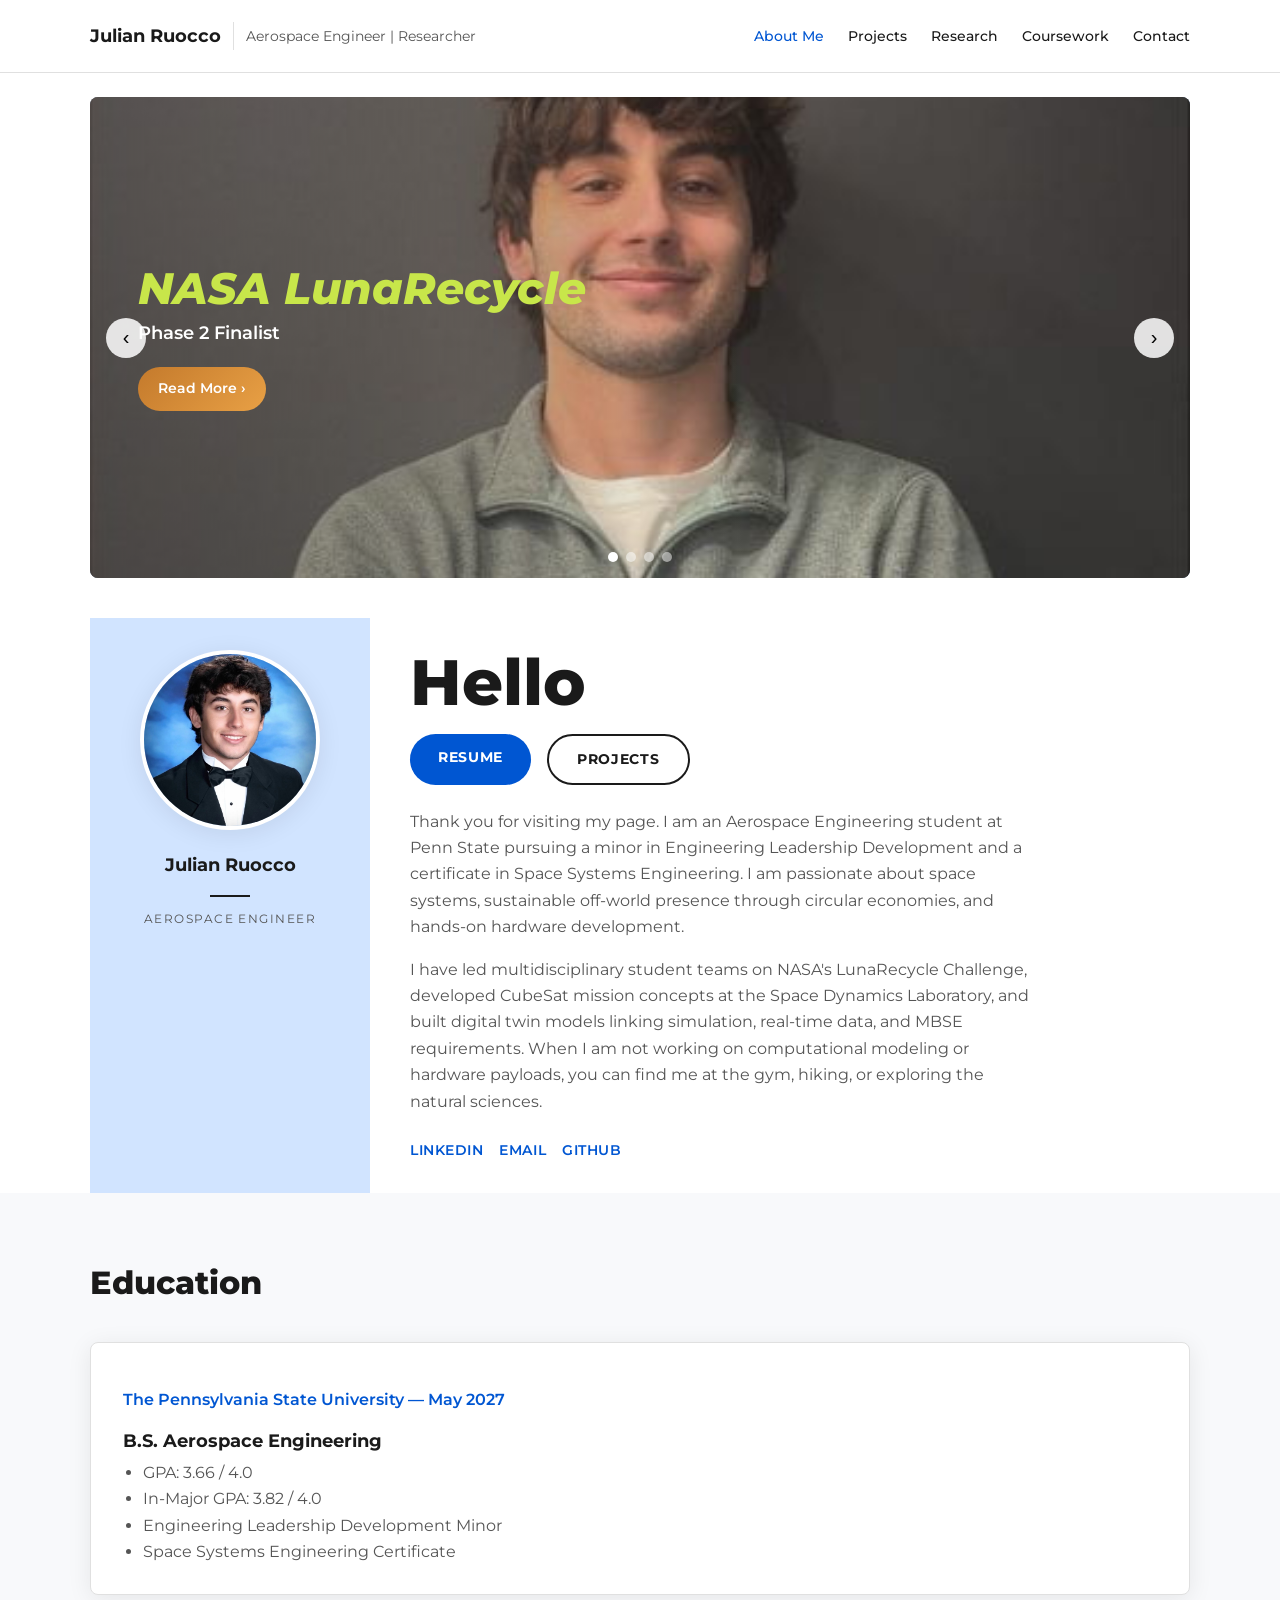
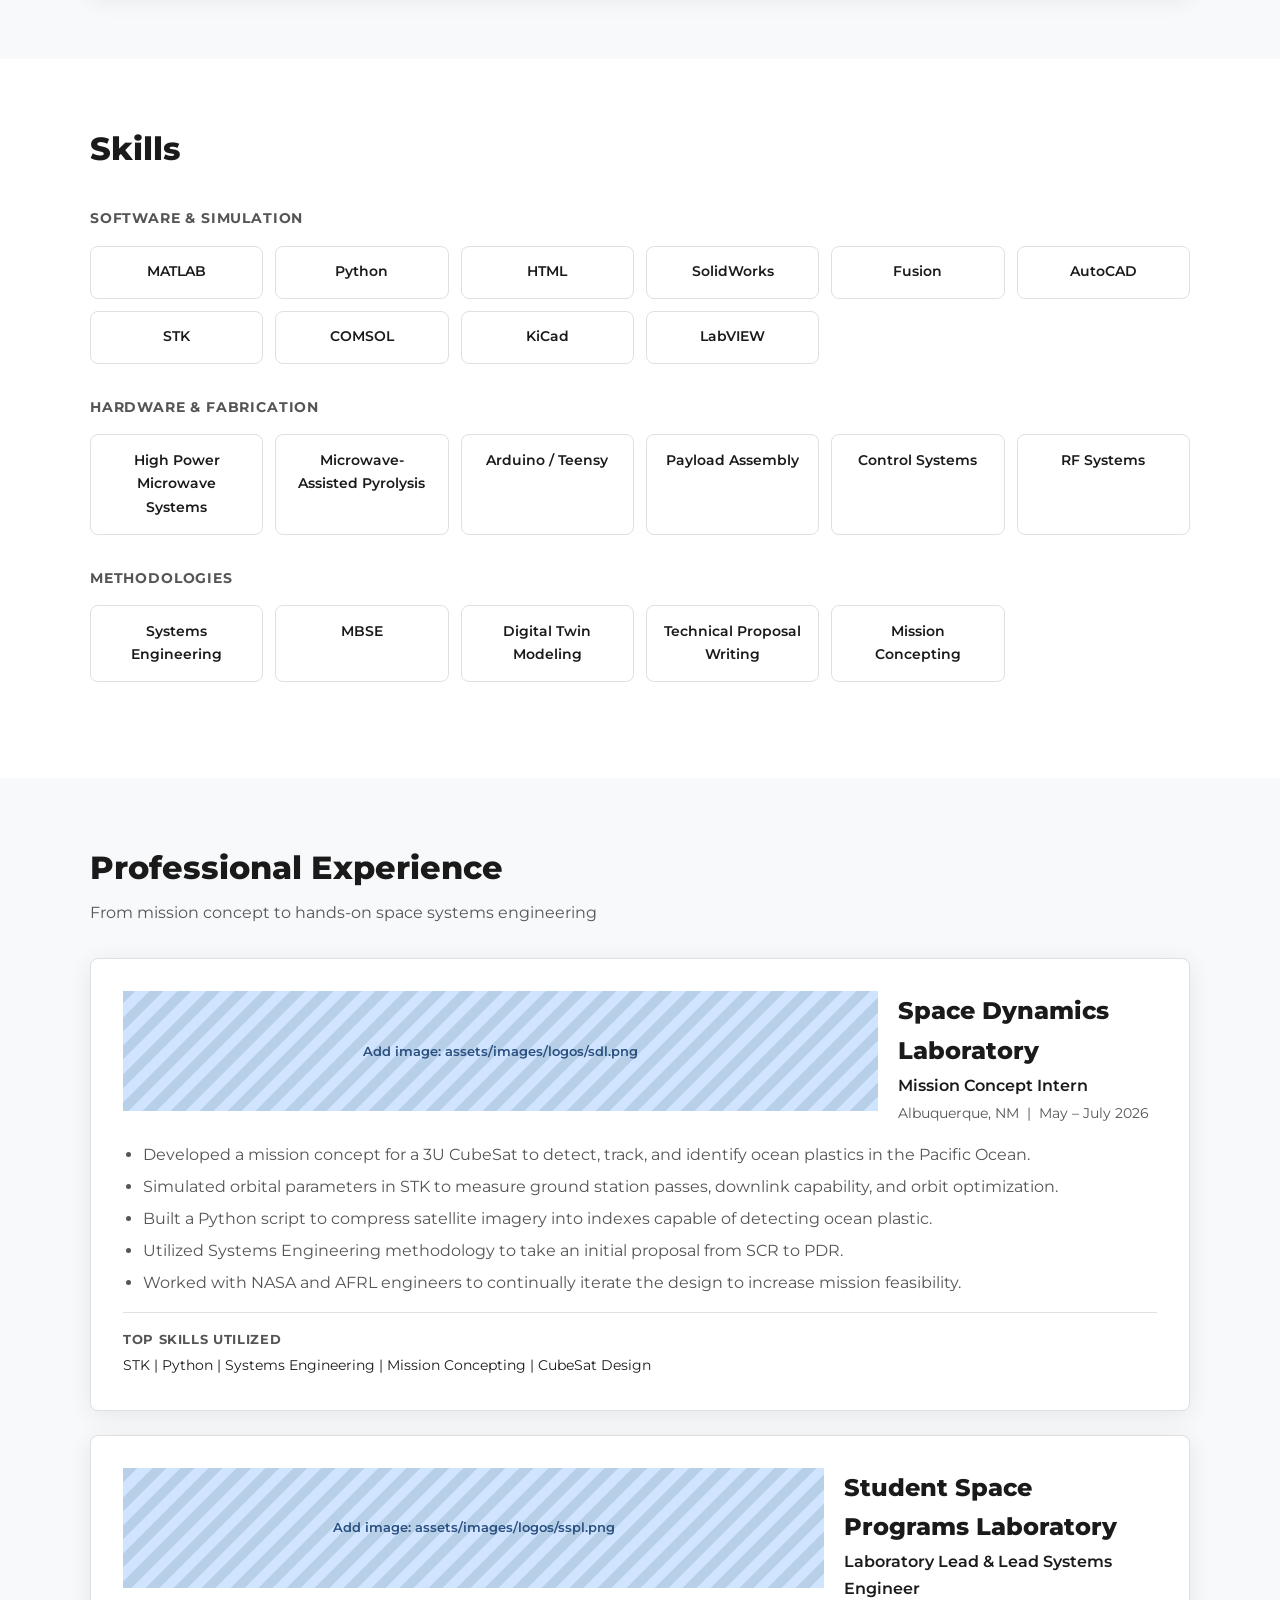
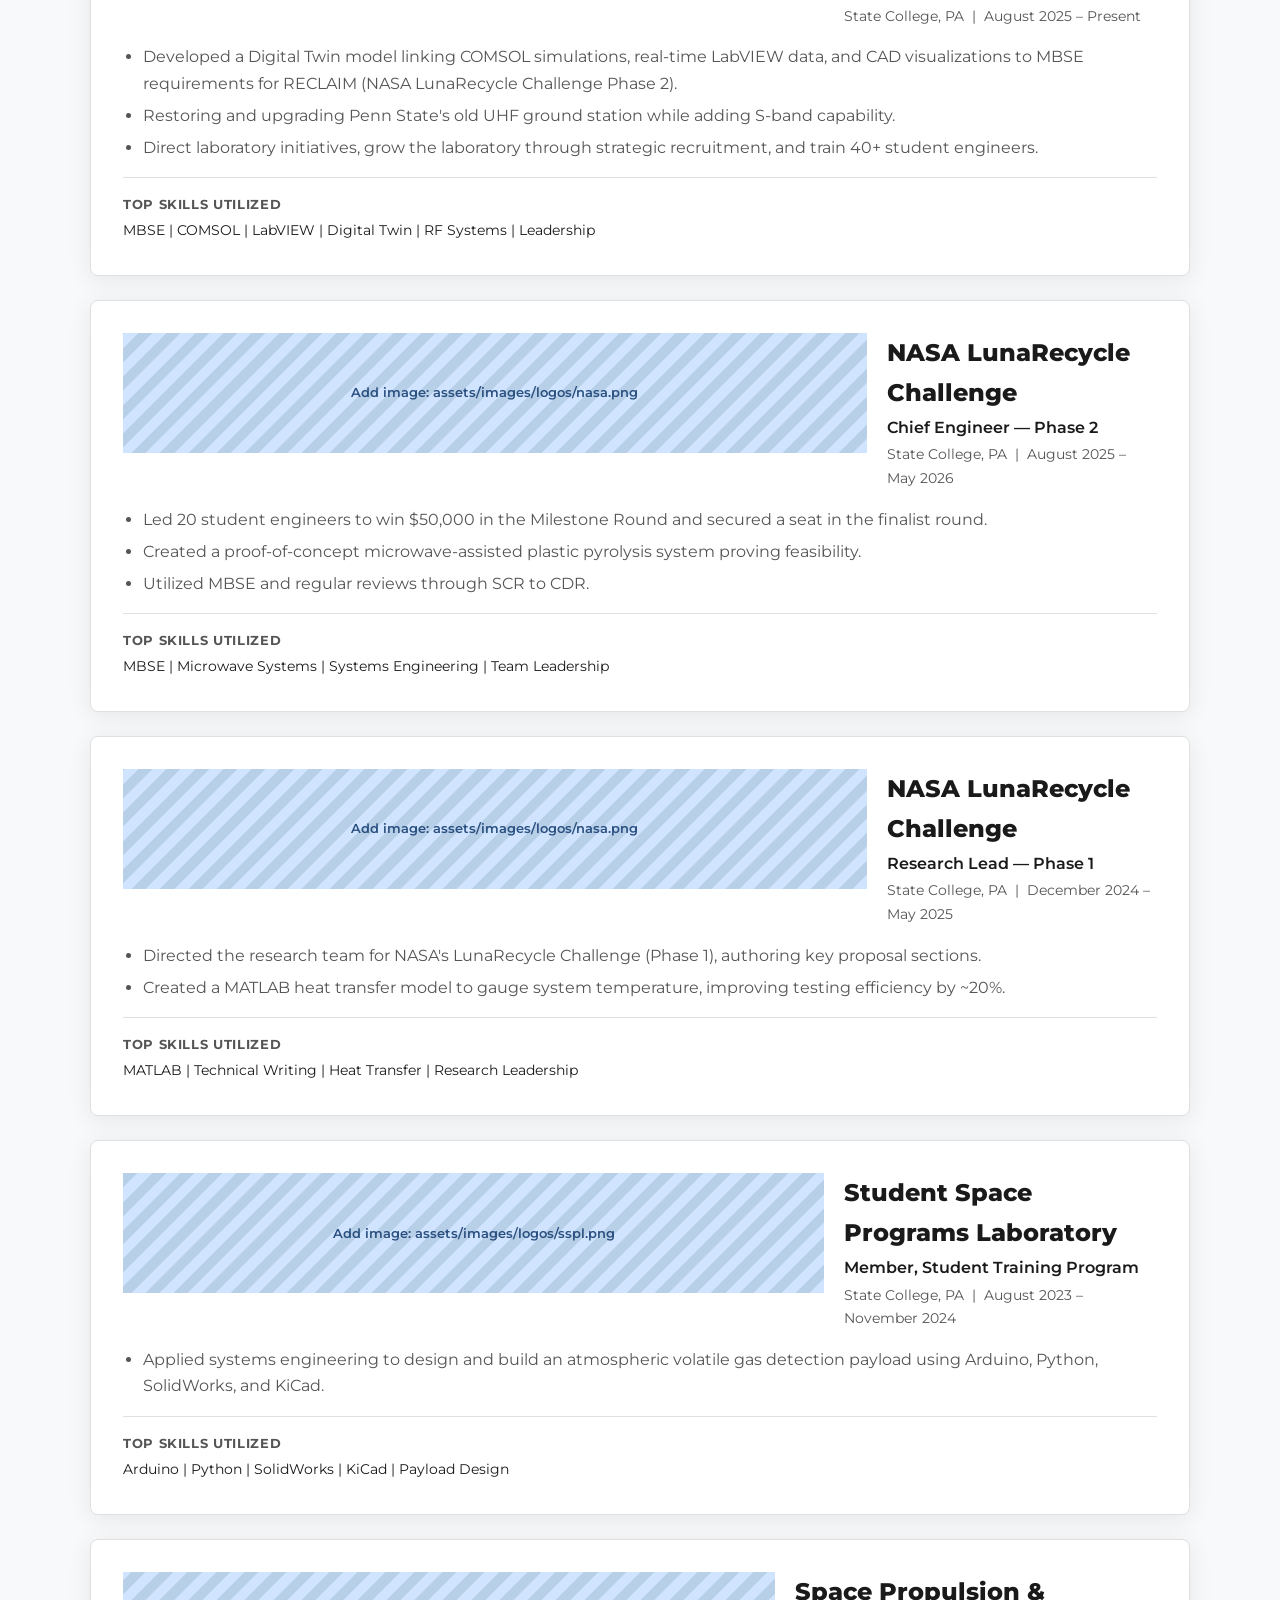
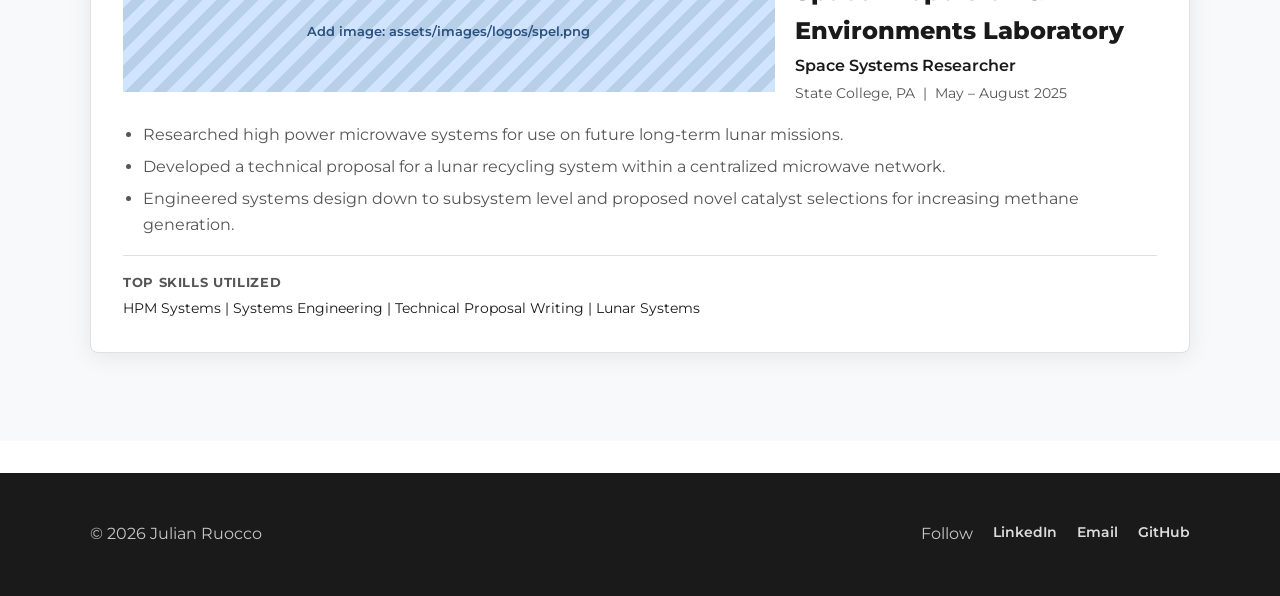
==== index.html @ 46d719d3 "Initial commit for portfolio website" ====
<!DOCTYPE html>
<html lang="en">
<head>
  <meta charset="UTF-8">
  <meta name="viewport" content="width=device-width, initial-scale=1.0">
  <title>Julian Ruocco | About</title>
  <link rel="preconnect" href="https://fonts.googleapis.com">
  <link rel="preconnect" href="https://fonts.gstatic.com" crossorigin>
  <link href="https://fonts.googleapis.com/css2?family=Montserrat:wght@400;500;600;700;800&display=swap" rel="stylesheet">
  <link rel="stylesheet" href="css/styles.css">
</head>
<body>

  <!-- ===================== HEADER ===================== -->
  <header class="site-header">
    <div class="container header-inner">
      <a href="index.html" class="brand">
        <span class="brand-name">Julian Ruocco</span>
        <span class="brand-divider"></span>
        <span class="brand-subtitle">Aerospace Engineer | Researcher</span>
      </a>
      <button class="nav-toggle" aria-label="Toggle navigation">&#9776;</button>
      <nav class="site-nav">
        <ul>
          <li><a href="index.html" class="active">About Me</a></li>
          <li><a href="projects.html">Projects</a></li>
          <li><a href="research.html">Research</a></li>
          <li><a href="coursework.html">Coursework</a></li>
          <li><a href="contact.html">Contact</a></li>
        </ul>
      </nav>
    </div>
  </header>

  <main>
    <div class="container">

      <!-- ===================== HERO CAROUSEL ===================== -->
      <!-- ADD YOUR IMAGES HERE: 3–5 full-width banner photos -->
      <!-- Edit paths in js/images.js → heroSlides[] -->
      <!-- Recommended folder: assets/images/hero/hero-slide-1.jpg … hero-slide-4.jpg -->
      <section class="hero-carousel" aria-label="Featured projects slideshow">
        <div class="hero-slides-container">
          <!-- Slides injected by js/main.js from js/images.js -->
        </div>
        <button class="carousel-btn prev" aria-label="Previous slide">&#8249;</button>
        <button class="carousel-btn next" aria-label="Next slide">&#8250;</button>
        <div class="carousel-dots"></div>
      </section>

      <!-- ===================== ABOUT SECTION ===================== -->
      <section class="about-section" id="about">
        <aside class="about-sidebar">
          <!-- ADD YOUR IMAGE HERE: circular profile headshot -->
          <!-- Default: assets/images/profile.jpg (edit in js/images.js → profile) -->
          <div class="profile-photo-wrap">
            <img
              src="assets/images/profile.jpg"
              alt="Julian Ruocco profile photo"
              data-image-key="profile"
              data-fallback="profile"
            >
          </div>
          <p class="sidebar-name">Julian Ruocco</p>
          <div class="sidebar-divider"></div>
          <p class="sidebar-title">Aerospace Engineer</p>
        </aside>

        <div class="about-content">
          <h1>Hello</h1>
          <div class="action-buttons">
            <a href="assets/Julian-Ruocco-Resume.pdf" class="btn-primary" download>RESUME</a>
            <a href="projects.html" class="btn-outline">PROJECTS</a>
          </div>
          <div class="about-bio">
            <p>
              Thank you for visiting my page. I am an Aerospace Engineering student at Penn State
              pursuing a minor in Engineering Leadership Development and a certificate in Space
              Systems Engineering. I am passionate about space systems, sustainable off-world
              presence through circular economies, and hands-on hardware development.
            </p>
            <p>
              I have led multidisciplinary student teams on NASA's LunaRecycle Challenge,
              developed CubeSat mission concepts at the Space Dynamics Laboratory, and built
              digital twin models linking simulation, real-time data, and MBSE requirements.
              When I am not working on computational modeling or hardware payloads, you can find
              me at the gym, hiking, or exploring the natural sciences.
            </p>
          </div>
          <div class="social-links">
            <a href="https://www.linkedin.com/in/julianruocco" target="_blank" rel="noopener">LinkedIn</a>
            <a href="mailto:julianruocco@gmail.com">Email</a>
            <a href="https://github.com/julianruocco" target="_blank" rel="noopener">GitHub</a>
          </div>
        </div>
      </section>
    </div>

    <!-- ===================== EDUCATION ===================== -->
    <section class="section section-alt" id="education">
      <div class="container">
        <div class="section-header">
          <h2>Education</h2>
        </div>
        <div class="education-card">
          <p class="school">The Pennsylvania State University — May 2027</p>
          <h3>B.S. Aerospace Engineering</h3>
          <ul>
            <li>GPA: 3.66 / 4.0</li>
            <li>In-Major GPA: 3.82 / 4.0</li>
            <li>Engineering Leadership Development Minor</li>
            <li>Space Systems Engineering Certificate</li>
          </ul>
        </div>
      </div>
    </section>

    <!-- ===================== SKILLS ===================== -->
    <section class="section" id="skills">
      <div class="container">
        <div class="section-header">
          <h2>Skills</h2>
        </div>

        <div class="skills-group">
          <h3>Software &amp; Simulation</h3>
          <div class="skills-grid">
            <div class="skill-item">MATLAB</div>
            <div class="skill-item">Python</div>
            <div class="skill-item">HTML</div>
            <div class="skill-item">SolidWorks</div>
            <div class="skill-item">Fusion</div>
            <div class="skill-item">AutoCAD</div>
            <div class="skill-item">STK</div>
            <div class="skill-item">COMSOL</div>
            <div class="skill-item">KiCad</div>
            <div class="skill-item">LabVIEW</div>
          </div>
        </div>

        <div class="skills-group">
          <h3>Hardware &amp; Fabrication</h3>
          <div class="skills-grid">
            <div class="skill-item">High Power Microwave Systems</div>
            <div class="skill-item">Microwave-Assisted Pyrolysis</div>
            <div class="skill-item">Arduino / Teensy</div>
            <div class="skill-item">Payload Assembly</div>
            <div class="skill-item">Control Systems</div>
            <div class="skill-item">RF Systems</div>
          </div>
        </div>

        <div class="skills-group">
          <h3>Methodologies</h3>
          <div class="skills-grid">
            <div class="skill-item">Systems Engineering</div>
            <div class="skill-item">MBSE</div>
            <div class="skill-item">Digital Twin Modeling</div>
            <div class="skill-item">Technical Proposal Writing</div>
            <div class="skill-item">Mission Concepting</div>
          </div>
        </div>
      </div>
    </section>

    <!-- ===================== PROFESSIONAL EXPERIENCE ===================== -->
    <section class="section section-alt" id="experience">
      <div class="container">
        <div class="section-header">
          <h2>Professional Experience</h2>
          <p>From mission concept to hands-on space systems engineering</p>
        </div>

        <!-- Experience card: SDL -->
        <article class="experience-card">
          <div class="experience-header">
            <!-- ADD YOUR IMAGE HERE (optional): org logo — assets/images/logos/sdl.png -->
            <img class="experience-logo hidden" src="" alt="Space Dynamics Laboratory logo" data-image-key="logo-sdl" data-fallback="logo">
            <div>
              <h3 class="experience-org">Space Dynamics Laboratory</h3>
              <p class="experience-role">Mission Concept Intern</p>
              <p class="experience-meta">Albuquerque, NM &nbsp;|&nbsp; May – July 2026</p>
            </div>
          </div>
          <ul>
            <li>Developed a mission concept for a 3U CubeSat to detect, track, and identify ocean plastics in the Pacific Ocean.</li>
            <li>Simulated orbital parameters in STK to measure ground station passes, downlink capability, and orbit optimization.</li>
            <li>Built a Python script to compress satellite imagery into indexes capable of detecting ocean plastic.</li>
            <li>Utilized Systems Engineering methodology to take an initial proposal from SCR to PDR.</li>
            <li>Worked with NASA and AFRL engineers to continually iterate the design to increase mission feasibility.</li>
          </ul>
          <div class="top-skills">
            <strong>Top Skills Utilized</strong>
            STK | Python | Systems Engineering | Mission Concepting | CubeSat Design
          </div>
        </article>

        <!-- Experience card: SSPL Lab Lead -->
        <article class="experience-card">
          <div class="experience-header">
            <!-- ADD YOUR IMAGE HERE (optional): org logo — assets/images/logos/sspl.png -->
            <img class="experience-logo hidden" src="" alt="SSPL logo" data-image-key="logo-sspl" data-fallback="logo">
            <div>
              <h3 class="experience-org">Student Space Programs Laboratory</h3>
              <p class="experience-role">Laboratory Lead &amp; Lead Systems Engineer</p>
              <p class="experience-meta">State College, PA &nbsp;|&nbsp; August 2025 – Present</p>
            </div>
          </div>
          <ul>
            <li>Developed a Digital Twin model linking COMSOL simulations, real-time LabVIEW data, and CAD visualizations to MBSE requirements for RECLAIM (NASA LunaRecycle Challenge Phase 2).</li>
            <li>Restoring and upgrading Penn State's old UHF ground station while adding S-band capability.</li>
            <li>Direct laboratory initiatives, grow the laboratory through strategic recruitment, and train 40+ student engineers.</li>
          </ul>
          <div class="top-skills">
            <strong>Top Skills Utilized</strong>
            MBSE | COMSOL | LabVIEW | Digital Twin | RF Systems | Leadership
          </div>
        </article>

        <!-- Experience card: LunaRecycle Phase 2 -->
        <article class="experience-card">
          <div class="experience-header">
            <!-- ADD YOUR IMAGE HERE (optional): org logo — assets/images/logos/nasa.png -->
            <img class="experience-logo hidden" src="" alt="NASA logo" data-image-key="logo-nasa" data-fallback="logo">
            <div>
              <h3 class="experience-org">NASA LunaRecycle Challenge</h3>
              <p class="experience-role">Chief Engineer — Phase 2</p>
              <p class="experience-meta">State College, PA &nbsp;|&nbsp; August 2025 – May 2026</p>
            </div>
          </div>
          <ul>
            <li>Led 20 student engineers to win $50,000 in the Milestone Round and secured a seat in the finalist round.</li>
            <li>Created a proof-of-concept microwave-assisted plastic pyrolysis system proving feasibility.</li>
            <li>Utilized MBSE and regular reviews through SCR to CDR.</li>
          </ul>
          <div class="top-skills">
            <strong>Top Skills Utilized</strong>
            MBSE | Microwave Systems | Systems Engineering | Team Leadership
          </div>
        </article>

        <!-- Experience card: LunaRecycle Phase 1 -->
        <article class="experience-card">
          <div class="experience-header">
            <img class="experience-logo hidden" src="" alt="NASA logo" data-image-key="logo-nasa" data-fallback="logo">
            <div>
              <h3 class="experience-org">NASA LunaRecycle Challenge</h3>
              <p class="experience-role">Research Lead — Phase 1</p>
              <p class="experience-meta">State College, PA &nbsp;|&nbsp; December 2024 – May 2025</p>
            </div>
          </div>
          <ul>
            <li>Directed the research team for NASA's LunaRecycle Challenge (Phase 1), authoring key proposal sections.</li>
            <li>Created a MATLAB heat transfer model to gauge system temperature, improving testing efficiency by ~20%.</li>
          </ul>
          <div class="top-skills">
            <strong>Top Skills Utilized</strong>
            MATLAB | Technical Writing | Heat Transfer | Research Leadership
          </div>
        </article>

        <!-- Experience card: Student Training Program -->
        <article class="experience-card">
          <div class="experience-header">
            <img class="experience-logo hidden" src="" alt="SSPL logo" data-image-key="logo-sspl" data-fallback="logo">
            <div>
              <h3 class="experience-org">Student Space Programs Laboratory</h3>
              <p class="experience-role">Member, Student Training Program</p>
              <p class="experience-meta">State College, PA &nbsp;|&nbsp; August 2023 – November 2024</p>
            </div>
          </div>
          <ul>
            <li>Applied systems engineering to design and build an atmospheric volatile gas detection payload using Arduino, Python, SolidWorks, and KiCad.</li>
          </ul>
          <div class="top-skills">
            <strong>Top Skills Utilized</strong>
            Arduino | Python | SolidWorks | KiCad | Payload Design
          </div>
        </article>

        <!-- Experience card: SPEL Research -->
        <article class="experience-card">
          <div class="experience-header">
            <!-- ADD YOUR IMAGE HERE (optional): org logo — assets/images/logos/spel.png -->
            <img class="experience-logo hidden" src="" alt="SPEL logo" data-image-key="logo-spel" data-fallback="logo">
            <div>
              <h3 class="experience-org">Space Propulsion &amp; Environments Laboratory</h3>
              <p class="experience-role">Space Systems Researcher</p>
              <p class="experience-meta">State College, PA &nbsp;|&nbsp; May – August 2025</p>
            </div>
          </div>
          <ul>
            <li>Researched high power microwave systems for use on future long-term lunar missions.</li>
            <li>Developed a technical proposal for a lunar recycling system within a centralized microwave network.</li>
            <li>Engineered systems design down to subsystem level and proposed novel catalyst selections for increasing methane generation.</li>
          </ul>
          <div class="top-skills">
            <strong>Top Skills Utilized</strong>
            HPM Systems | Systems Engineering | Technical Proposal Writing | Lunar Systems
          </div>
        </article>
      </div>
    </section>
  </main>

  <!-- ===================== FOOTER ===================== -->
  <footer class="site-footer">
    <div class="container footer-inner">
      <p>&copy; 2026 Julian Ruocco</p>
      <div class="footer-social">
        <span>Follow</span>
        <a href="https://www.linkedin.com/in/julianruocco" target="_blank" rel="noopener">LinkedIn</a>
        <a href="mailto:julianruocco@gmail.com">Email</a>
        <a href="https://github.com/julianruocco" target="_blank" rel="noopener">GitHub</a>
      </div>
    </div>
  </footer>

  <script src="js/images.js"></script>
  <script src="js/main.js"></script>
</body>
</html>
---- css/styles.css ----
/* ==========================================================================
   Julian Ruocco Portfolio — inspired by zemichaelgebeyehu.com layout
   ========================================================================== */

:root {
  --color-white: #ffffff;
  --color-bg: #f8f9fb;
  --color-sidebar: #d1e4ff;
  --color-accent: #0056d2;
  --color-accent-hover: #0044a8;
  --color-text: #1a1a1a;
  --color-text-muted: #555555;
  --color-border: #e0e0e0;
  --font-main: "Montserrat", "Segoe UI", Helvetica, Arial, sans-serif;
  --max-width: 1100px;
  --header-height: 72px;
  --radius: 8px;
  --shadow: 0 4px 24px rgba(0, 0, 0, 0.08);
}

*,
*::before,
*::after {
  box-sizing: border-box;
}

html {
  scroll-behavior: smooth;
}

body {
  margin: 0;
  font-family: var(--font-main);
  font-size: 16px;
  line-height: 1.65;
  color: var(--color-text);
  background: var(--color-white);
}

img {
  max-width: 100%;
  height: auto;
  display: block;
}

a {
  color: var(--color-accent);
  text-decoration: none;
}

a:hover {
  text-decoration: underline;
}

.container {
  width: min(100% - 2rem, var(--max-width));
  margin-inline: auto;
}

/* -------------------------------------------------------------------------- */
/* Header                                                                     */
/* -------------------------------------------------------------------------- */

.site-header {
  position: sticky;
  top: 0;
  z-index: 100;
  background: var(--color-white);
  border-bottom: 1px solid var(--color-border);
}

.header-inner {
  display: flex;
  align-items: center;
  justify-content: space-between;
  min-height: var(--header-height);
  gap: 1.5rem;
}

.brand {
  display: flex;
  align-items: center;
  gap: 0.75rem;
  text-decoration: none;
  color: inherit;
}

.brand:hover {
  text-decoration: none;
}

.brand-name {
  font-size: 1.15rem;
  font-weight: 700;
  white-space: nowrap;
}

.brand-divider {
  width: 1px;
  height: 28px;
  background: var(--color-border);
}

.brand-subtitle {
  font-size: 0.85rem;
  color: var(--color-text-muted);
  font-weight: 400;
}

.site-nav ul {
  display: flex;
  list-style: none;
  margin: 0;
  padding: 0;
  gap: 1.5rem;
}

.site-nav a {
  color: var(--color-text);
  font-size: 0.9rem;
  font-weight: 500;
  text-decoration: none;
}

.site-nav a:hover,
.site-nav a.active {
  color: var(--color-accent);
}

.nav-toggle {
  display: none;
  background: none;
  border: none;
  font-size: 1.5rem;
  cursor: pointer;
  padding: 0.25rem;
}

/* -------------------------------------------------------------------------- */
/* Hero carousel                                                              */
/* -------------------------------------------------------------------------- */

.hero-carousel {
  position: relative;
  width: 100%;
  max-width: var(--max-width);
  margin: 1.5rem auto 0;
  overflow: hidden;
  border-radius: var(--radius);
  aspect-ratio: 16 / 7;
  background: #2a3f5f;
}

.hero-slide {
  position: absolute;
  inset: 0;
  opacity: 0;
  transition: opacity 0.6s ease;
  pointer-events: none;
}

.hero-slide.active {
  opacity: 1;
  pointer-events: auto;
}

.hero-slide img {
  width: 100%;
  height: 100%;
  object-fit: cover;
}

.hero-slide-placeholder {
  width: 100%;
  height: 100%;
  background: linear-gradient(135deg, #1e3a5f 0%, #4a7ab8 100%);
}

.hero-overlay {
  position: absolute;
  inset: 0;
  background: linear-gradient(90deg, rgba(0, 0, 0, 0.55) 0%, transparent 60%);
  display: flex;
  flex-direction: column;
  justify-content: center;
  padding: 2rem 3rem;
  color: var(--color-white);
}

.hero-overlay h2 {
  margin: 0;
  font-size: clamp(1.75rem, 4vw, 2.75rem);
  font-weight: 800;
  font-style: italic;
  line-height: 1.1;
  color: #c8e64a;
}

.hero-overlay p {
  margin: 0.35rem 0 1.25rem;
  font-size: 1.1rem;
  font-weight: 600;
}

.btn-read-more {
  display: inline-flex;
  align-items: center;
  gap: 0.5rem;
  padding: 0.65rem 1.25rem;
  background: linear-gradient(135deg, #c47a2c, #e8a045);
  color: var(--color-white);
  border-radius: 999px;
  font-weight: 600;
  font-size: 0.9rem;
  text-decoration: none;
  width: fit-content;
}

.btn-read-more:hover {
  filter: brightness(1.08);
  text-decoration: none;
}

.carousel-btn {
  position: absolute;
  top: 50%;
  transform: translateY(-50%);
  background: rgba(255, 255, 255, 0.85);
  border: none;
  width: 40px;
  height: 40px;
  border-radius: 50%;
  cursor: pointer;
  font-size: 1.25rem;
  z-index: 2;
  display: flex;
  align-items: center;
  justify-content: center;
}

.carousel-btn.prev {
  left: 1rem;
}

.carousel-btn.next {
  right: 1rem;
}

.carousel-dots {
  position: absolute;
  bottom: 1rem;
  left: 50%;
  transform: translateX(-50%);
  display: flex;
  gap: 0.5rem;
  z-index: 2;
}

.carousel-dot {
  width: 10px;
  height: 10px;
  border-radius: 50%;
  background: rgba(255, 255, 255, 0.5);
  border: none;
  cursor: pointer;
  padding: 0;
}

.carousel-dot.active {
  background: var(--color-white);
}

/* -------------------------------------------------------------------------- */
/* About section                                                              */
/* -------------------------------------------------------------------------- */

.about-section {
  display: grid;
  grid-template-columns: 280px 1fr;
  gap: 0;
  margin-top: 2.5rem;
  min-height: 420px;
}

.about-sidebar {
  background: var(--color-sidebar);
  padding: 2rem 1.5rem;
  display: flex;
  flex-direction: column;
  align-items: center;
  text-align: center;
}

.profile-photo-wrap {
  width: 180px;
  height: 180px;
  border-radius: 50%;
  overflow: hidden;
  border: 4px solid var(--color-white);
  box-shadow: var(--shadow);
  margin-bottom: 1.25rem;
  background: #b8cfe8;
}

.profile-photo-wrap img {
  width: 100%;
  height: 100%;
  object-fit: cover;
}

.sidebar-name {
  font-size: 1.1rem;
  font-weight: 700;
  margin: 0 0 0.5rem;
}

.sidebar-divider {
  width: 40px;
  height: 2px;
  background: var(--color-text);
  margin: 0.5rem auto 0.75rem;
}

.sidebar-title {
  font-size: 0.75rem;
  letter-spacing: 0.12em;
  text-transform: uppercase;
  color: var(--color-text-muted);
  margin: 0;
}

.about-content {
  padding: 2rem 2.5rem;
}

.about-content h1 {
  font-size: clamp(2.5rem, 6vw, 4rem);
  font-weight: 800;
  margin: 0 0 1.25rem;
  line-height: 1;
}

.action-buttons {
  display: flex;
  gap: 1rem;
  margin-bottom: 1.5rem;
  flex-wrap: wrap;
}

.btn-primary,
.btn-outline {
  display: inline-block;
  padding: 0.75rem 1.75rem;
  border-radius: 999px;
  font-weight: 700;
  font-size: 0.85rem;
  letter-spacing: 0.05em;
  text-decoration: none;
}

.btn-primary {
  background: var(--color-accent);
  color: var(--color-white);
}

.btn-primary:hover {
  background: var(--color-accent-hover);
  text-decoration: none;
}

.btn-outline {
  background: transparent;
  color: var(--color-text);
  border: 2px solid var(--color-text);
}

.btn-outline:hover {
  background: var(--color-text);
  color: var(--color-white);
  text-decoration: none;
}

.about-bio p {
  margin: 0 0 1rem;
  color: var(--color-text-muted);
  max-width: 620px;
}

.social-links {
  display: flex;
  gap: 1rem;
  margin-top: 1.5rem;
}

.social-links a {
  font-size: 0.85rem;
  font-weight: 600;
  text-transform: uppercase;
  letter-spacing: 0.04em;
}

/* -------------------------------------------------------------------------- */
/* Section blocks                                                             */
/* -------------------------------------------------------------------------- */

.section {
  padding: 4rem 0;
}

.section-alt {
  background: var(--color-bg);
}

.section-header {
  margin-bottom: 2rem;
}

.section-header h2 {
  font-size: 2rem;
  font-weight: 800;
  margin: 0 0 0.35rem;
}

.section-header p {
  margin: 0;
  color: var(--color-text-muted);
}

/* Education */
.education-card {
  background: var(--color-white);
  border: 1px solid var(--color-border);
  border-radius: var(--radius);
  padding: 1.75rem 2rem;
  box-shadow: var(--shadow);
}

.education-card h3 {
  margin: 0 0 0.25rem;
  font-size: 1.15rem;
}

.education-card .school {
  color: var(--color-accent);
  font-weight: 600;
  margin-bottom: 0.75rem;
}

.education-card ul {
  margin: 0;
  padding-left: 1.25rem;
  color: var(--color-text-muted);
}

/* Skills grid */
.skills-group {
  margin-bottom: 2rem;
}

.skills-group h3 {
  font-size: 1rem;
  font-weight: 700;
  margin: 0 0 1rem;
  color: var(--color-text-muted);
  text-transform: uppercase;
  letter-spacing: 0.06em;
  font-size: 0.85rem;
}

.skills-grid {
  display: grid;
  grid-template-columns: repeat(auto-fill, minmax(160px, 1fr));
  gap: 0.75rem;
}

.skill-item {
  background: var(--color-white);
  border: 1px solid var(--color-border);
  border-radius: var(--radius);
  padding: 0.85rem 1rem;
  font-size: 0.9rem;
  font-weight: 600;
  text-align: center;
}

.section-alt .skill-item {
  background: var(--color-white);
}

/* Experience cards */
.experience-card {
  background: var(--color-white);
  border: 1px solid var(--color-border);
  border-radius: var(--radius);
  padding: 2rem;
  margin-bottom: 1.5rem;
  box-shadow: var(--shadow);
}

.experience-header {
  display: flex;
  align-items: flex-start;
  gap: 1.25rem;
  margin-bottom: 1rem;
}

.experience-logo {
  width: 56px;
  height: 56px;
  border-radius: var(--radius);
  object-fit: contain;
  background: var(--color-bg);
  border: 1px solid var(--color-border);
  flex-shrink: 0;
}

.experience-logo.hidden {
  display: none;
}

.experience-org {
  font-size: 1.5rem;
  font-weight: 800;
  margin: 0;
}

.experience-role {
  font-weight: 600;
  margin: 0.15rem 0;
}

.experience-meta {
  font-size: 0.9rem;
  color: var(--color-text-muted);
  margin: 0;
}

.experience-card ul {
  margin: 0.75rem 0;
  padding-left: 1.25rem;
  color: var(--color-text-muted);
}

.experience-card li {
  margin-bottom: 0.35rem;
}

.top-skills {
  margin-top: 1rem;
  padding-top: 1rem;
  border-top: 1px solid var(--color-border);
  font-size: 0.9rem;
}

.top-skills strong {
  display: block;
  margin-bottom: 0.25rem;
  font-size: 0.8rem;
  text-transform: uppercase;
  letter-spacing: 0.05em;
  color: var(--color-text-muted);
}

/* -------------------------------------------------------------------------- */
/* Projects page                                                              */
/* -------------------------------------------------------------------------- */

.page-hero {
  padding: 3rem 0 1rem;
}

.page-hero h1 {
  font-size: 2.5rem;
  font-weight: 800;
  margin: 0 0 0.75rem;
}

.page-hero p {
  color: var(--color-text-muted);
  max-width: 680px;
  margin: 0;
}

.project-grid {
  display: grid;
  grid-template-columns: repeat(auto-fill, minmax(300px, 1fr));
  gap: 1.5rem;
  padding: 2rem 0 4rem;
}

.project-card {
  background: var(--color-white);
  border: 1px solid var(--color-border);
  border-radius: var(--radius);
  overflow: hidden;
  box-shadow: var(--shadow);
  transition: transform 0.2s ease;
}

.project-card:hover {
  transform: translateY(-3px);
}

.project-thumb {
  aspect-ratio: 16 / 10;
  background: linear-gradient(135deg, #d1e4ff, #a8c8f0);
  overflow: hidden;
}

.project-thumb img {
  width: 100%;
  height: 100%;
  object-fit: cover;
}

.project-body {
  padding: 1.25rem 1.5rem 1.5rem;
}

.project-body h2 {
  font-size: 1.15rem;
  margin: 0 0 0.5rem;
}

.project-body p {
  margin: 0 0 1rem;
  font-size: 0.9rem;
  color: var(--color-text-muted);
}

/* -------------------------------------------------------------------------- */
/* Research page                                                              */
/* -------------------------------------------------------------------------- */

.research-hero-image {
  width: 100%;
  max-width: var(--max-width);
  margin: 1.5rem auto 0;
  border-radius: var(--radius);
  overflow: hidden;
  aspect-ratio: 21 / 8;
  background: linear-gradient(135deg, #1e3a5f, #4a7ab8);
}

.research-hero-image img {
  width: 100%;
  height: 100%;
  object-fit: cover;
}

.research-item {
  display: grid;
  grid-template-columns: 1fr 1fr;
  gap: 2rem;
  align-items: center;
  padding: 2.5rem 0;
  border-bottom: 1px solid var(--color-border);
}

.research-item:last-child {
  border-bottom: none;
}

.research-item.reverse {
  direction: rtl;
}

.research-item.reverse > * {
  direction: ltr;
}

.research-item-image {
  border-radius: var(--radius);
  overflow: hidden;
  aspect-ratio: 4 / 3;
  background: var(--color-sidebar);
}

.research-item-image img {
  width: 100%;
  height: 100%;
  object-fit: cover;
}

.research-item-text h2 {
  margin: 0 0 0.75rem;
  font-size: 1.35rem;
}

.research-item-text p,
.research-item-text ul {
  color: var(--color-text-muted);
}

/* -------------------------------------------------------------------------- */
/* Coursework page                                                            */
/* -------------------------------------------------------------------------- */

.course-list {
  display: grid;
  gap: 1rem;
  padding: 2rem 0 4rem;
}

.course-item {
  background: var(--color-white);
  border: 1px solid var(--color-border);
  border-radius: var(--radius);
  padding: 1.25rem 1.5rem;
  box-shadow: var(--shadow);
}

.course-item h3 {
  margin: 0 0 0.35rem;
  font-size: 1rem;
}

.course-item p {
  margin: 0;
  font-size: 0.9rem;
  color: var(--color-text-muted);
}

/* -------------------------------------------------------------------------- */
/* Contact page                                                               */
/* -------------------------------------------------------------------------- */

.contact-grid {
  display: grid;
  grid-template-columns: 1fr 1fr;
  gap: 2.5rem;
  padding: 2rem 0 4rem;
}

.contact-info h2 {
  margin: 0 0 1rem;
}

.contact-detail {
  margin-bottom: 1rem;
}

.contact-detail strong {
  display: block;
  font-size: 0.8rem;
  text-transform: uppercase;
  letter-spacing: 0.06em;
  color: var(--color-text-muted);
  margin-bottom: 0.2rem;
}

.contact-detail a {
  font-size: 1.05rem;
  font-weight: 600;
}

.contact-form {
  background: var(--color-bg);
  border-radius: var(--radius);
  padding: 2rem;
}

.contact-form label {
  display: block;
  font-size: 0.85rem;
  font-weight: 600;
  margin-bottom: 0.35rem;
}

.contact-form input,
.contact-form textarea {
  width: 100%;
  padding: 0.65rem 0.85rem;
  border: 1px solid var(--color-border);
  border-radius: var(--radius);
  font-family: inherit;
  font-size: 0.95rem;
  margin-bottom: 1rem;
}

.contact-form textarea {
  min-height: 120px;
  resize: vertical;
}

.contact-form button {
  background: var(--color-accent);
  color: var(--color-white);
  border: none;
  padding: 0.75rem 1.75rem;
  border-radius: 999px;
  font-weight: 700;
  font-size: 0.85rem;
  cursor: pointer;
  font-family: inherit;
}

.contact-form button:hover {
  background: var(--color-accent-hover);
}

.contact-note {
  font-size: 0.85rem;
  color: var(--color-text-muted);
  margin-top: 0.75rem;
}

/* -------------------------------------------------------------------------- */
/* Footer                                                                     */
/* -------------------------------------------------------------------------- */

.site-footer {
  background: var(--color-text);
  color: rgba(255, 255, 255, 0.75);
  padding: 2rem 0;
  margin-top: 2rem;
}

.footer-inner {
  display: flex;
  align-items: center;
  justify-content: space-between;
  flex-wrap: wrap;
  gap: 1rem;
}

.footer-social {
  display: flex;
  gap: 1.25rem;
}

.footer-social a {
  color: rgba(255, 255, 255, 0.85);
  font-size: 0.85rem;
  font-weight: 600;
  text-decoration: none;
}

.footer-social a:hover {
  color: var(--color-white);
}

/* -------------------------------------------------------------------------- */
/* Image placeholder helper (shown when file missing)                           */
/* -------------------------------------------------------------------------- */

.img-placeholder {
  display: flex;
  align-items: center;
  justify-content: center;
  width: 100%;
  height: 100%;
  min-height: 120px;
  background: repeating-linear-gradient(
    -45deg,
    #d1e4ff,
    #d1e4ff 10px,
    #b8cfe8 10px,
    #b8cfe8 20px
  );
  color: #2a5080;
  font-size: 0.8rem;
  font-weight: 600;
  text-align: center;
  padding: 1rem;
}

/* -------------------------------------------------------------------------- */
/* Responsive                                                                 */
/* -------------------------------------------------------------------------- */

@media (max-width: 900px) {
  .about-section {
    grid-template-columns: 1fr;
  }

  .about-sidebar {
    padding: 2rem;
  }

  .about-content {
    padding: 2rem 1.5rem;
  }

  .research-item,
  .research-item.reverse {
    grid-template-columns: 1fr;
    direction: ltr;
  }

  .contact-grid {
    grid-template-columns: 1fr;
  }
}

@media (max-width: 768px) {
  .brand-subtitle {
    display: none;
  }

  .brand-divider {
    display: none;
  }

  .nav-toggle {
    display: block;
  }

  .site-nav {
    display: none;
    position: absolute;
    top: var(--header-height);
    left: 0;
    right: 0;
    background: var(--color-white);
    border-bottom: 1px solid var(--color-border);
    padding: 1rem;
  }

  .site-nav.open {
    display: block;
  }

  .site-nav ul {
    flex-direction: column;
    gap: 0.75rem;
  }

  .header-inner {
    position: relative;
  }

  .hero-overlay {
    padding: 1.5rem;
  }

  .experience-header {
    flex-direction: column;
  }
}
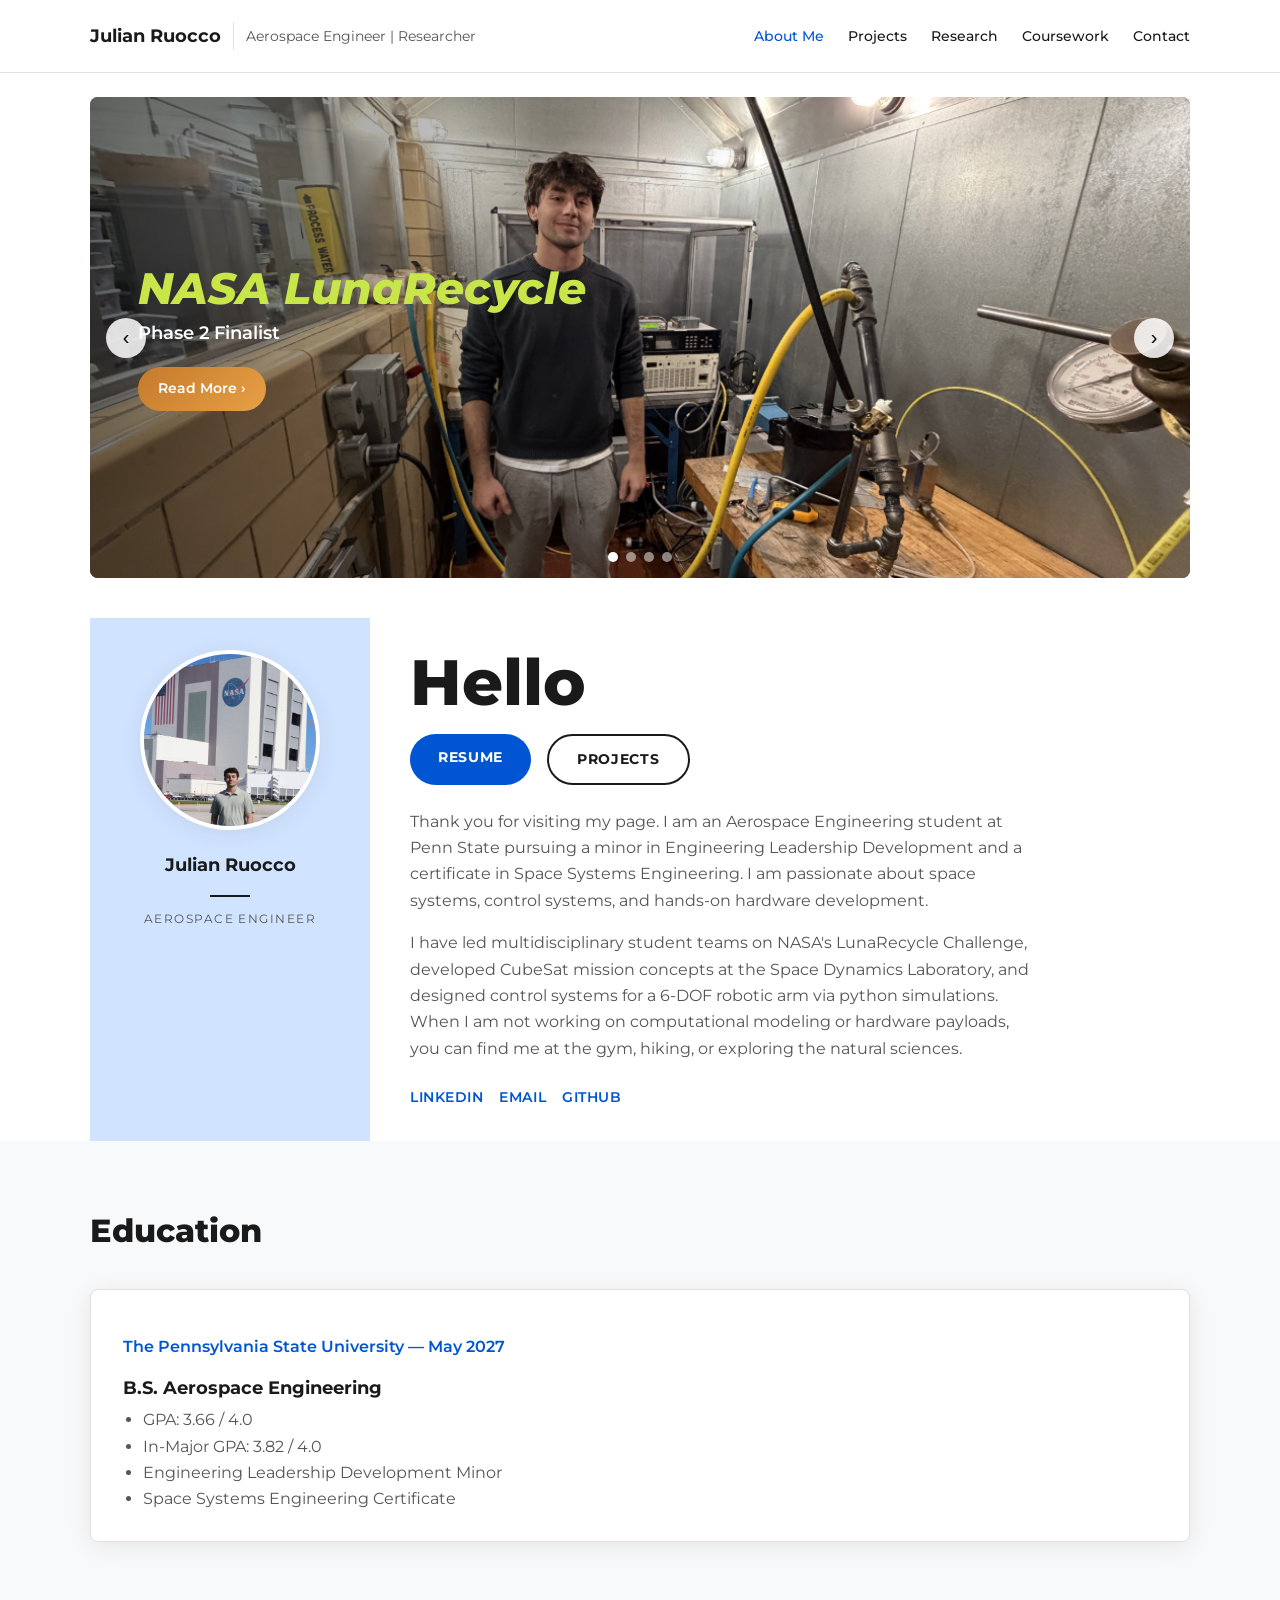
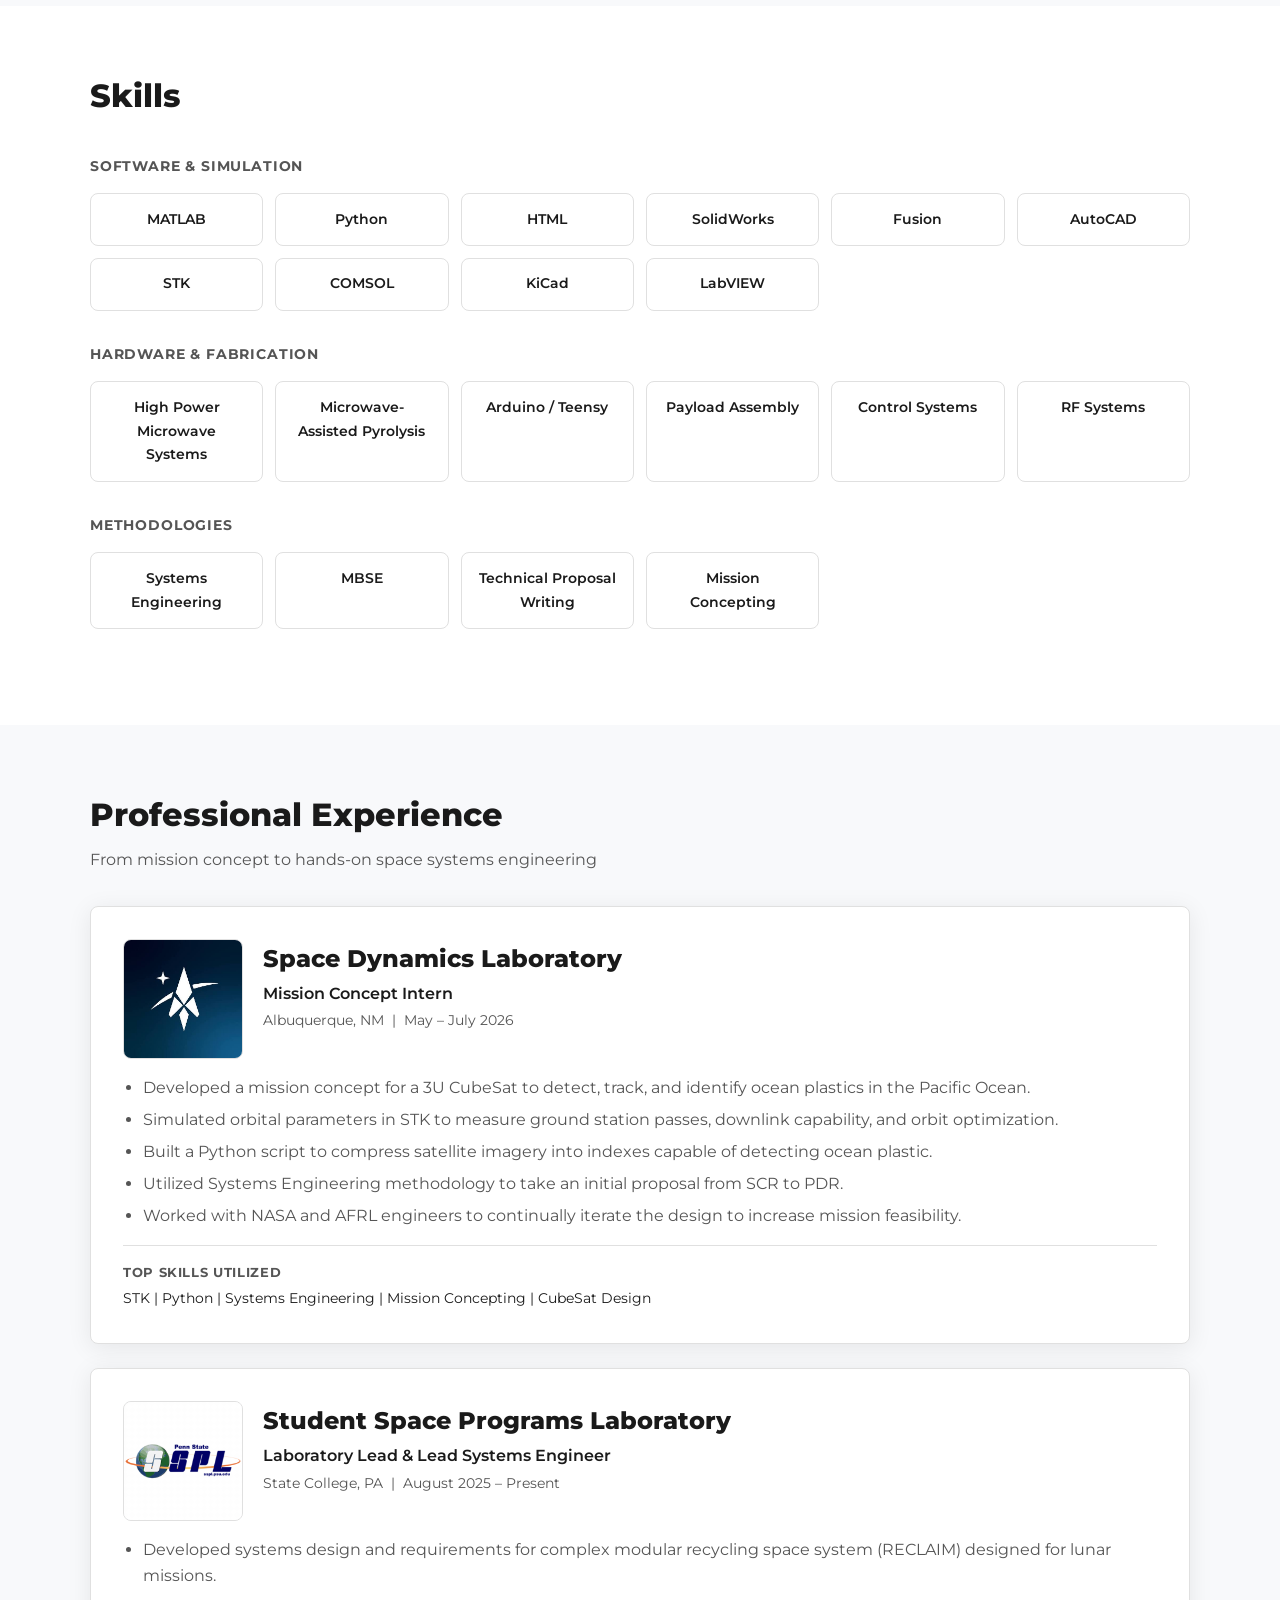
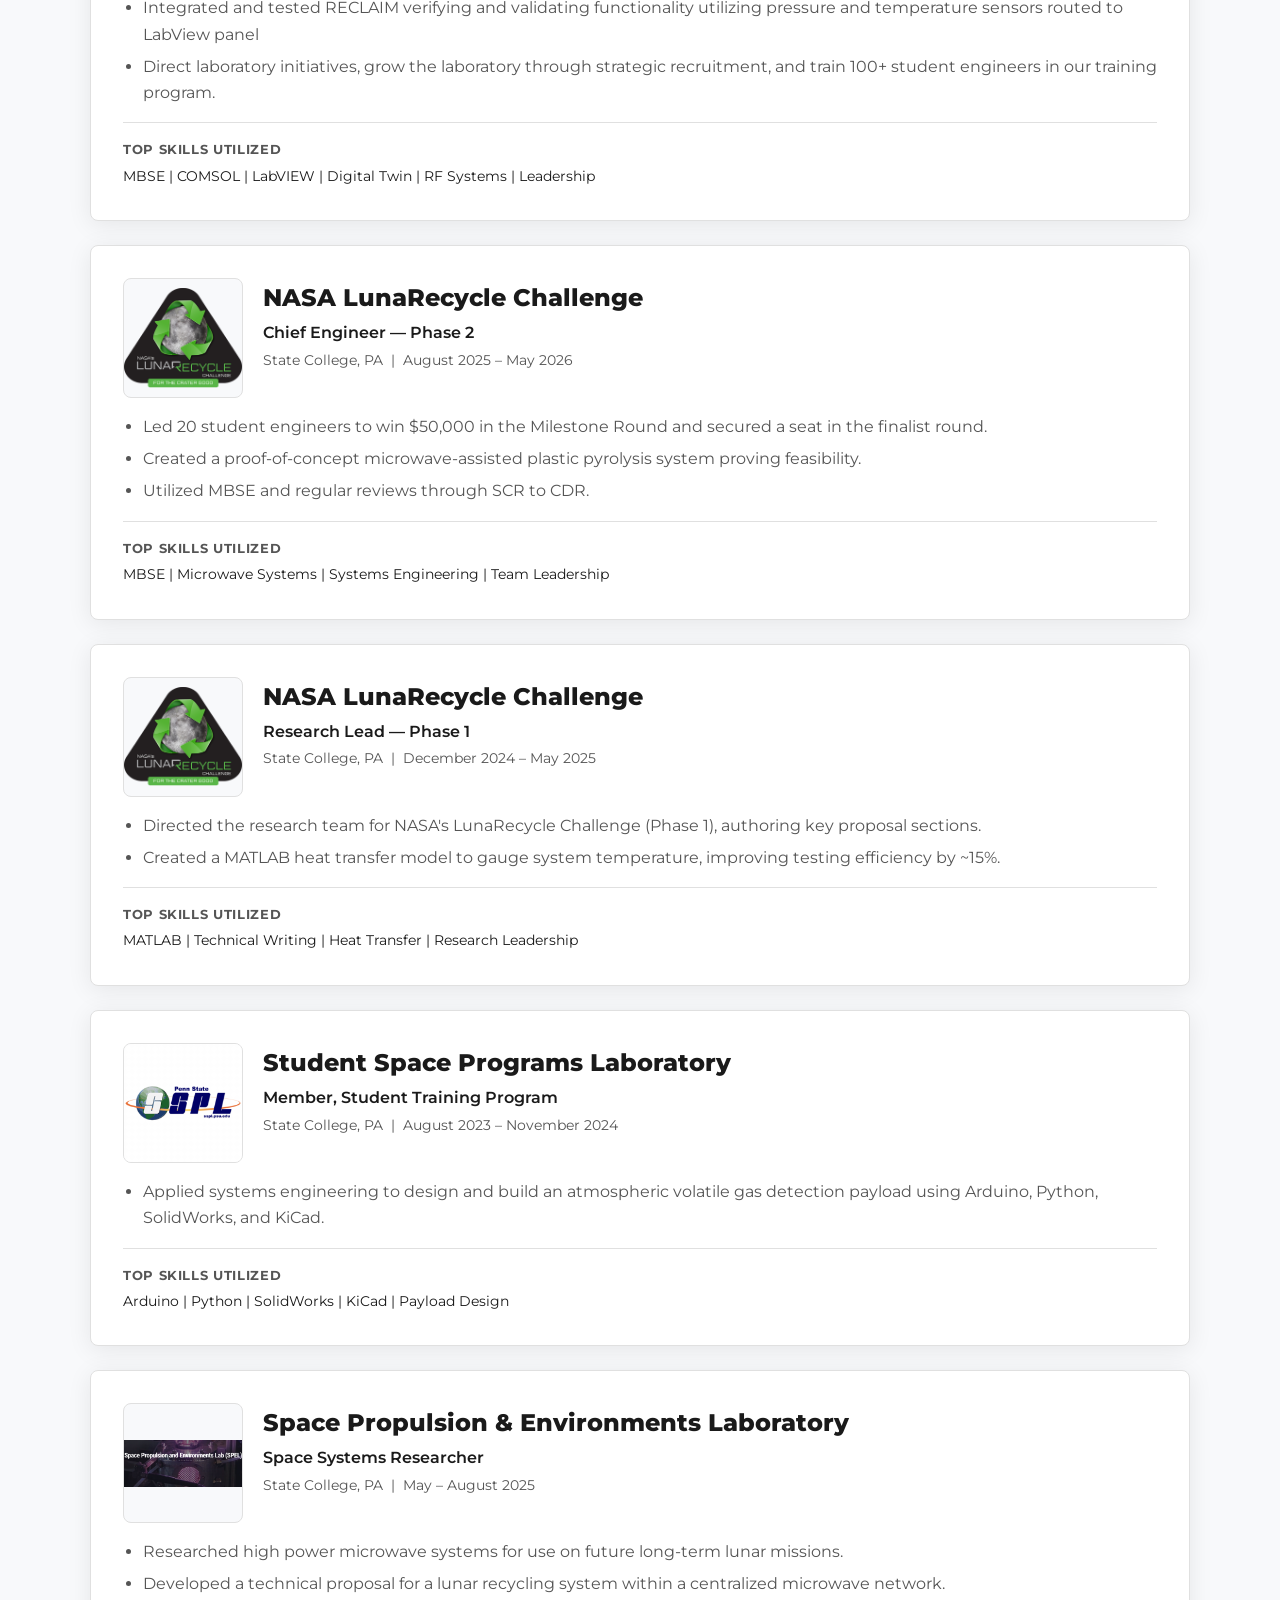
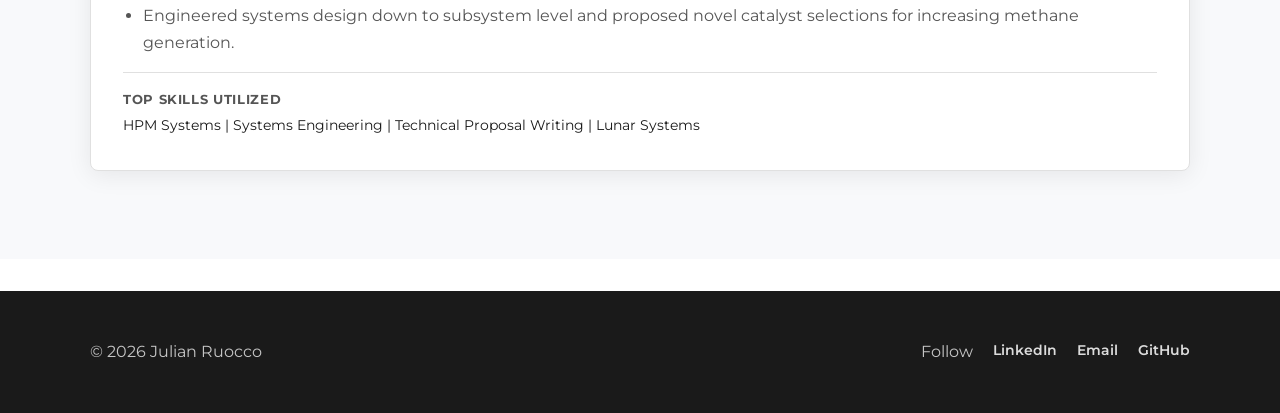
==== commit 29ae9004: "Update index.html" ====
--- a/index.html
+++ b/index.html
@@ -76,13 +76,12 @@
             <p>
               Thank you for visiting my page. I am an Aerospace Engineering student at Penn State
               pursuing a minor in Engineering Leadership Development and a certificate in Space
-              Systems Engineering. I am passionate about space systems, sustainable off-world
-              presence through circular economies, and hands-on hardware development.
+              Systems Engineering. I am passionate about space systems, control systems, and hands-on hardware development.
             </p>
             <p>
               I have led multidisciplinary student teams on NASA's LunaRecycle Challenge,
-              developed CubeSat mission concepts at the Space Dynamics Laboratory, and built
-              digital twin models linking simulation, real-time data, and MBSE requirements.
+              developed CubeSat mission concepts at the Space Dynamics Laboratory, and designed control systems
+              for a 6-DOF robotic arm via python simulations.
               When I am not working on computational modeling or hardware payloads, you can find
               me at the gym, hiking, or exploring the natural sciences.
             </p>
@@ -155,7 +154,6 @@
           <div class="skills-grid">
             <div class="skill-item">Systems Engineering</div>
             <div class="skill-item">MBSE</div>
-            <div class="skill-item">Digital Twin Modeling</div>
             <div class="skill-item">Technical Proposal Writing</div>
             <div class="skill-item">Mission Concepting</div>
           </div>
@@ -207,9 +205,9 @@
             </div>
           </div>
           <ul>
-            <li>Developed a Digital Twin model linking COMSOL simulations, real-time LabVIEW data, and CAD visualizations to MBSE requirements for RECLAIM (NASA LunaRecycle Challenge Phase 2).</li>
-            <li>Restoring and upgrading Penn State's old UHF ground station while adding S-band capability.</li>
-            <li>Direct laboratory initiatives, grow the laboratory through strategic recruitment, and train 40+ student engineers.</li>
+            <li>Developed systems design and requirements for complex modular recycling space system (RECLAIM) designed for lunar missions.</li>
+            <li>Integrated and tested RECLAIM verifying and validating functionality utilizing pressure and temperature sensors routed to LabView panel</li>
+            <li>Direct laboratory initiatives, grow the laboratory through strategic recruitment, and train 100+ student engineers in our training program.</li>
           </ul>
           <div class="top-skills">
             <strong>Top Skills Utilized</strong>
@@ -251,7 +249,7 @@
           </div>
           <ul>
             <li>Directed the research team for NASA's LunaRecycle Challenge (Phase 1), authoring key proposal sections.</li>
-            <li>Created a MATLAB heat transfer model to gauge system temperature, improving testing efficiency by ~20%.</li>
+            <li>Created a MATLAB heat transfer model to gauge system temperature, improving testing efficiency by ~15%.</li>
           </ul>
           <div class="top-skills">
             <strong>Top Skills Utilized</strong>
--- a/css/styles.css
+++ b/css/styles.css
@@ -505,8 +505,8 @@
 }
 
 .experience-logo {
-  width: 56px;
-  height: 56px;
+  width: 120px;
+  height: 120px;
   border-radius: var(--radius);
   object-fit: contain;
   background: var(--color-bg);
@@ -841,7 +841,7 @@
 }
 
 /* -------------------------------------------------------------------------- */
-/* Image placeholder helper (shown when file missing)                           */
+/* Image placeholder helper (shown when file missing)                         */
 /* -------------------------------------------------------------------------- */
 
 .img-placeholder {
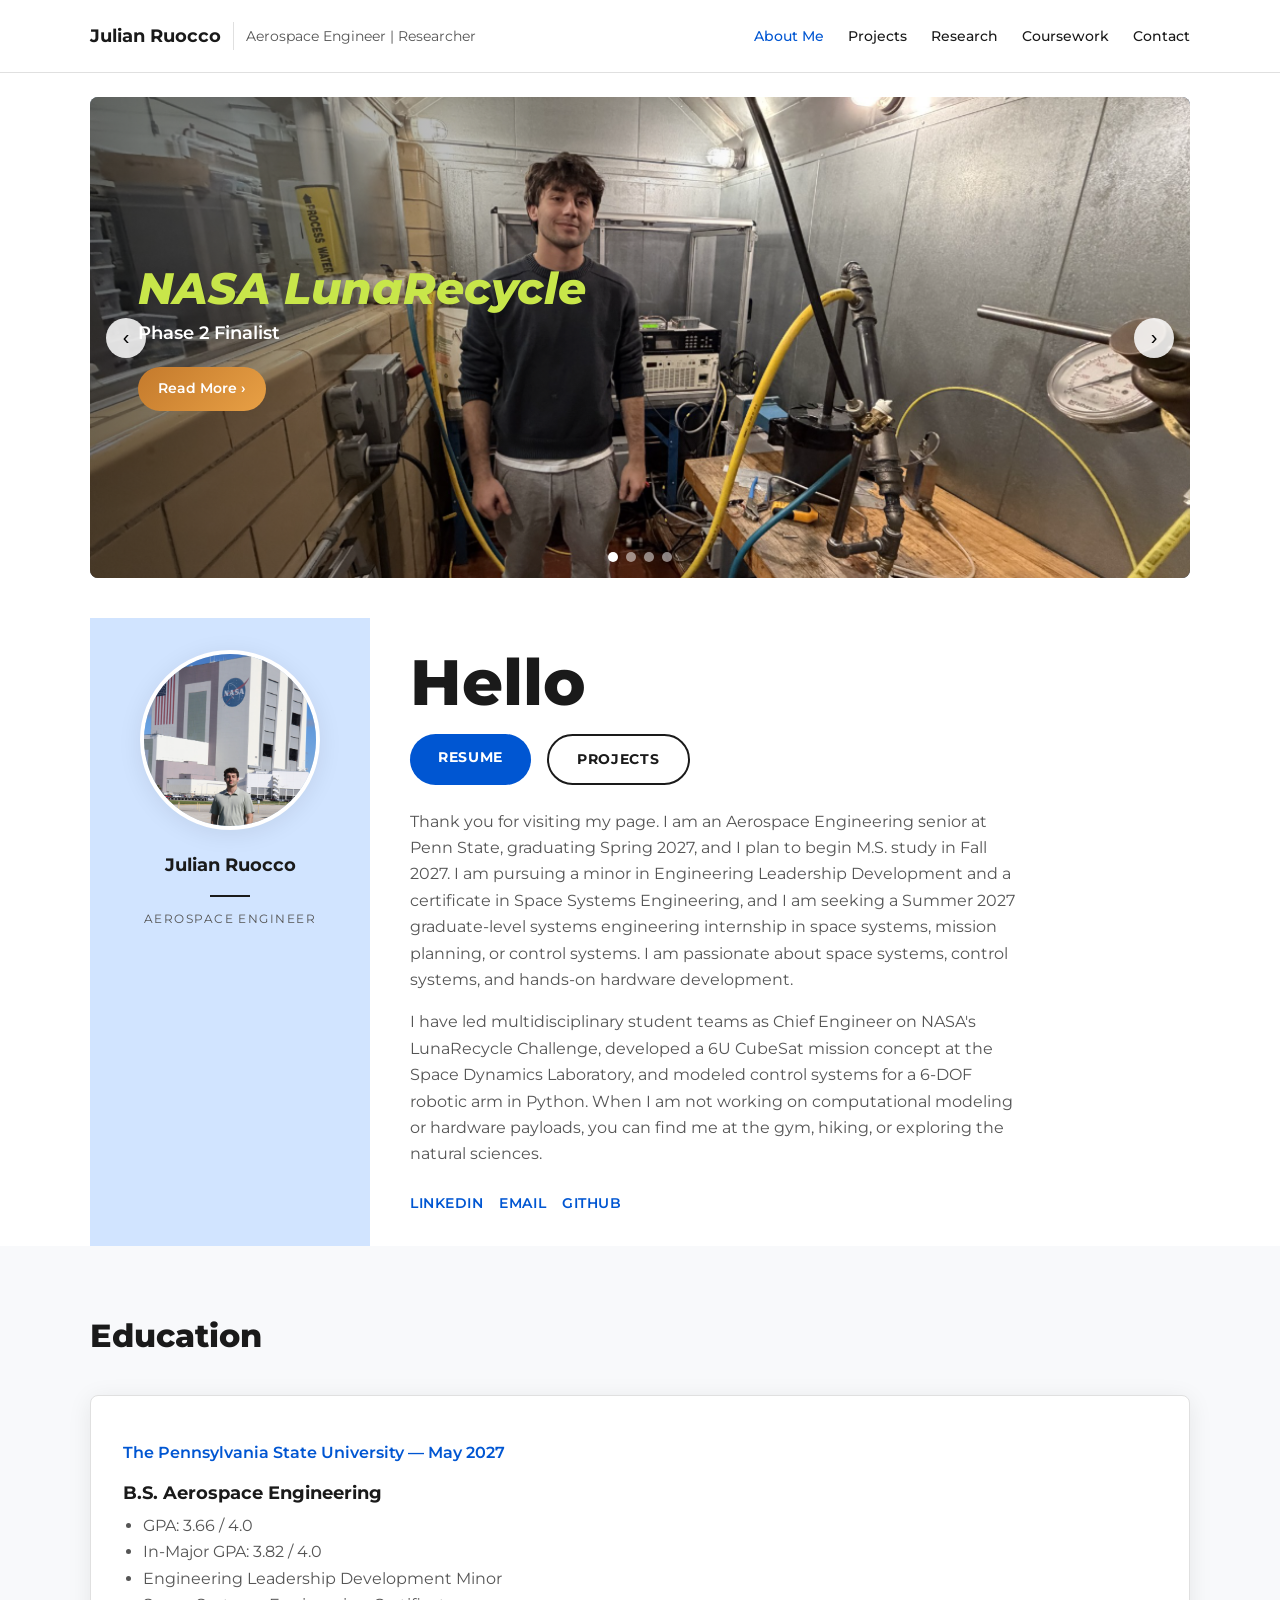
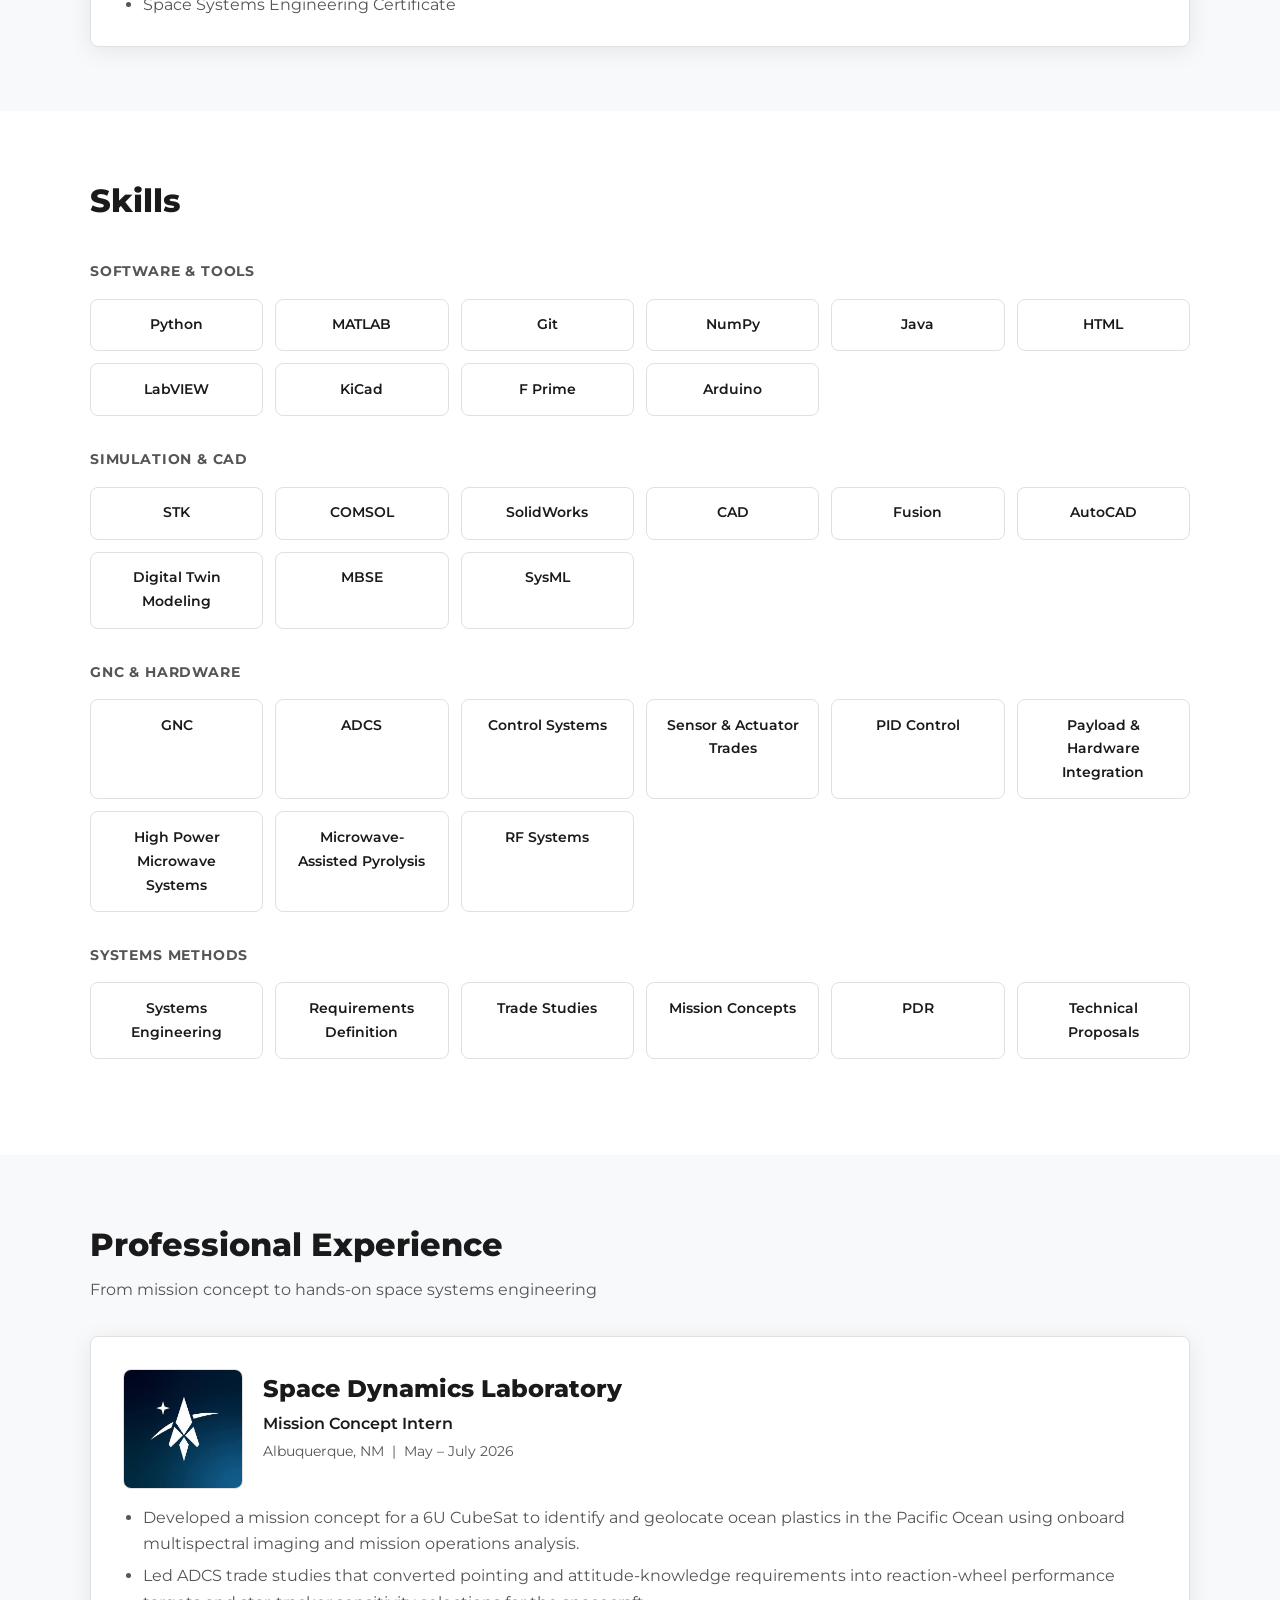
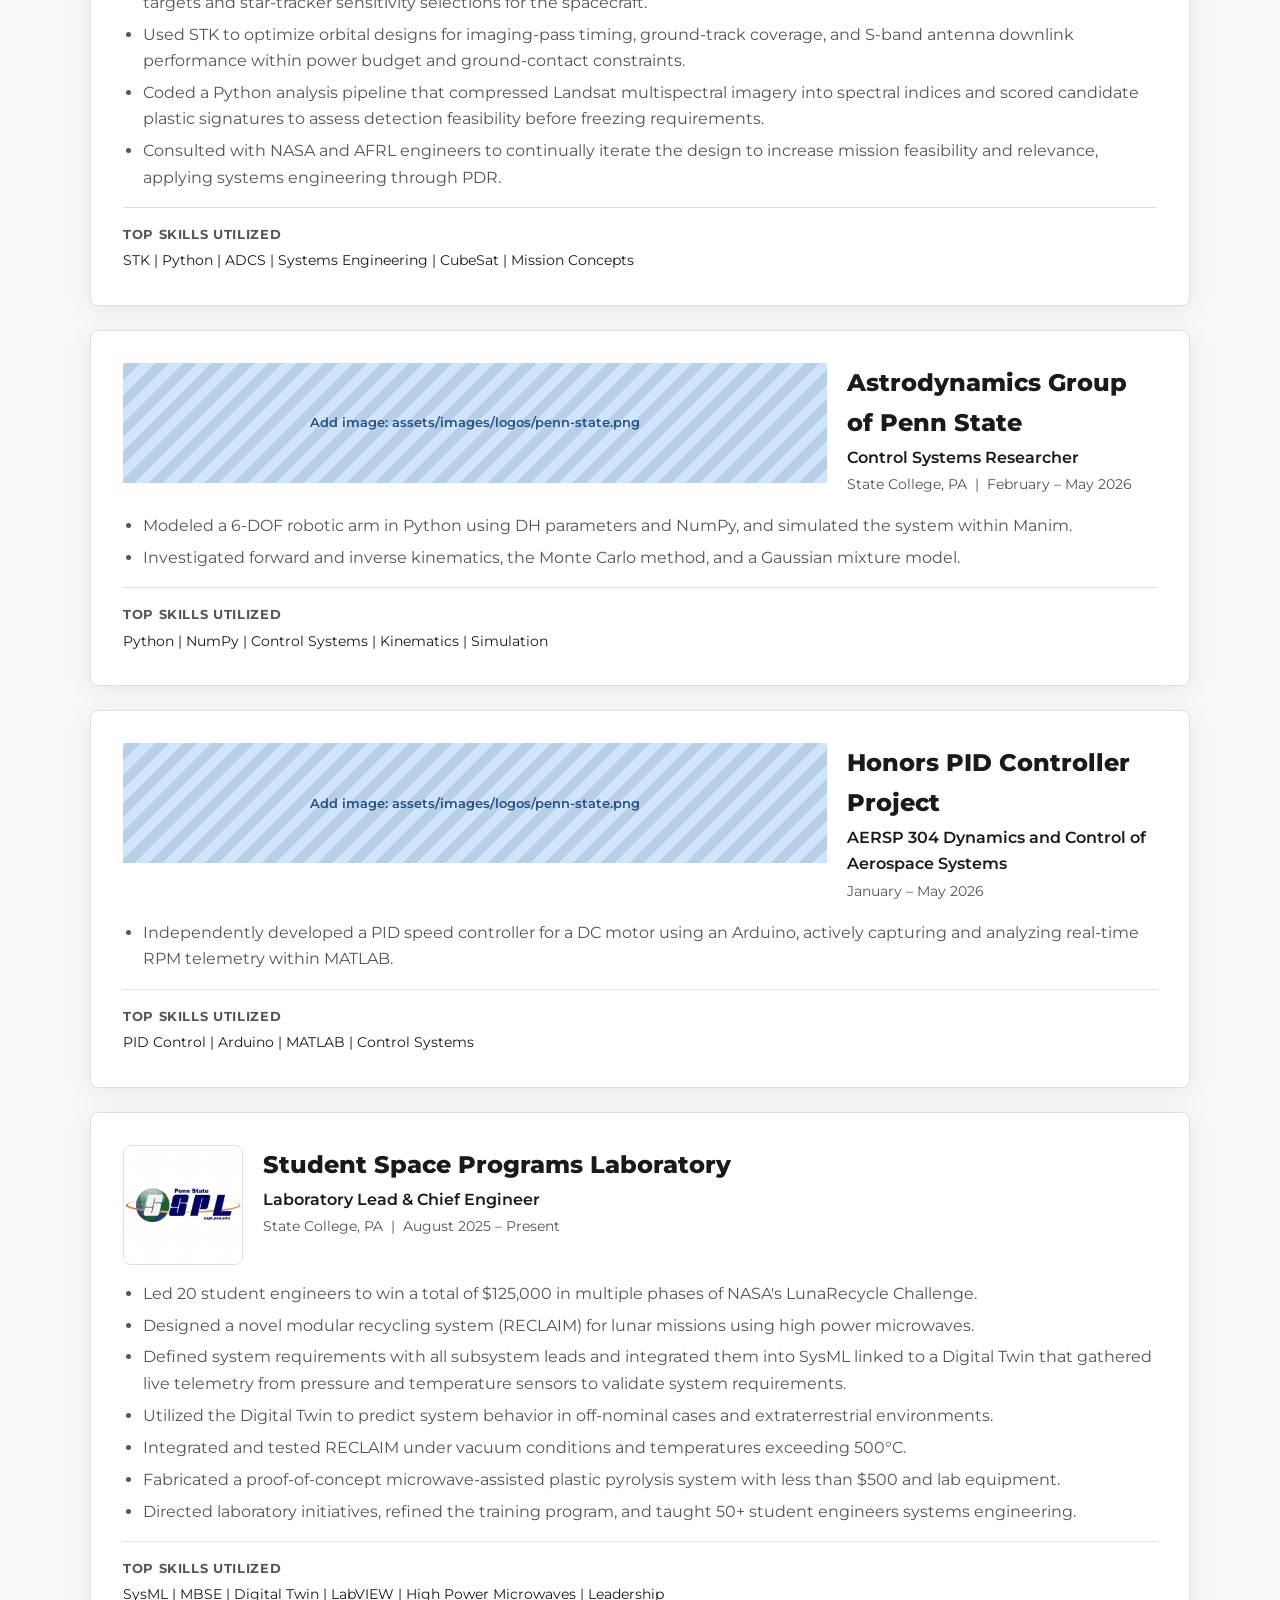
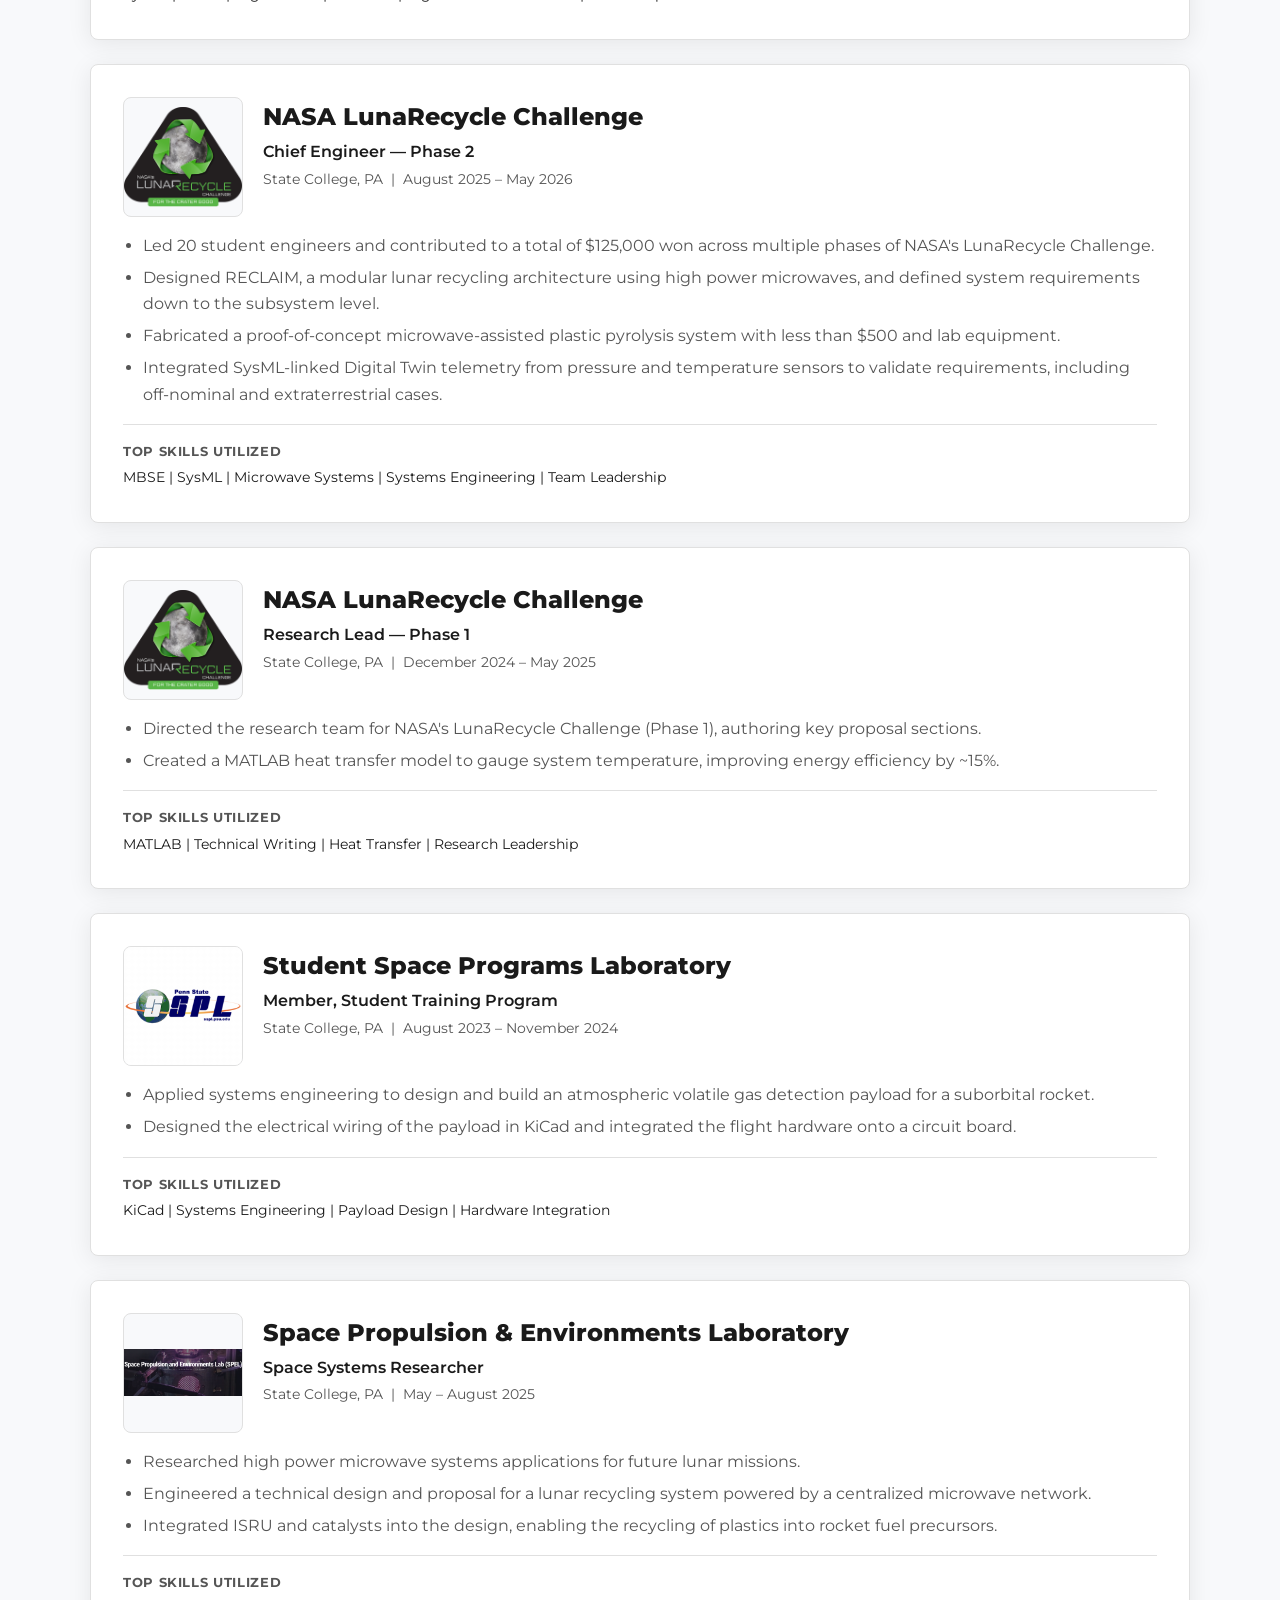
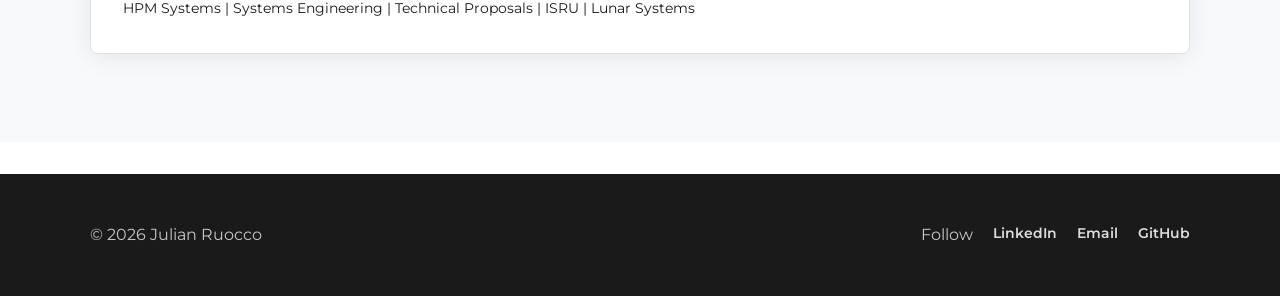
==== commit f7a8e0bb: "Align portfolio content with current detailed resume Update About, skills, and experience to match t" ====
--- a/index.html
+++ b/index.html
@@ -74,16 +74,18 @@
           </div>
           <div class="about-bio">
             <p>
-              Thank you for visiting my page. I am an Aerospace Engineering student at Penn State
-              pursuing a minor in Engineering Leadership Development and a certificate in Space
-              Systems Engineering. I am passionate about space systems, control systems, and hands-on hardware development.
+              Thank you for visiting my page. I am an Aerospace Engineering senior at Penn State,
+              graduating Spring 2027, and I plan to begin M.S. study in Fall 2027. I am pursuing a
+              minor in Engineering Leadership Development and a certificate in Space Systems Engineering,
+              and I am seeking a Summer 2027 graduate-level systems engineering internship in space
+              systems, mission planning, or control systems. I am passionate about space systems,
+              control systems, and hands-on hardware development.
             </p>
             <p>
-              I have led multidisciplinary student teams on NASA's LunaRecycle Challenge,
-              developed CubeSat mission concepts at the Space Dynamics Laboratory, and designed control systems
-              for a 6-DOF robotic arm via python simulations.
-              When I am not working on computational modeling or hardware payloads, you can find
-              me at the gym, hiking, or exploring the natural sciences.
+              I have led multidisciplinary student teams as Chief Engineer on NASA's LunaRecycle Challenge,
+              developed a 6U CubeSat mission concept at the Space Dynamics Laboratory, and modeled
+              control systems for a 6-DOF robotic arm in Python. When I am not working on computational
+              modeling or hardware payloads, you can find me at the gym, hiking, or exploring the natural sciences.
             </p>
           </div>
           <div class="social-links">
@@ -122,40 +124,60 @@
         </div>
 
         <div class="skills-group">
-          <h3>Software &amp; Simulation</h3>
+          <h3>Software &amp; Tools</h3>
           <div class="skills-grid">
+            <div class="skill-item">Python</div>
             <div class="skill-item">MATLAB</div>
-            <div class="skill-item">Python</div>
+            <div class="skill-item">Git</div>
+            <div class="skill-item">NumPy</div>
+            <div class="skill-item">Java</div>
             <div class="skill-item">HTML</div>
+            <div class="skill-item">LabVIEW</div>
+            <div class="skill-item">KiCad</div>
+            <div class="skill-item">F Prime</div>
+            <div class="skill-item">Arduino</div>
+          </div>
+        </div>
+
+        <div class="skills-group">
+          <h3>Simulation &amp; CAD</h3>
+          <div class="skills-grid">
+            <div class="skill-item">STK</div>
+            <div class="skill-item">COMSOL</div>
             <div class="skill-item">SolidWorks</div>
+            <div class="skill-item">CAD</div>
             <div class="skill-item">Fusion</div>
             <div class="skill-item">AutoCAD</div>
-            <div class="skill-item">STK</div>
-            <div class="skill-item">COMSOL</div>
-            <div class="skill-item">KiCad</div>
-            <div class="skill-item">LabVIEW</div>
+            <div class="skill-item">Digital Twin Modeling</div>
+            <div class="skill-item">MBSE</div>
+            <div class="skill-item">SysML</div>
           </div>
         </div>
 
         <div class="skills-group">
-          <h3>Hardware &amp; Fabrication</h3>
+          <h3>GNC &amp; Hardware</h3>
           <div class="skills-grid">
+            <div class="skill-item">GNC</div>
+            <div class="skill-item">ADCS</div>
+            <div class="skill-item">Control Systems</div>
+            <div class="skill-item">Sensor &amp; Actuator Trades</div>
+            <div class="skill-item">PID Control</div>
+            <div class="skill-item">Payload &amp; Hardware Integration</div>
             <div class="skill-item">High Power Microwave Systems</div>
             <div class="skill-item">Microwave-Assisted Pyrolysis</div>
-            <div class="skill-item">Arduino / Teensy</div>
-            <div class="skill-item">Payload Assembly</div>
-            <div class="skill-item">Control Systems</div>
             <div class="skill-item">RF Systems</div>
           </div>
         </div>
 
         <div class="skills-group">
-          <h3>Methodologies</h3>
+          <h3>Systems Methods</h3>
           <div class="skills-grid">
             <div class="skill-item">Systems Engineering</div>
-            <div class="skill-item">MBSE</div>
-            <div class="skill-item">Technical Proposal Writing</div>
-            <div class="skill-item">Mission Concepting</div>
+            <div class="skill-item">Requirements Definition</div>
+            <div class="skill-item">Trade Studies</div>
+            <div class="skill-item">Mission Concepts</div>
+            <div class="skill-item">PDR</div>
+            <div class="skill-item">Technical Proposals</div>
           </div>
         </div>
       </div>
@@ -170,7 +192,7 @@
         </div>
 
         <!-- Experience card: SDL -->
-        <article class="experience-card">
+        <article class="experience-card" id="sdl">
           <div class="experience-header">
             <!-- ADD YOUR IMAGE HERE (optional): org logo — assets/images/logos/sdl.png -->
             <img class="experience-logo hidden" src="" alt="Space Dynamics Laboratory logo" data-image-key="logo-sdl" data-fallback="logo">
@@ -181,37 +203,80 @@
             </div>
           </div>
           <ul>
-            <li>Developed a mission concept for a 3U CubeSat to detect, track, and identify ocean plastics in the Pacific Ocean.</li>
-            <li>Simulated orbital parameters in STK to measure ground station passes, downlink capability, and orbit optimization.</li>
-            <li>Built a Python script to compress satellite imagery into indexes capable of detecting ocean plastic.</li>
-            <li>Utilized Systems Engineering methodology to take an initial proposal from SCR to PDR.</li>
-            <li>Worked with NASA and AFRL engineers to continually iterate the design to increase mission feasibility.</li>
-          </ul>
-          <div class="top-skills">
-            <strong>Top Skills Utilized</strong>
-            STK | Python | Systems Engineering | Mission Concepting | CubeSat Design
+            <li>Developed a mission concept for a 6U CubeSat to identify and geolocate ocean plastics in the Pacific Ocean using onboard multispectral imaging and mission operations analysis.</li>
+            <li>Led ADCS trade studies that converted pointing and attitude-knowledge requirements into reaction-wheel performance targets and star-tracker sensitivity selections for the spacecraft.</li>
+            <li>Used STK to optimize orbital designs for imaging-pass timing, ground-track coverage, and S-band antenna downlink performance within power budget and ground-contact constraints.</li>
+            <li>Coded a Python analysis pipeline that compressed Landsat multispectral imagery into spectral indices and scored candidate plastic signatures to assess detection feasibility before freezing requirements.</li>
+            <li>Consulted with NASA and AFRL engineers to continually iterate the design to increase mission feasibility and relevance, applying systems engineering through PDR.</li>
+          </ul>
+          <div class="top-skills">
+            <strong>Top Skills Utilized</strong>
+            STK | Python | ADCS | Systems Engineering | CubeSat | Mission Concepts
+          </div>
+        </article>
+
+        <!-- Experience card: Astrodynamics Group -->
+        <article class="experience-card" id="robotic-arm">
+          <div class="experience-header">
+            <img class="experience-logo hidden" src="" alt="Penn State logo" data-image-key="logo-pennState" data-fallback="logo">
+            <div>
+              <h3 class="experience-org">Astrodynamics Group of Penn State</h3>
+              <p class="experience-role">Control Systems Researcher</p>
+              <p class="experience-meta">State College, PA &nbsp;|&nbsp; February – May 2026</p>
+            </div>
+          </div>
+          <ul>
+            <li>Modeled a 6-DOF robotic arm in Python using DH parameters and NumPy, and simulated the system within Manim.</li>
+            <li>Investigated forward and inverse kinematics, the Monte Carlo method, and a Gaussian mixture model.</li>
+          </ul>
+          <div class="top-skills">
+            <strong>Top Skills Utilized</strong>
+            Python | NumPy | Control Systems | Kinematics | Simulation
+          </div>
+        </article>
+
+        <!-- Experience card: Honors PID Controller -->
+        <article class="experience-card" id="pid-controller">
+          <div class="experience-header">
+            <img class="experience-logo hidden" src="" alt="Penn State logo" data-image-key="logo-pennState" data-fallback="logo">
+            <div>
+              <h3 class="experience-org">Honors PID Controller Project</h3>
+              <p class="experience-role">AERSP 304 Dynamics and Control of Aerospace Systems</p>
+              <p class="experience-meta">January – May 2026</p>
+            </div>
+          </div>
+          <ul>
+            <li>Independently developed a PID speed controller for a DC motor using an Arduino, actively capturing and analyzing real-time RPM telemetry within MATLAB.</li>
+          </ul>
+          <div class="top-skills">
+            <strong>Top Skills Utilized</strong>
+            PID Control | Arduino | MATLAB | Control Systems
           </div>
         </article>
 
         <!-- Experience card: SSPL Lab Lead -->
-        <article class="experience-card">
+        <article class="experience-card" id="sspl">
           <div class="experience-header">
             <!-- ADD YOUR IMAGE HERE (optional): org logo — assets/images/logos/sspl.png -->
             <img class="experience-logo hidden" src="" alt="SSPL logo" data-image-key="logo-sspl" data-fallback="logo">
             <div>
               <h3 class="experience-org">Student Space Programs Laboratory</h3>
-              <p class="experience-role">Laboratory Lead &amp; Lead Systems Engineer</p>
+              <p class="experience-role">Laboratory Lead &amp; Chief Engineer</p>
               <p class="experience-meta">State College, PA &nbsp;|&nbsp; August 2025 – Present</p>
             </div>
           </div>
           <ul>
-            <li>Developed systems design and requirements for complex modular recycling space system (RECLAIM) designed for lunar missions.</li>
-            <li>Integrated and tested RECLAIM verifying and validating functionality utilizing pressure and temperature sensors routed to LabView panel</li>
-            <li>Direct laboratory initiatives, grow the laboratory through strategic recruitment, and train 100+ student engineers in our training program.</li>
-          </ul>
-          <div class="top-skills">
-            <strong>Top Skills Utilized</strong>
-            MBSE | COMSOL | LabVIEW | Digital Twin | RF Systems | Leadership
+            <li>Led 20 student engineers to win a total of $125,000 in multiple phases of NASA's LunaRecycle Challenge.</li>
+            <li>Designed a novel modular recycling system (RECLAIM) for lunar missions using high power microwaves.</li>
+            <li>Defined system requirements with all subsystem leads and integrated them into SysML linked to a Digital Twin that gathered live telemetry from pressure and temperature sensors to validate system requirements.</li>
+            <li>Utilized the Digital Twin to predict system behavior in off-nominal cases and extraterrestrial environments.</li>
+            <li>Integrated and tested RECLAIM under vacuum conditions and temperatures exceeding 500°C.</li>
+            <li>Fabricated a proof-of-concept microwave-assisted plastic pyrolysis system with less than $500 and lab equipment.</li>
+            <li>Directed laboratory initiatives, refined the training program, and taught 50+ student engineers systems engineering.</li>
+          </ul>
+          <div class="top-skills">
+            <strong>Top Skills Utilized</strong>
+            SysML | MBSE | Digital Twin | LabVIEW | High Power Microwaves | Leadership
           </div>
         </article>
 
@@ -227,13 +292,14 @@
             </div>
           </div>
           <ul>
-            <li>Led 20 student engineers to win $50,000 in the Milestone Round and secured a seat in the finalist round.</li>
-            <li>Created a proof-of-concept microwave-assisted plastic pyrolysis system proving feasibility.</li>
-            <li>Utilized MBSE and regular reviews through SCR to CDR.</li>
-          </ul>
-          <div class="top-skills">
-            <strong>Top Skills Utilized</strong>
-            MBSE | Microwave Systems | Systems Engineering | Team Leadership
+            <li>Led 20 student engineers and contributed to a total of $125,000 won across multiple phases of NASA's LunaRecycle Challenge.</li>
+            <li>Designed RECLAIM, a modular lunar recycling architecture using high power microwaves, and defined system requirements down to the subsystem level.</li>
+            <li>Fabricated a proof-of-concept microwave-assisted plastic pyrolysis system with less than $500 and lab equipment.</li>
+            <li>Integrated SysML-linked Digital Twin telemetry from pressure and temperature sensors to validate requirements, including off-nominal and extraterrestrial cases.</li>
+          </ul>
+          <div class="top-skills">
+            <strong>Top Skills Utilized</strong>
+            MBSE | SysML | Microwave Systems | Systems Engineering | Team Leadership
           </div>
         </article>
 
@@ -249,7 +315,7 @@
           </div>
           <ul>
             <li>Directed the research team for NASA's LunaRecycle Challenge (Phase 1), authoring key proposal sections.</li>
-            <li>Created a MATLAB heat transfer model to gauge system temperature, improving testing efficiency by ~15%.</li>
+            <li>Created a MATLAB heat transfer model to gauge system temperature, improving energy efficiency by ~15%.</li>
           </ul>
           <div class="top-skills">
             <strong>Top Skills Utilized</strong>
@@ -268,11 +334,12 @@
             </div>
           </div>
           <ul>
-            <li>Applied systems engineering to design and build an atmospheric volatile gas detection payload using Arduino, Python, SolidWorks, and KiCad.</li>
-          </ul>
-          <div class="top-skills">
-            <strong>Top Skills Utilized</strong>
-            Arduino | Python | SolidWorks | KiCad | Payload Design
+            <li>Applied systems engineering to design and build an atmospheric volatile gas detection payload for a suborbital rocket.</li>
+            <li>Designed the electrical wiring of the payload in KiCad and integrated the flight hardware onto a circuit board.</li>
+          </ul>
+          <div class="top-skills">
+            <strong>Top Skills Utilized</strong>
+            KiCad | Systems Engineering | Payload Design | Hardware Integration
           </div>
         </article>
 
@@ -288,13 +355,13 @@
             </div>
           </div>
           <ul>
-            <li>Researched high power microwave systems for use on future long-term lunar missions.</li>
-            <li>Developed a technical proposal for a lunar recycling system within a centralized microwave network.</li>
-            <li>Engineered systems design down to subsystem level and proposed novel catalyst selections for increasing methane generation.</li>
-          </ul>
-          <div class="top-skills">
-            <strong>Top Skills Utilized</strong>
-            HPM Systems | Systems Engineering | Technical Proposal Writing | Lunar Systems
+            <li>Researched high power microwave systems applications for future lunar missions.</li>
+            <li>Engineered a technical design and proposal for a lunar recycling system powered by a centralized microwave network.</li>
+            <li>Integrated ISRU and catalysts into the design, enabling the recycling of plastics into rocket fuel precursors.</li>
+          </ul>
+          <div class="top-skills">
+            <strong>Top Skills Utilized</strong>
+            HPM Systems | Systems Engineering | Technical Proposals | ISRU | Lunar Systems
           </div>
         </article>
       </div>
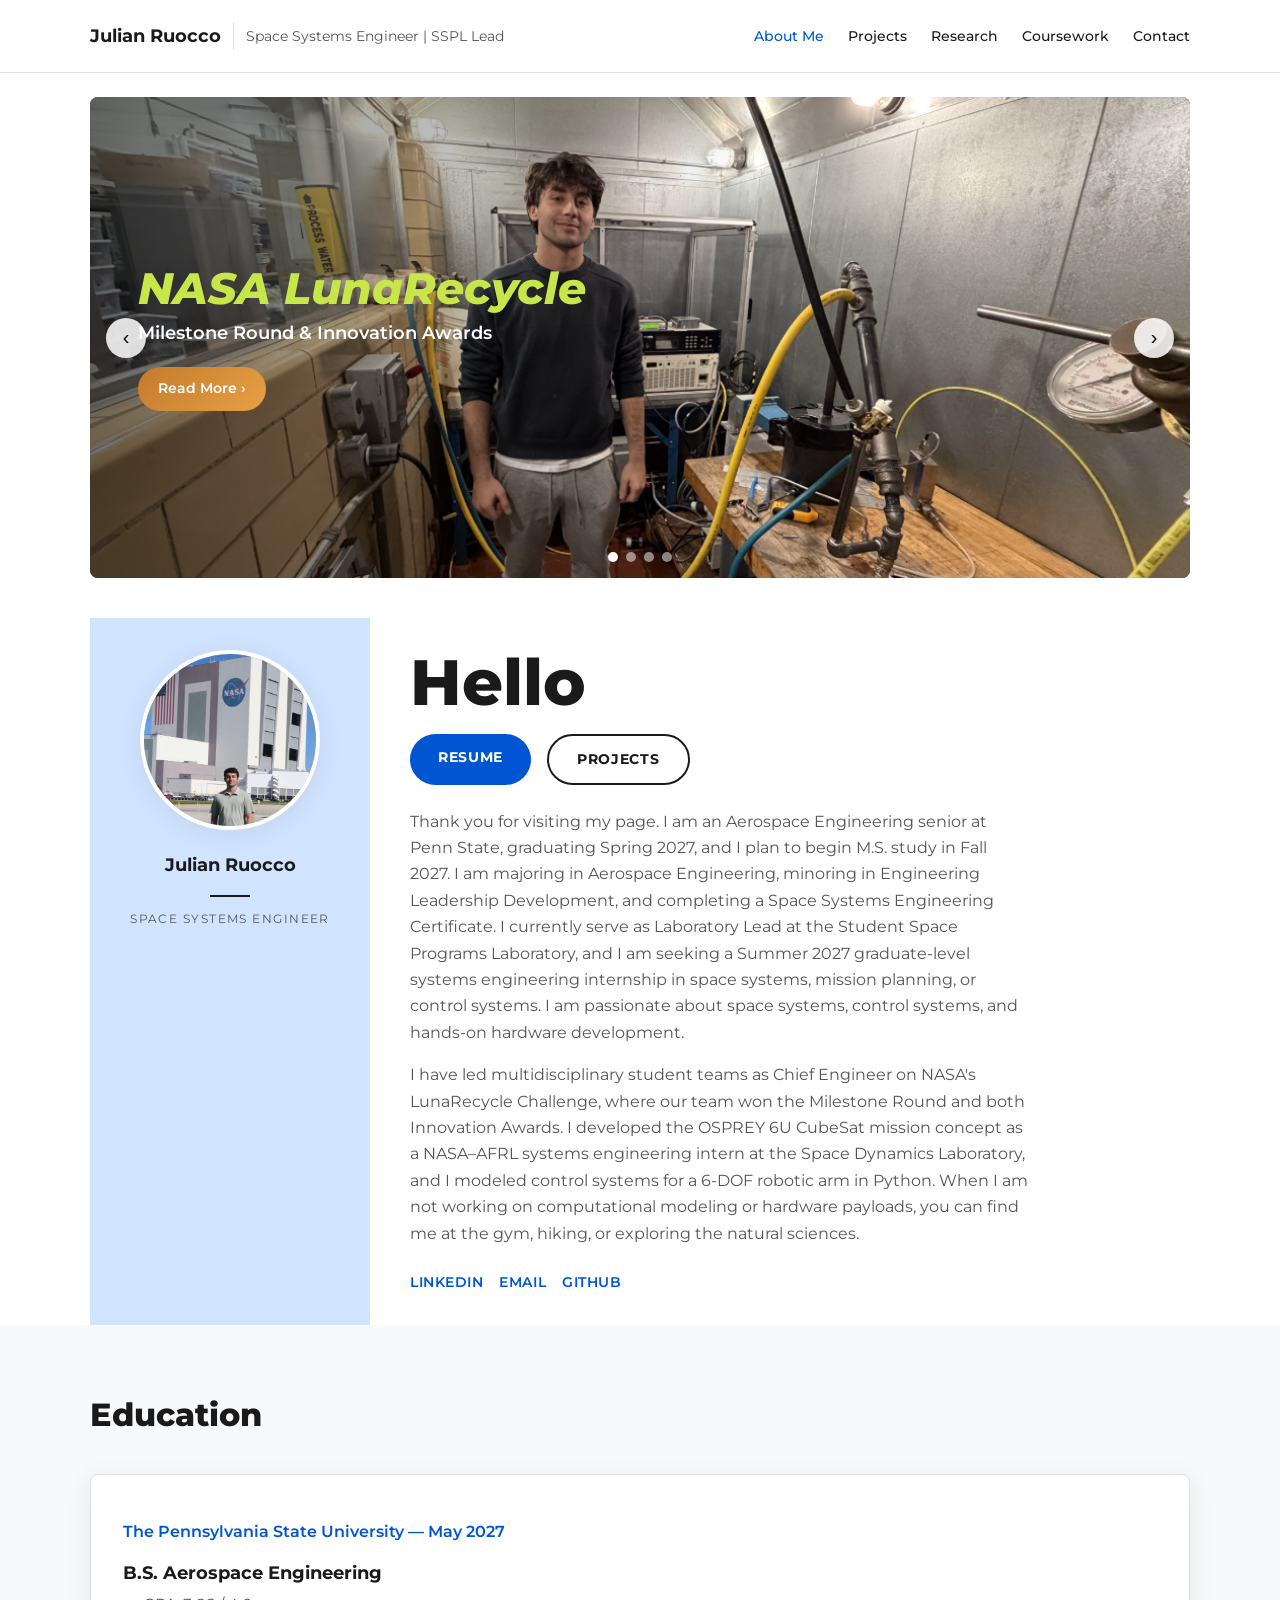
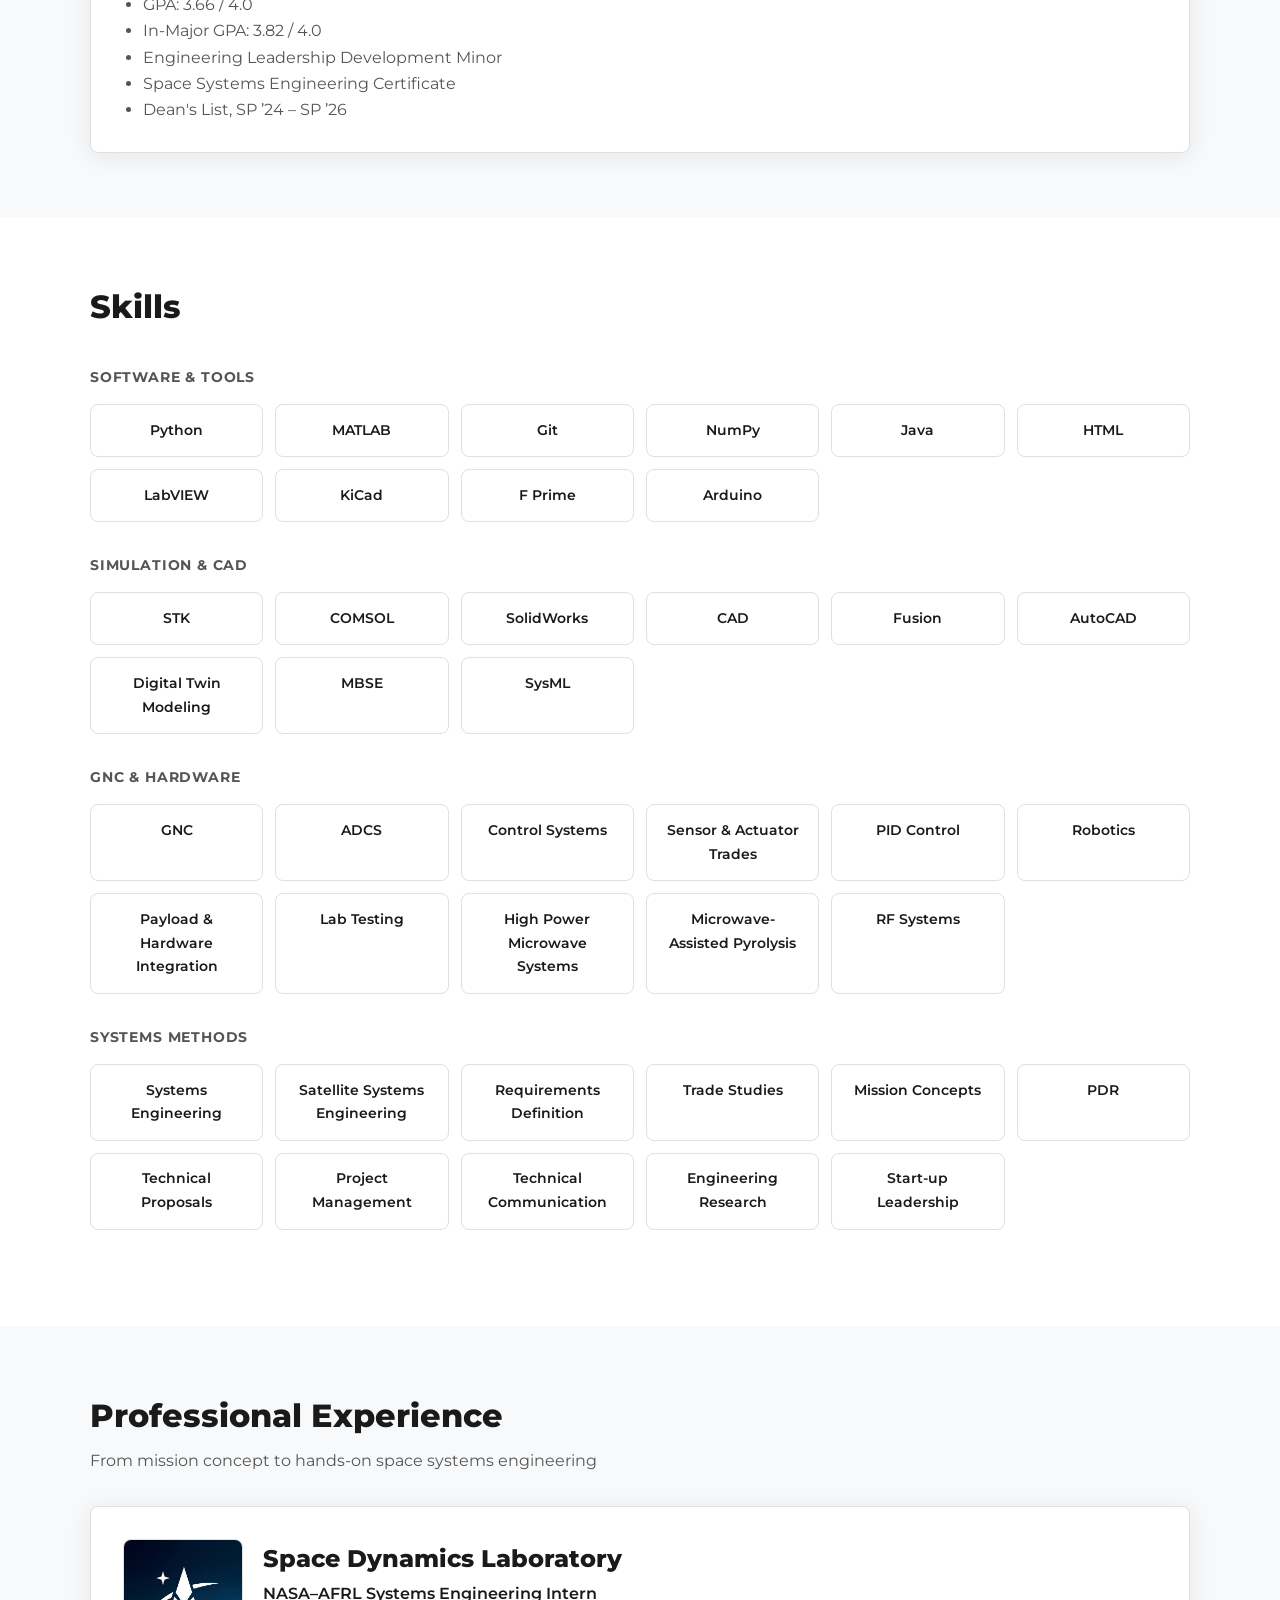
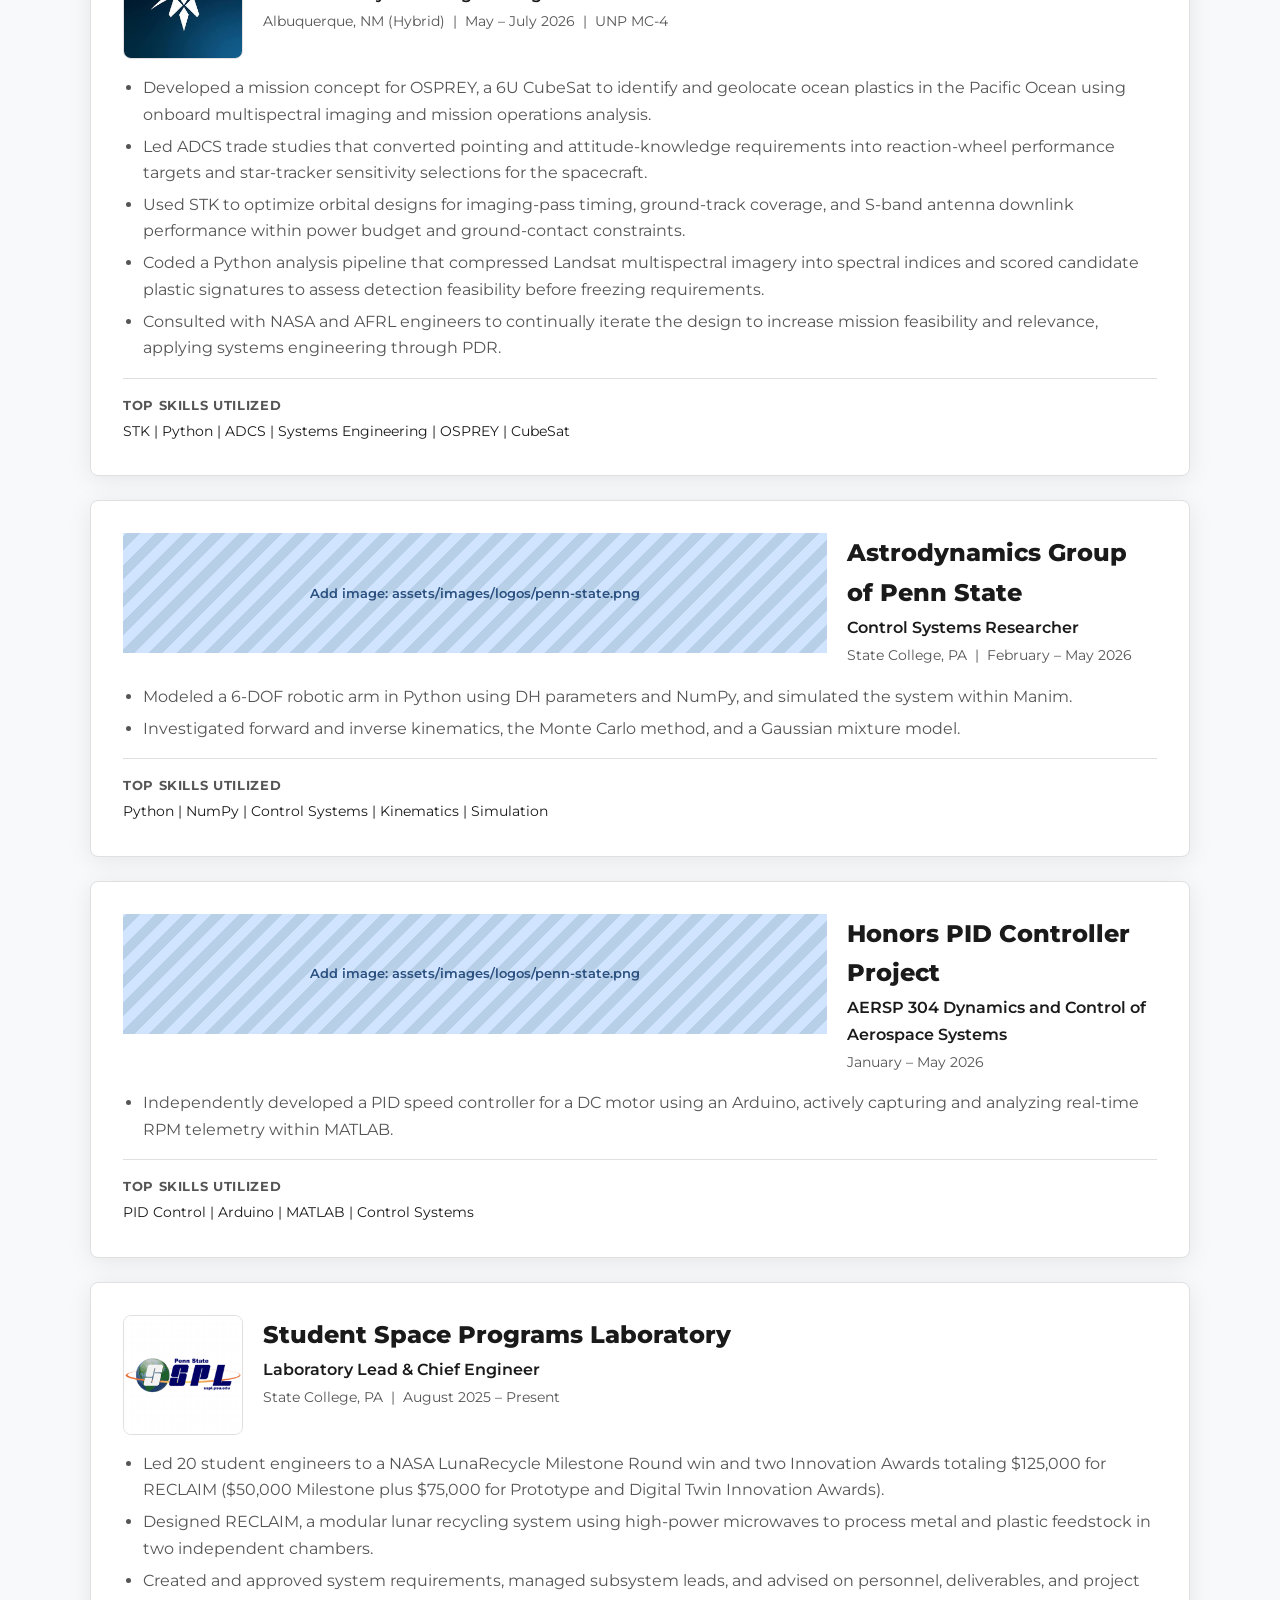
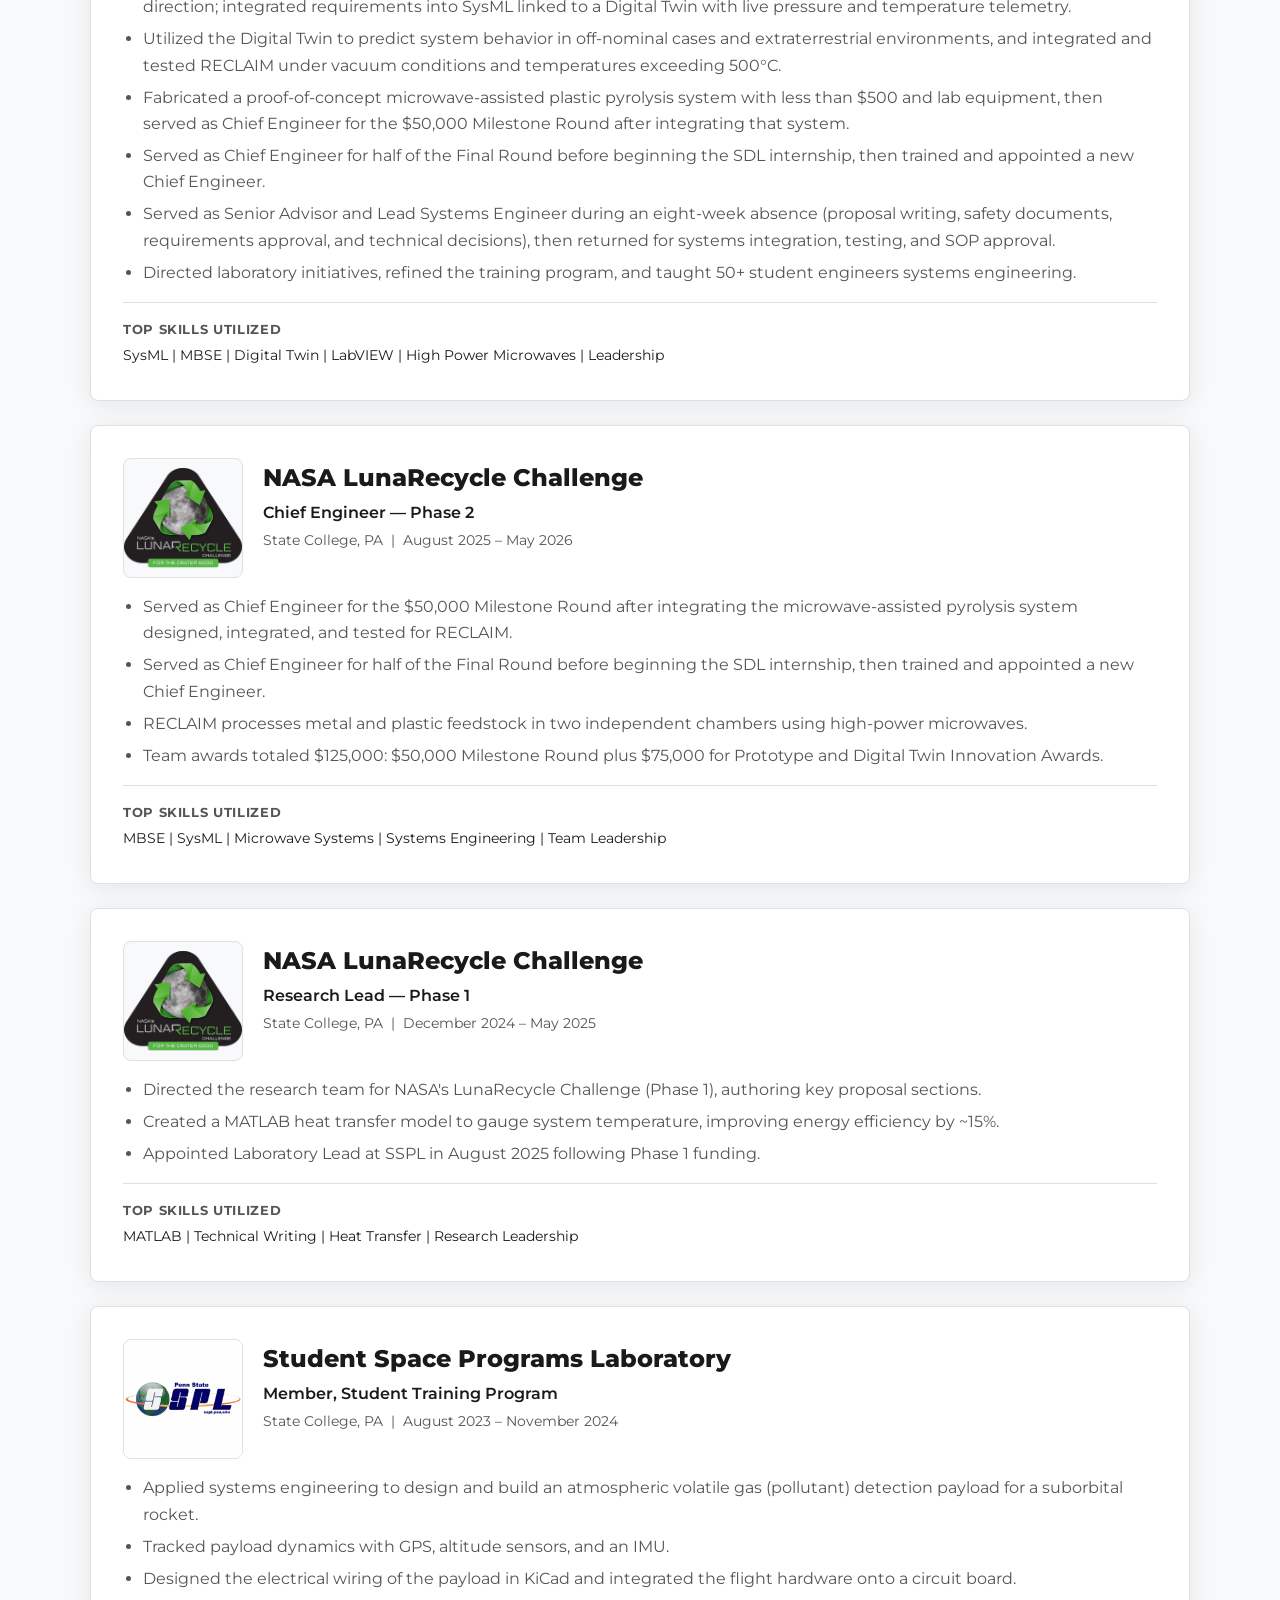
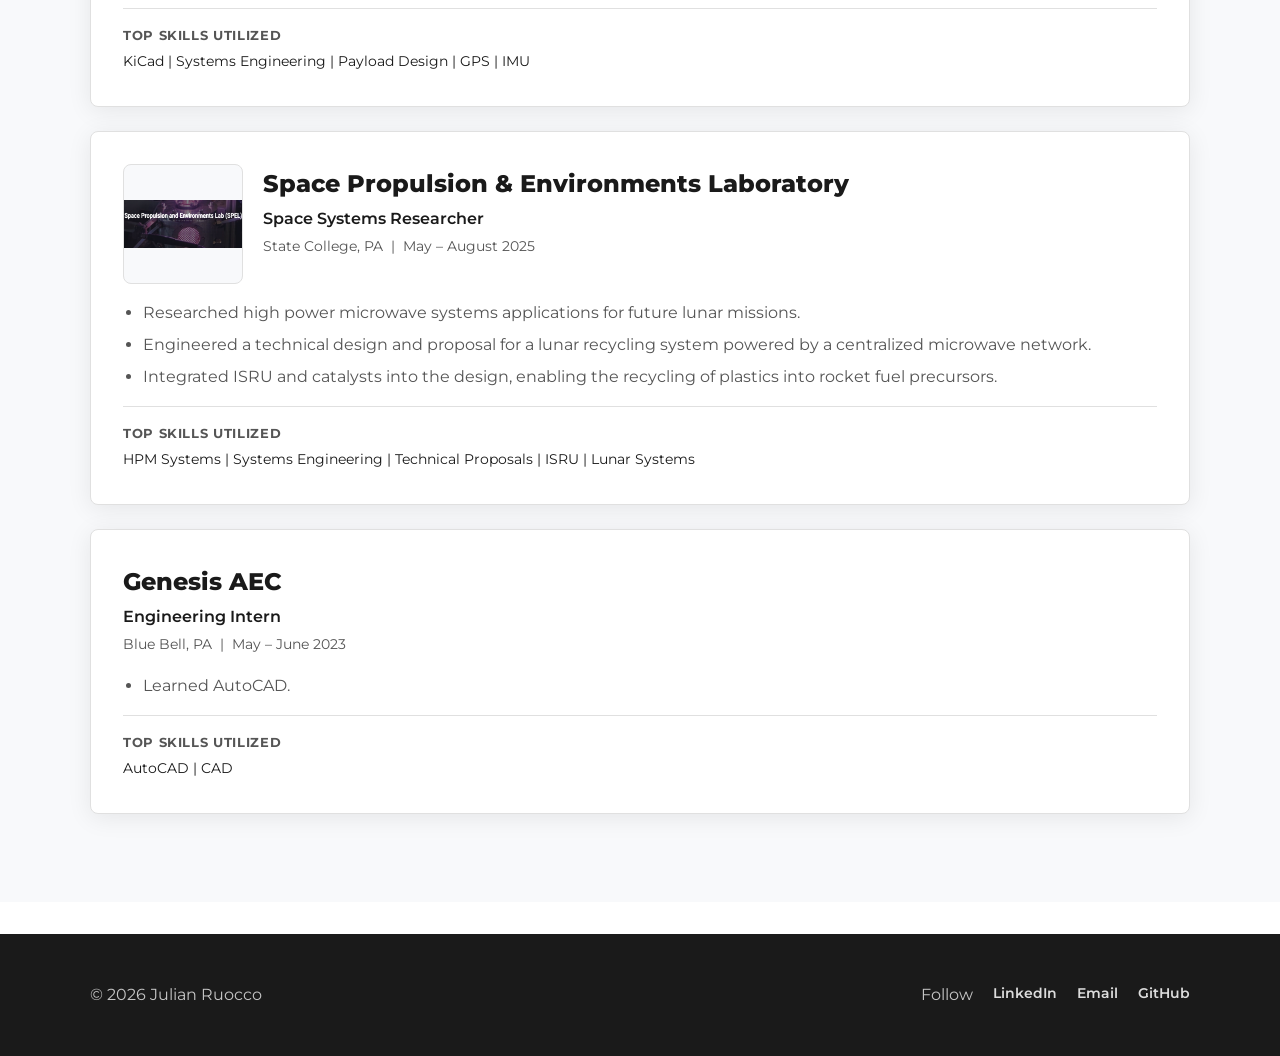
==== commit bd71bdcb: "Fold LinkedIn-only details into resume-aligned portfolio Add OSPREY / UNP MC-4 / NASA–AFRL intern na" ====
--- a/index.html
+++ b/index.html
@@ -17,7 +17,7 @@
       <a href="index.html" class="brand">
         <span class="brand-name">Julian Ruocco</span>
         <span class="brand-divider"></span>
-        <span class="brand-subtitle">Aerospace Engineer | Researcher</span>
+        <span class="brand-subtitle">Space Systems Engineer | SSPL Lead</span>
       </a>
       <button class="nav-toggle" aria-label="Toggle navigation">&#9776;</button>
       <nav class="site-nav">
@@ -63,7 +63,7 @@
           </div>
           <p class="sidebar-name">Julian Ruocco</p>
           <div class="sidebar-divider"></div>
-          <p class="sidebar-title">Aerospace Engineer</p>
+          <p class="sidebar-title">Space Systems Engineer</p>
         </aside>
 
         <div class="about-content">
@@ -75,17 +75,20 @@
           <div class="about-bio">
             <p>
               Thank you for visiting my page. I am an Aerospace Engineering senior at Penn State,
-              graduating Spring 2027, and I plan to begin M.S. study in Fall 2027. I am pursuing a
-              minor in Engineering Leadership Development and a certificate in Space Systems Engineering,
-              and I am seeking a Summer 2027 graduate-level systems engineering internship in space
-              systems, mission planning, or control systems. I am passionate about space systems,
-              control systems, and hands-on hardware development.
+              graduating Spring 2027, and I plan to begin M.S. study in Fall 2027. I am majoring in
+              Aerospace Engineering, minoring in Engineering Leadership Development, and completing a
+              Space Systems Engineering Certificate. I currently serve as Laboratory Lead at the
+              Student Space Programs Laboratory, and I am seeking a Summer 2027 graduate-level systems
+              engineering internship in space systems, mission planning, or control systems. I am
+              passionate about space systems, control systems, and hands-on hardware development.
             </p>
             <p>
               I have led multidisciplinary student teams as Chief Engineer on NASA's LunaRecycle Challenge,
-              developed a 6U CubeSat mission concept at the Space Dynamics Laboratory, and modeled
-              control systems for a 6-DOF robotic arm in Python. When I am not working on computational
-              modeling or hardware payloads, you can find me at the gym, hiking, or exploring the natural sciences.
+              where our team won the Milestone Round and both Innovation Awards. I developed the OSPREY
+              6U CubeSat mission concept as a NASA–AFRL systems engineering intern at the Space Dynamics
+              Laboratory, and I modeled control systems for a 6-DOF robotic arm in Python. When I am not
+              working on computational modeling or hardware payloads, you can find me at the gym, hiking,
+              or exploring the natural sciences.
             </p>
           </div>
           <div class="social-links">
@@ -111,6 +114,7 @@
             <li>In-Major GPA: 3.82 / 4.0</li>
             <li>Engineering Leadership Development Minor</li>
             <li>Space Systems Engineering Certificate</li>
+            <li>Dean's List, SP ’24 – SP ’26</li>
           </ul>
         </div>
       </div>
@@ -162,7 +166,9 @@
             <div class="skill-item">Control Systems</div>
             <div class="skill-item">Sensor &amp; Actuator Trades</div>
             <div class="skill-item">PID Control</div>
+            <div class="skill-item">Robotics</div>
             <div class="skill-item">Payload &amp; Hardware Integration</div>
+            <div class="skill-item">Lab Testing</div>
             <div class="skill-item">High Power Microwave Systems</div>
             <div class="skill-item">Microwave-Assisted Pyrolysis</div>
             <div class="skill-item">RF Systems</div>
@@ -173,11 +179,16 @@
           <h3>Systems Methods</h3>
           <div class="skills-grid">
             <div class="skill-item">Systems Engineering</div>
+            <div class="skill-item">Satellite Systems Engineering</div>
             <div class="skill-item">Requirements Definition</div>
             <div class="skill-item">Trade Studies</div>
             <div class="skill-item">Mission Concepts</div>
             <div class="skill-item">PDR</div>
             <div class="skill-item">Technical Proposals</div>
+            <div class="skill-item">Project Management</div>
+            <div class="skill-item">Technical Communication</div>
+            <div class="skill-item">Engineering Research</div>
+            <div class="skill-item">Start-up Leadership</div>
           </div>
         </div>
       </div>
@@ -198,12 +209,12 @@
             <img class="experience-logo hidden" src="" alt="Space Dynamics Laboratory logo" data-image-key="logo-sdl" data-fallback="logo">
             <div>
               <h3 class="experience-org">Space Dynamics Laboratory</h3>
-              <p class="experience-role">Mission Concept Intern</p>
-              <p class="experience-meta">Albuquerque, NM &nbsp;|&nbsp; May – July 2026</p>
-            </div>
-          </div>
-          <ul>
-            <li>Developed a mission concept for a 6U CubeSat to identify and geolocate ocean plastics in the Pacific Ocean using onboard multispectral imaging and mission operations analysis.</li>
+              <p class="experience-role">NASA–AFRL Systems Engineering Intern</p>
+              <p class="experience-meta">Albuquerque, NM (Hybrid) &nbsp;|&nbsp; May – July 2026 &nbsp;|&nbsp; UNP MC-4</p>
+            </div>
+          </div>
+          <ul>
+            <li>Developed a mission concept for OSPREY, a 6U CubeSat to identify and geolocate ocean plastics in the Pacific Ocean using onboard multispectral imaging and mission operations analysis.</li>
             <li>Led ADCS trade studies that converted pointing and attitude-knowledge requirements into reaction-wheel performance targets and star-tracker sensitivity selections for the spacecraft.</li>
             <li>Used STK to optimize orbital designs for imaging-pass timing, ground-track coverage, and S-band antenna downlink performance within power budget and ground-contact constraints.</li>
             <li>Coded a Python analysis pipeline that compressed Landsat multispectral imagery into spectral indices and scored candidate plastic signatures to assess detection feasibility before freezing requirements.</li>
@@ -211,7 +222,7 @@
           </ul>
           <div class="top-skills">
             <strong>Top Skills Utilized</strong>
-            STK | Python | ADCS | Systems Engineering | CubeSat | Mission Concepts
+            STK | Python | ADCS | Systems Engineering | OSPREY | CubeSat
           </div>
         </article>
 
@@ -266,12 +277,13 @@
             </div>
           </div>
           <ul>
-            <li>Led 20 student engineers to win a total of $125,000 in multiple phases of NASA's LunaRecycle Challenge.</li>
-            <li>Designed a novel modular recycling system (RECLAIM) for lunar missions using high power microwaves.</li>
-            <li>Defined system requirements with all subsystem leads and integrated them into SysML linked to a Digital Twin that gathered live telemetry from pressure and temperature sensors to validate system requirements.</li>
-            <li>Utilized the Digital Twin to predict system behavior in off-nominal cases and extraterrestrial environments.</li>
-            <li>Integrated and tested RECLAIM under vacuum conditions and temperatures exceeding 500°C.</li>
-            <li>Fabricated a proof-of-concept microwave-assisted plastic pyrolysis system with less than $500 and lab equipment.</li>
+            <li>Led 20 student engineers to a NASA LunaRecycle Milestone Round win and two Innovation Awards totaling $125,000 for RECLAIM ($50,000 Milestone plus $75,000 for Prototype and Digital Twin Innovation Awards).</li>
+            <li>Designed RECLAIM, a modular lunar recycling system using high-power microwaves to process metal and plastic feedstock in two independent chambers.</li>
+            <li>Created and approved system requirements, managed subsystem leads, and advised on personnel, deliverables, and project direction; integrated requirements into SysML linked to a Digital Twin with live pressure and temperature telemetry.</li>
+            <li>Utilized the Digital Twin to predict system behavior in off-nominal cases and extraterrestrial environments, and integrated and tested RECLAIM under vacuum conditions and temperatures exceeding 500°C.</li>
+            <li>Fabricated a proof-of-concept microwave-assisted plastic pyrolysis system with less than $500 and lab equipment, then served as Chief Engineer for the $50,000 Milestone Round after integrating that system.</li>
+            <li>Served as Chief Engineer for half of the Final Round before beginning the SDL internship, then trained and appointed a new Chief Engineer.</li>
+            <li>Served as Senior Advisor and Lead Systems Engineer during an eight-week absence (proposal writing, safety documents, requirements approval, and technical decisions), then returned for systems integration, testing, and SOP approval.</li>
             <li>Directed laboratory initiatives, refined the training program, and taught 50+ student engineers systems engineering.</li>
           </ul>
           <div class="top-skills">
@@ -292,10 +304,10 @@
             </div>
           </div>
           <ul>
-            <li>Led 20 student engineers and contributed to a total of $125,000 won across multiple phases of NASA's LunaRecycle Challenge.</li>
-            <li>Designed RECLAIM, a modular lunar recycling architecture using high power microwaves, and defined system requirements down to the subsystem level.</li>
-            <li>Fabricated a proof-of-concept microwave-assisted plastic pyrolysis system with less than $500 and lab equipment.</li>
-            <li>Integrated SysML-linked Digital Twin telemetry from pressure and temperature sensors to validate requirements, including off-nominal and extraterrestrial cases.</li>
+            <li>Served as Chief Engineer for the $50,000 Milestone Round after integrating the microwave-assisted pyrolysis system designed, integrated, and tested for RECLAIM.</li>
+            <li>Served as Chief Engineer for half of the Final Round before beginning the SDL internship, then trained and appointed a new Chief Engineer.</li>
+            <li>RECLAIM processes metal and plastic feedstock in two independent chambers using high-power microwaves.</li>
+            <li>Team awards totaled $125,000: $50,000 Milestone Round plus $75,000 for Prototype and Digital Twin Innovation Awards.</li>
           </ul>
           <div class="top-skills">
             <strong>Top Skills Utilized</strong>
@@ -316,6 +328,7 @@
           <ul>
             <li>Directed the research team for NASA's LunaRecycle Challenge (Phase 1), authoring key proposal sections.</li>
             <li>Created a MATLAB heat transfer model to gauge system temperature, improving energy efficiency by ~15%.</li>
+            <li>Appointed Laboratory Lead at SSPL in August 2025 following Phase 1 funding.</li>
           </ul>
           <div class="top-skills">
             <strong>Top Skills Utilized</strong>
@@ -334,12 +347,13 @@
             </div>
           </div>
           <ul>
-            <li>Applied systems engineering to design and build an atmospheric volatile gas detection payload for a suborbital rocket.</li>
+            <li>Applied systems engineering to design and build an atmospheric volatile gas (pollutant) detection payload for a suborbital rocket.</li>
+            <li>Tracked payload dynamics with GPS, altitude sensors, and an IMU.</li>
             <li>Designed the electrical wiring of the payload in KiCad and integrated the flight hardware onto a circuit board.</li>
           </ul>
           <div class="top-skills">
             <strong>Top Skills Utilized</strong>
-            KiCad | Systems Engineering | Payload Design | Hardware Integration
+            KiCad | Systems Engineering | Payload Design | GPS | IMU
           </div>
         </article>
 
@@ -362,6 +376,25 @@
           <div class="top-skills">
             <strong>Top Skills Utilized</strong>
             HPM Systems | Systems Engineering | Technical Proposals | ISRU | Lunar Systems
+          </div>
+        </article>
+
+        <!-- Experience card: Genesis AEC -->
+        <article class="experience-card" id="genesis">
+          <div class="experience-header">
+            <img class="experience-logo hidden" src="" alt="Genesis AEC logo" data-image-key="logo-genesis" data-fallback="logo">
+            <div>
+              <h3 class="experience-org">Genesis AEC</h3>
+              <p class="experience-role">Engineering Intern</p>
+              <p class="experience-meta">Blue Bell, PA &nbsp;|&nbsp; May – June 2023</p>
+            </div>
+          </div>
+          <ul>
+            <li>Learned AutoCAD.</li>
+          </ul>
+          <div class="top-skills">
+            <strong>Top Skills Utilized</strong>
+            AutoCAD | CAD
           </div>
         </article>
       </div>
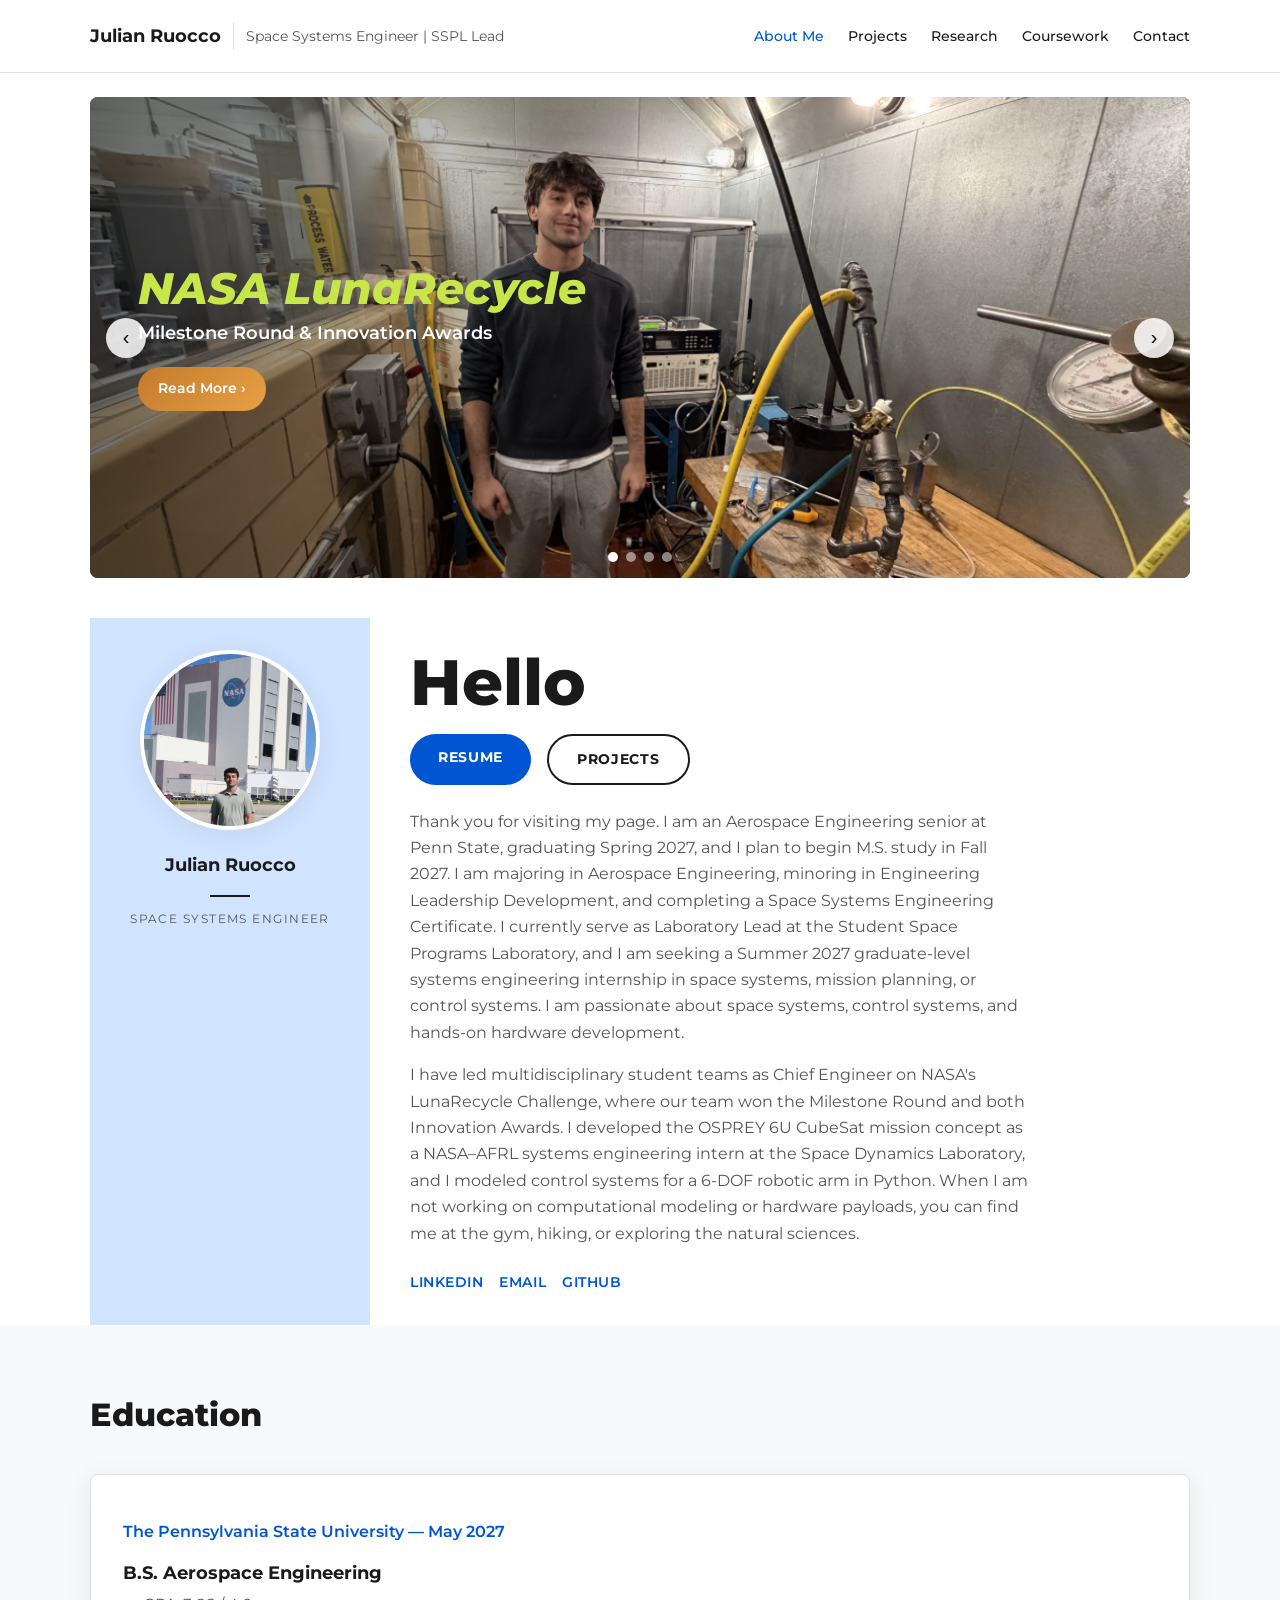
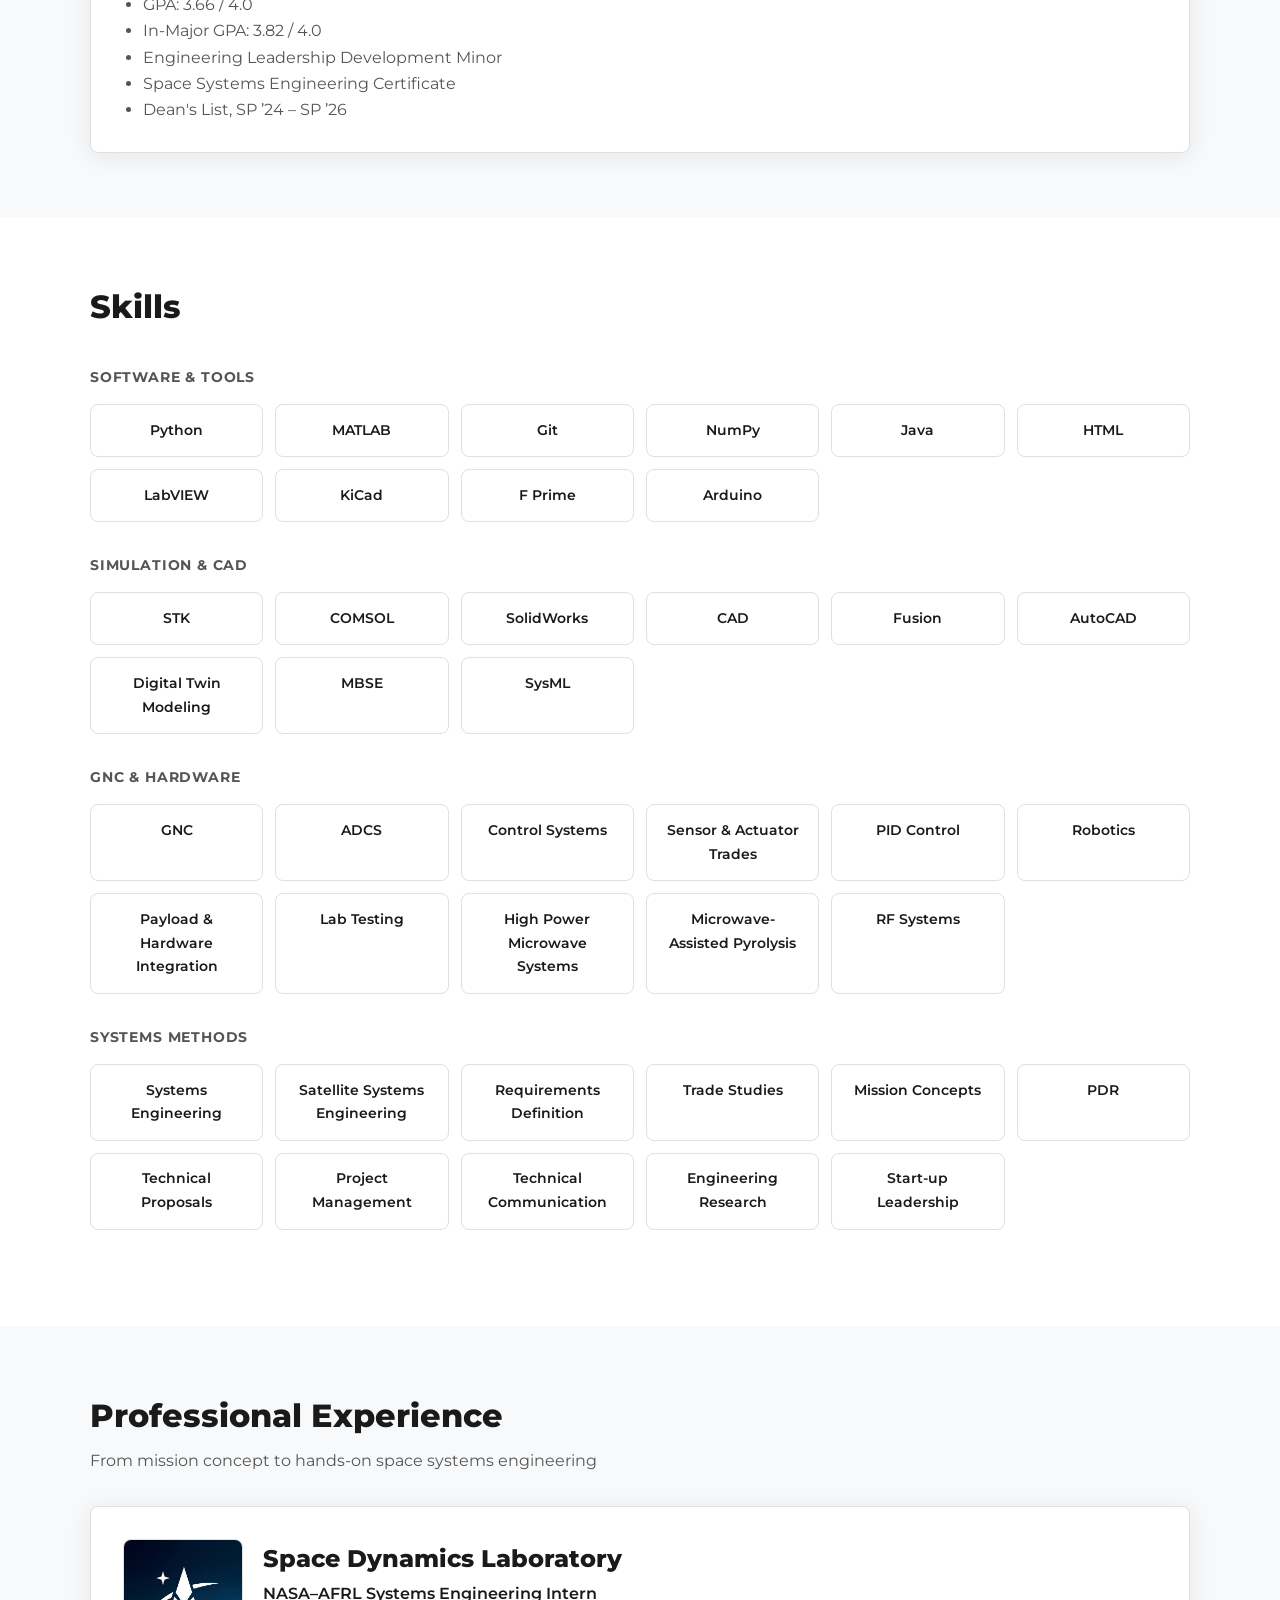
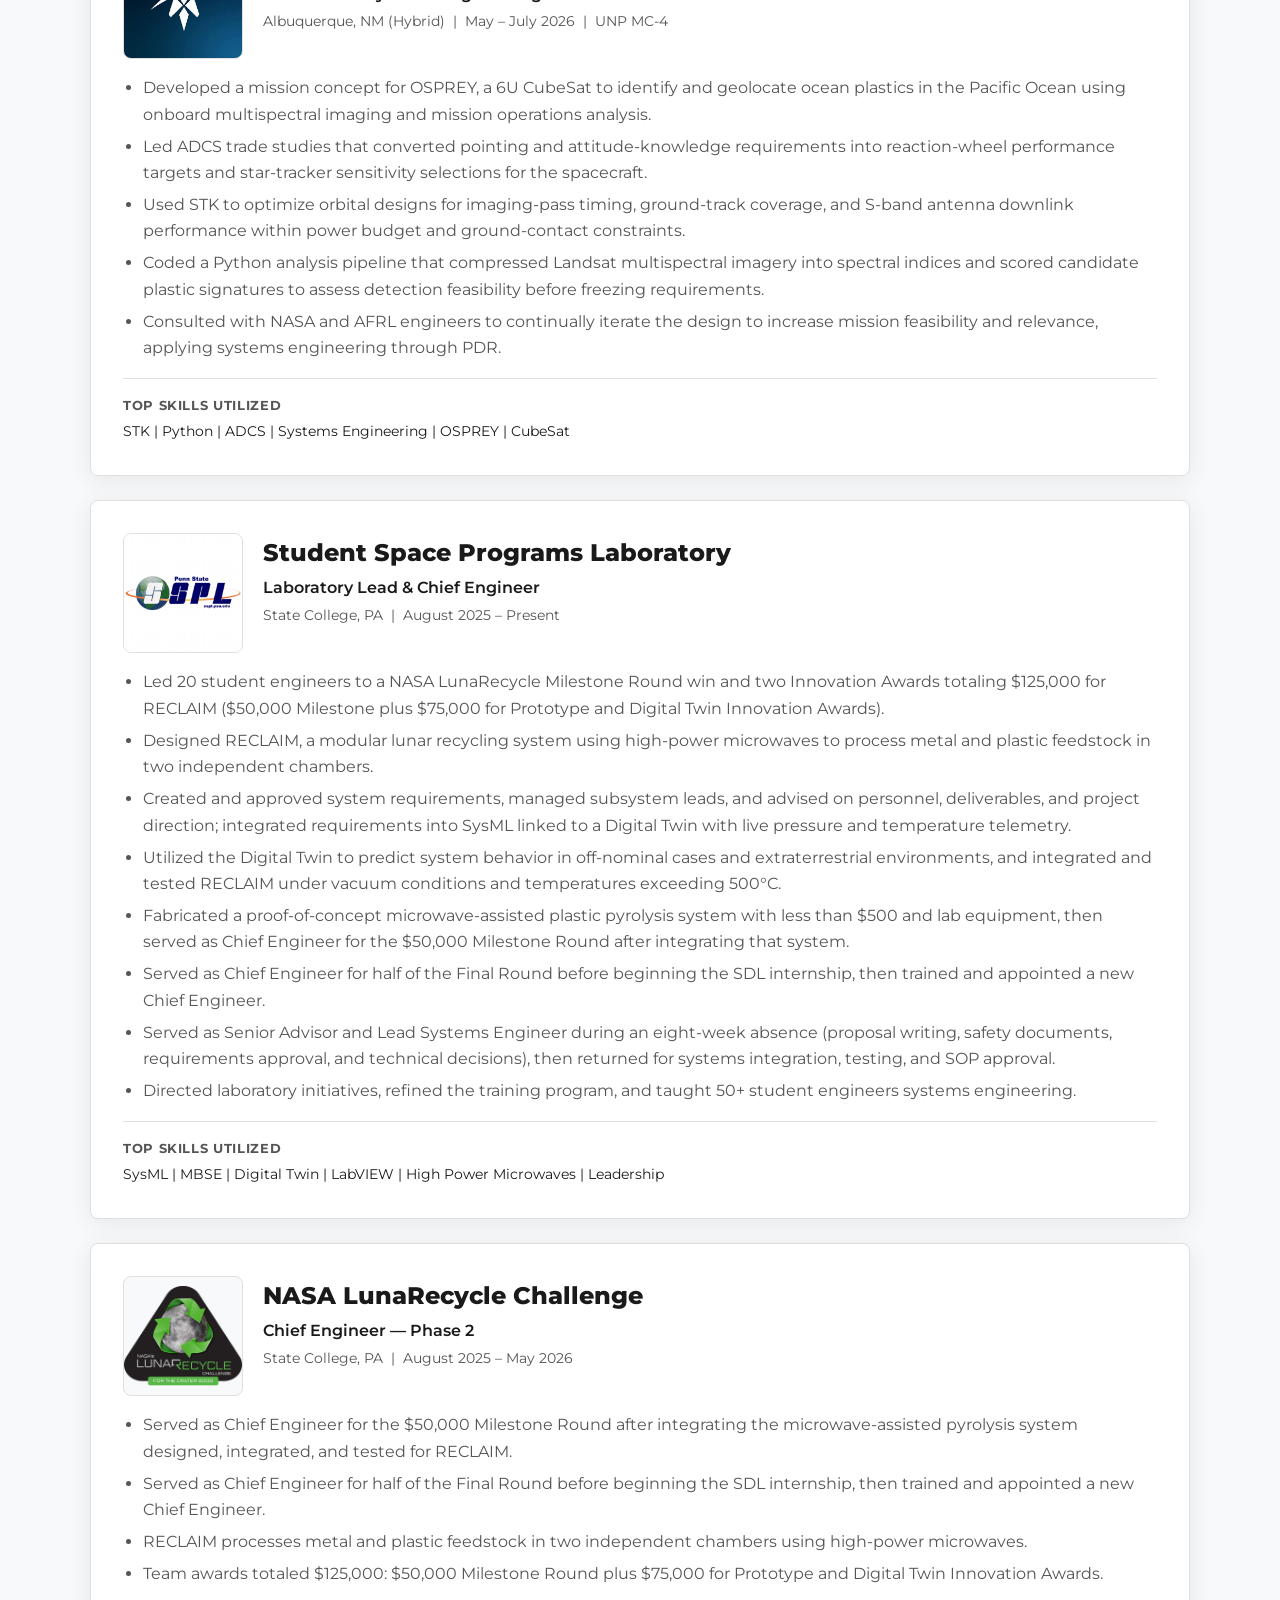
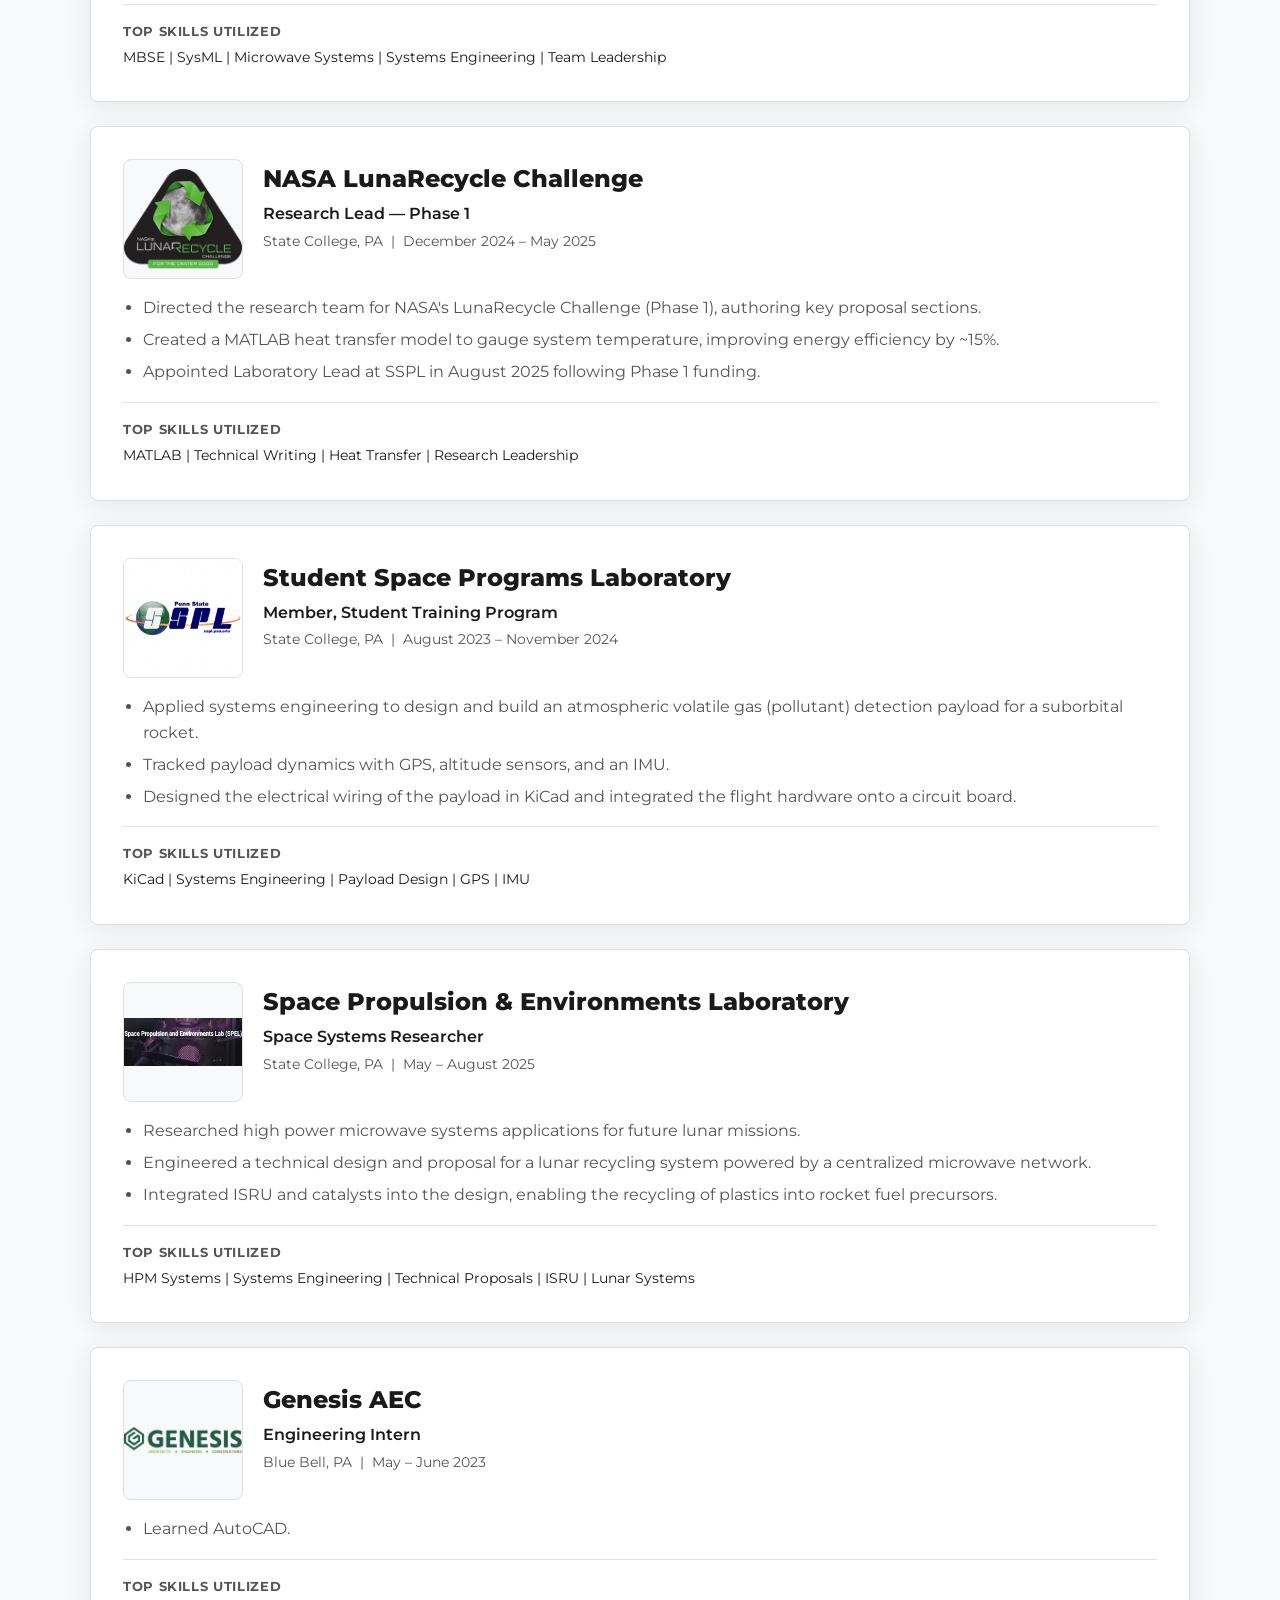
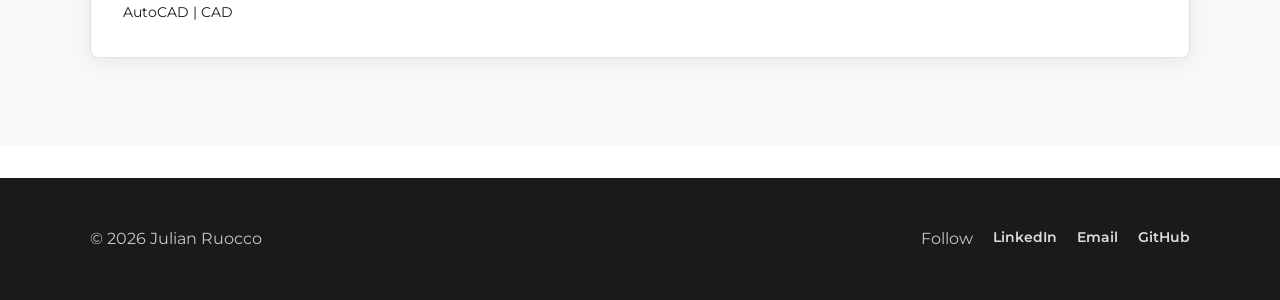
==== commit c2433c45: "Polish portfolio: resume, Genesis logo, PID photo, trim experience Replace the resume PDF, add the o" ====
--- a/index.html
+++ b/index.html
@@ -226,45 +226,6 @@
           </div>
         </article>
 
-        <!-- Experience card: Astrodynamics Group -->
-        <article class="experience-card" id="robotic-arm">
-          <div class="experience-header">
-            <img class="experience-logo hidden" src="" alt="Penn State logo" data-image-key="logo-pennState" data-fallback="logo">
-            <div>
-              <h3 class="experience-org">Astrodynamics Group of Penn State</h3>
-              <p class="experience-role">Control Systems Researcher</p>
-              <p class="experience-meta">State College, PA &nbsp;|&nbsp; February – May 2026</p>
-            </div>
-          </div>
-          <ul>
-            <li>Modeled a 6-DOF robotic arm in Python using DH parameters and NumPy, and simulated the system within Manim.</li>
-            <li>Investigated forward and inverse kinematics, the Monte Carlo method, and a Gaussian mixture model.</li>
-          </ul>
-          <div class="top-skills">
-            <strong>Top Skills Utilized</strong>
-            Python | NumPy | Control Systems | Kinematics | Simulation
-          </div>
-        </article>
-
-        <!-- Experience card: Honors PID Controller -->
-        <article class="experience-card" id="pid-controller">
-          <div class="experience-header">
-            <img class="experience-logo hidden" src="" alt="Penn State logo" data-image-key="logo-pennState" data-fallback="logo">
-            <div>
-              <h3 class="experience-org">Honors PID Controller Project</h3>
-              <p class="experience-role">AERSP 304 Dynamics and Control of Aerospace Systems</p>
-              <p class="experience-meta">January – May 2026</p>
-            </div>
-          </div>
-          <ul>
-            <li>Independently developed a PID speed controller for a DC motor using an Arduino, actively capturing and analyzing real-time RPM telemetry within MATLAB.</li>
-          </ul>
-          <div class="top-skills">
-            <strong>Top Skills Utilized</strong>
-            PID Control | Arduino | MATLAB | Control Systems
-          </div>
-        </article>
-
         <!-- Experience card: SSPL Lab Lead -->
         <article class="experience-card" id="sspl">
           <div class="experience-header">
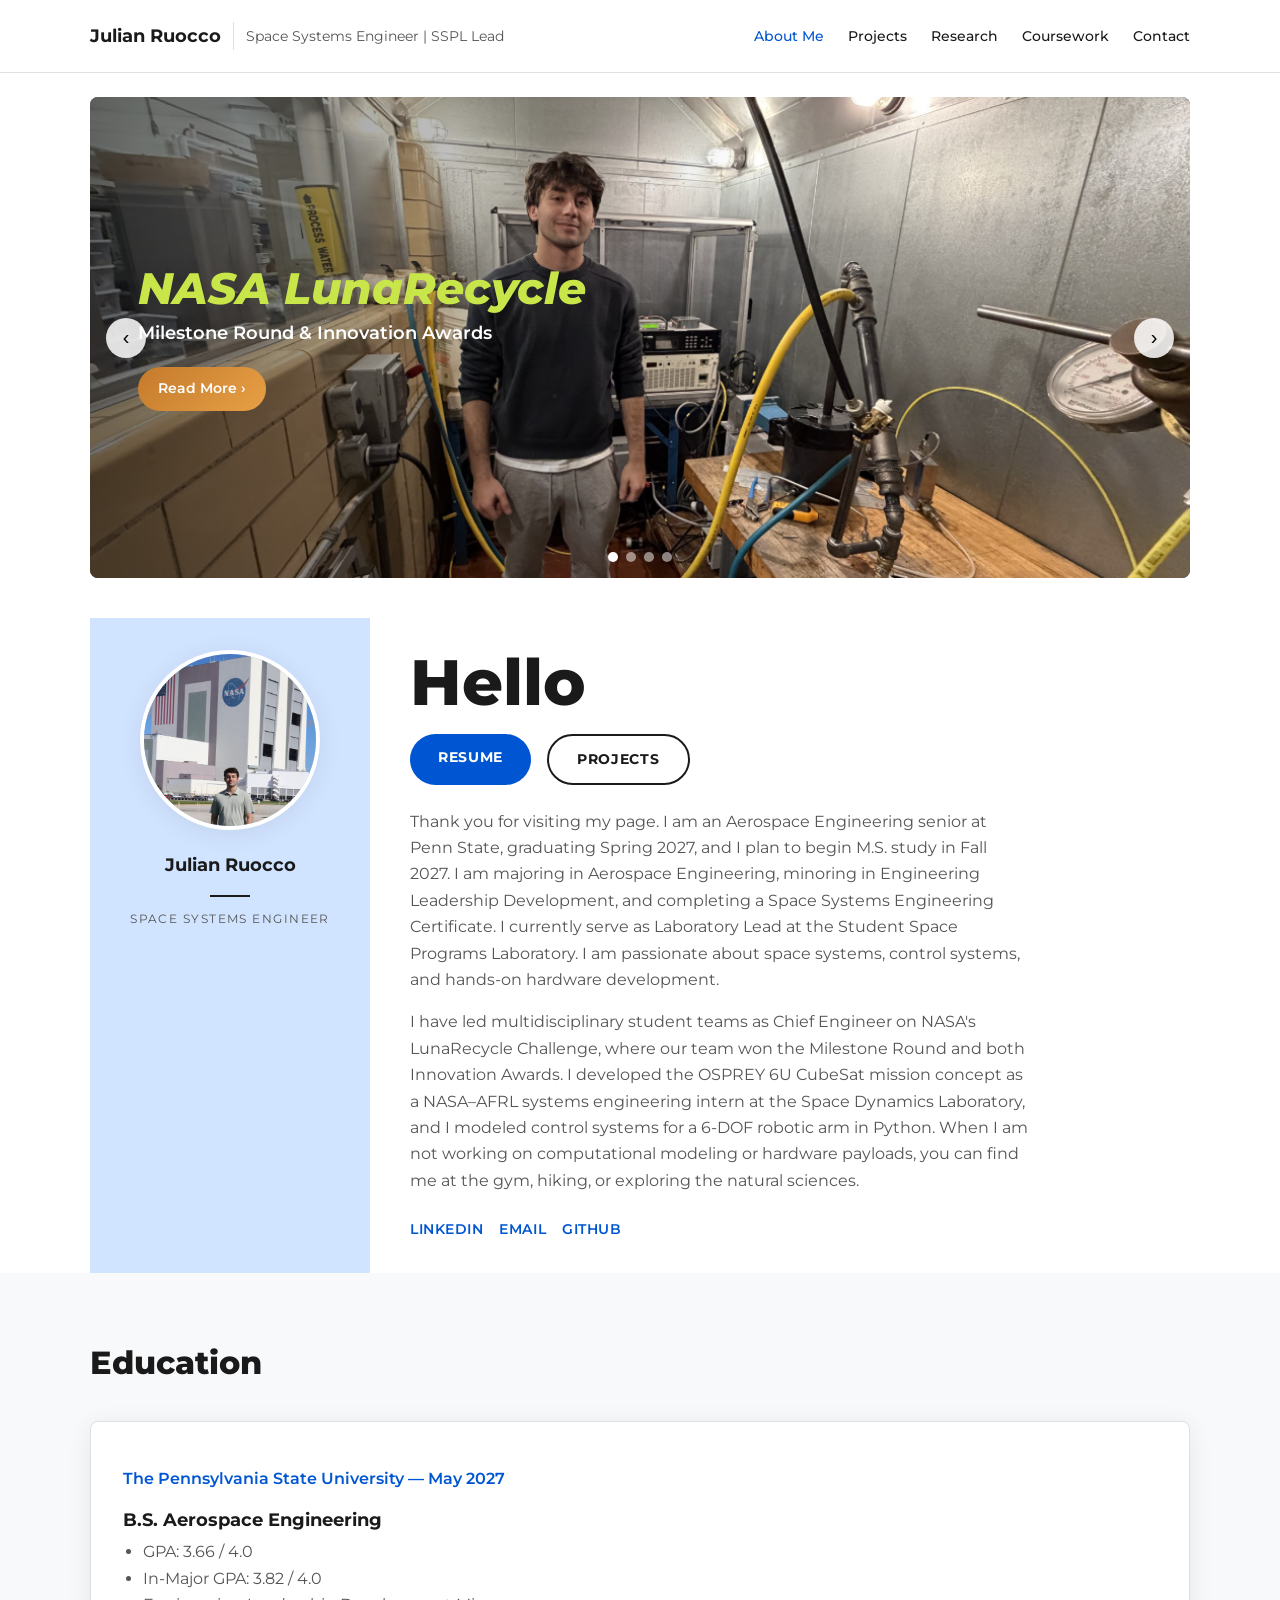
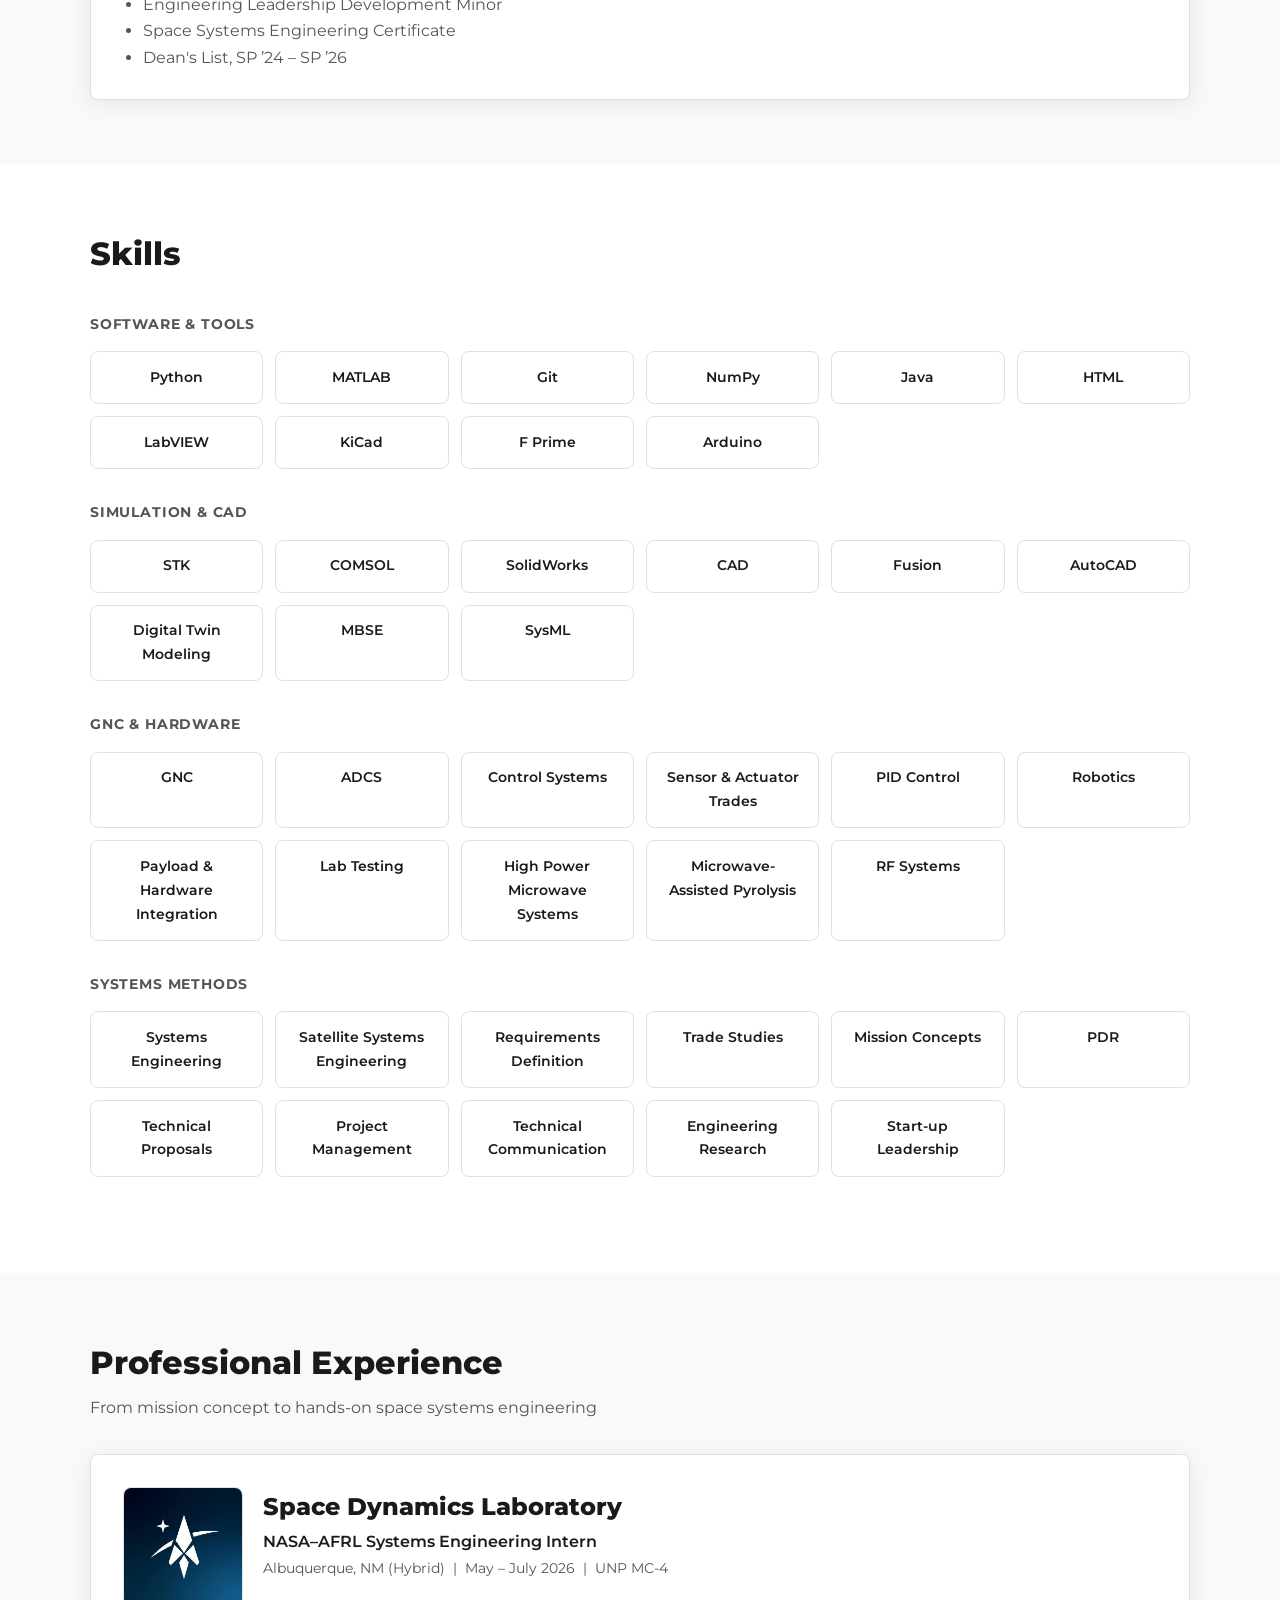
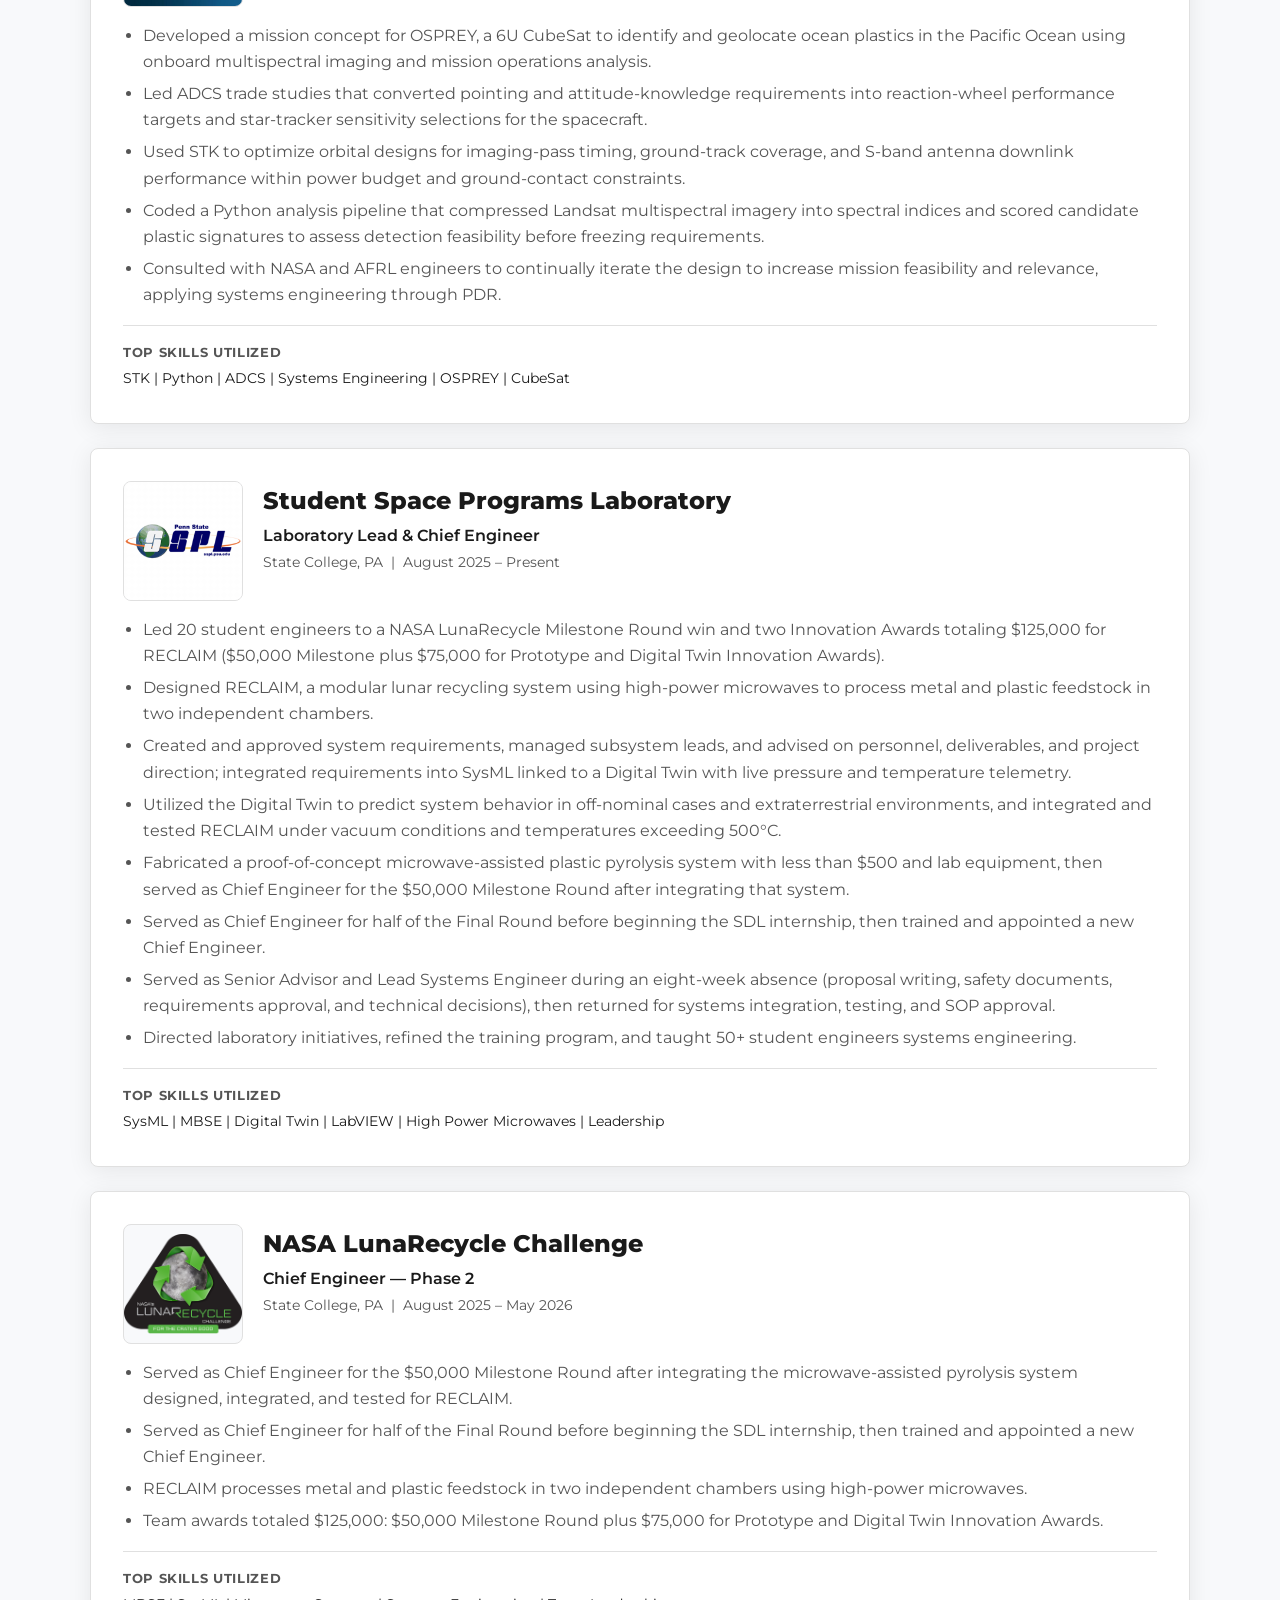
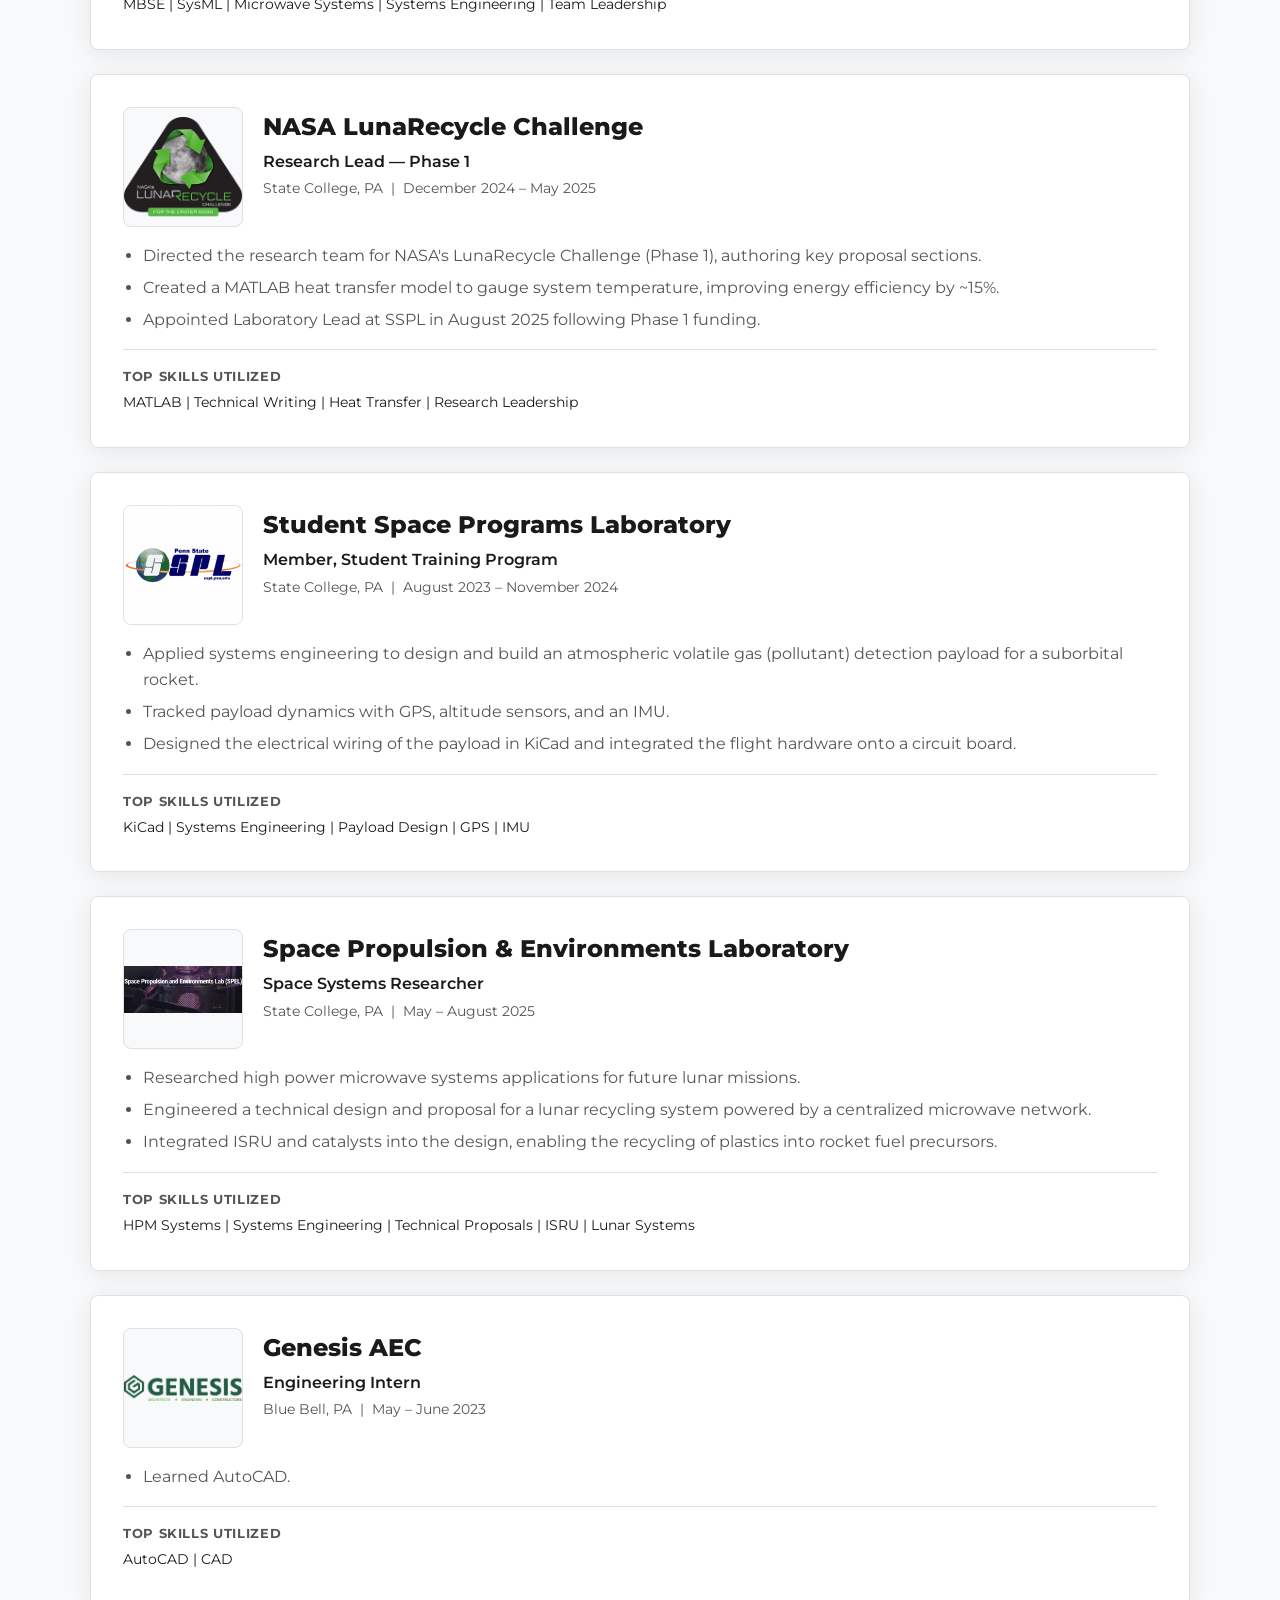
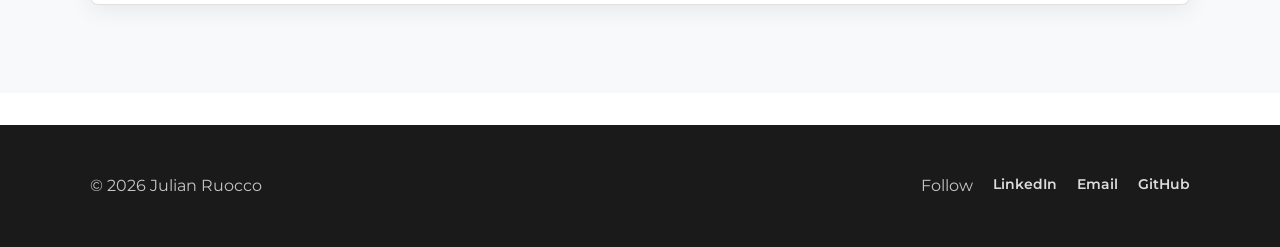
==== commit a88c1911: "Remove summer internship seeking language from the site intro. The homepage bio and contact page no " ====
--- a/index.html
+++ b/index.html
@@ -77,10 +77,9 @@
               Thank you for visiting my page. I am an Aerospace Engineering senior at Penn State,
               graduating Spring 2027, and I plan to begin M.S. study in Fall 2027. I am majoring in
               Aerospace Engineering, minoring in Engineering Leadership Development, and completing a
-              Space Systems Engineering Certificate. I currently serve as Laboratory Lead at the
-              Student Space Programs Laboratory, and I am seeking a Summer 2027 graduate-level systems
-              engineering internship in space systems, mission planning, or control systems. I am
-              passionate about space systems, control systems, and hands-on hardware development.
+              Space Systems Engineering Certificate.               I currently serve as Laboratory Lead at the
+              Student Space Programs Laboratory. I am passionate about space systems, control
+              systems, and hands-on hardware development.
             </p>
             <p>
               I have led multidisciplinary student teams as Chief Engineer on NASA's LunaRecycle Challenge,
--- a/css/styles.css
+++ b/css/styles.css
@@ -626,6 +626,17 @@
   margin: 0 0 1rem;
   font-size: 0.9rem;
   color: var(--color-text-muted);
+}
+
+.card-links {
+  display: flex;
+  flex-wrap: wrap;
+  gap: 0.6rem;
+  align-items: center;
+}
+
+.research-item-text .card-links {
+  margin-top: 1.25rem;
 }
 
 /* -------------------------------------------------------------------------- */
